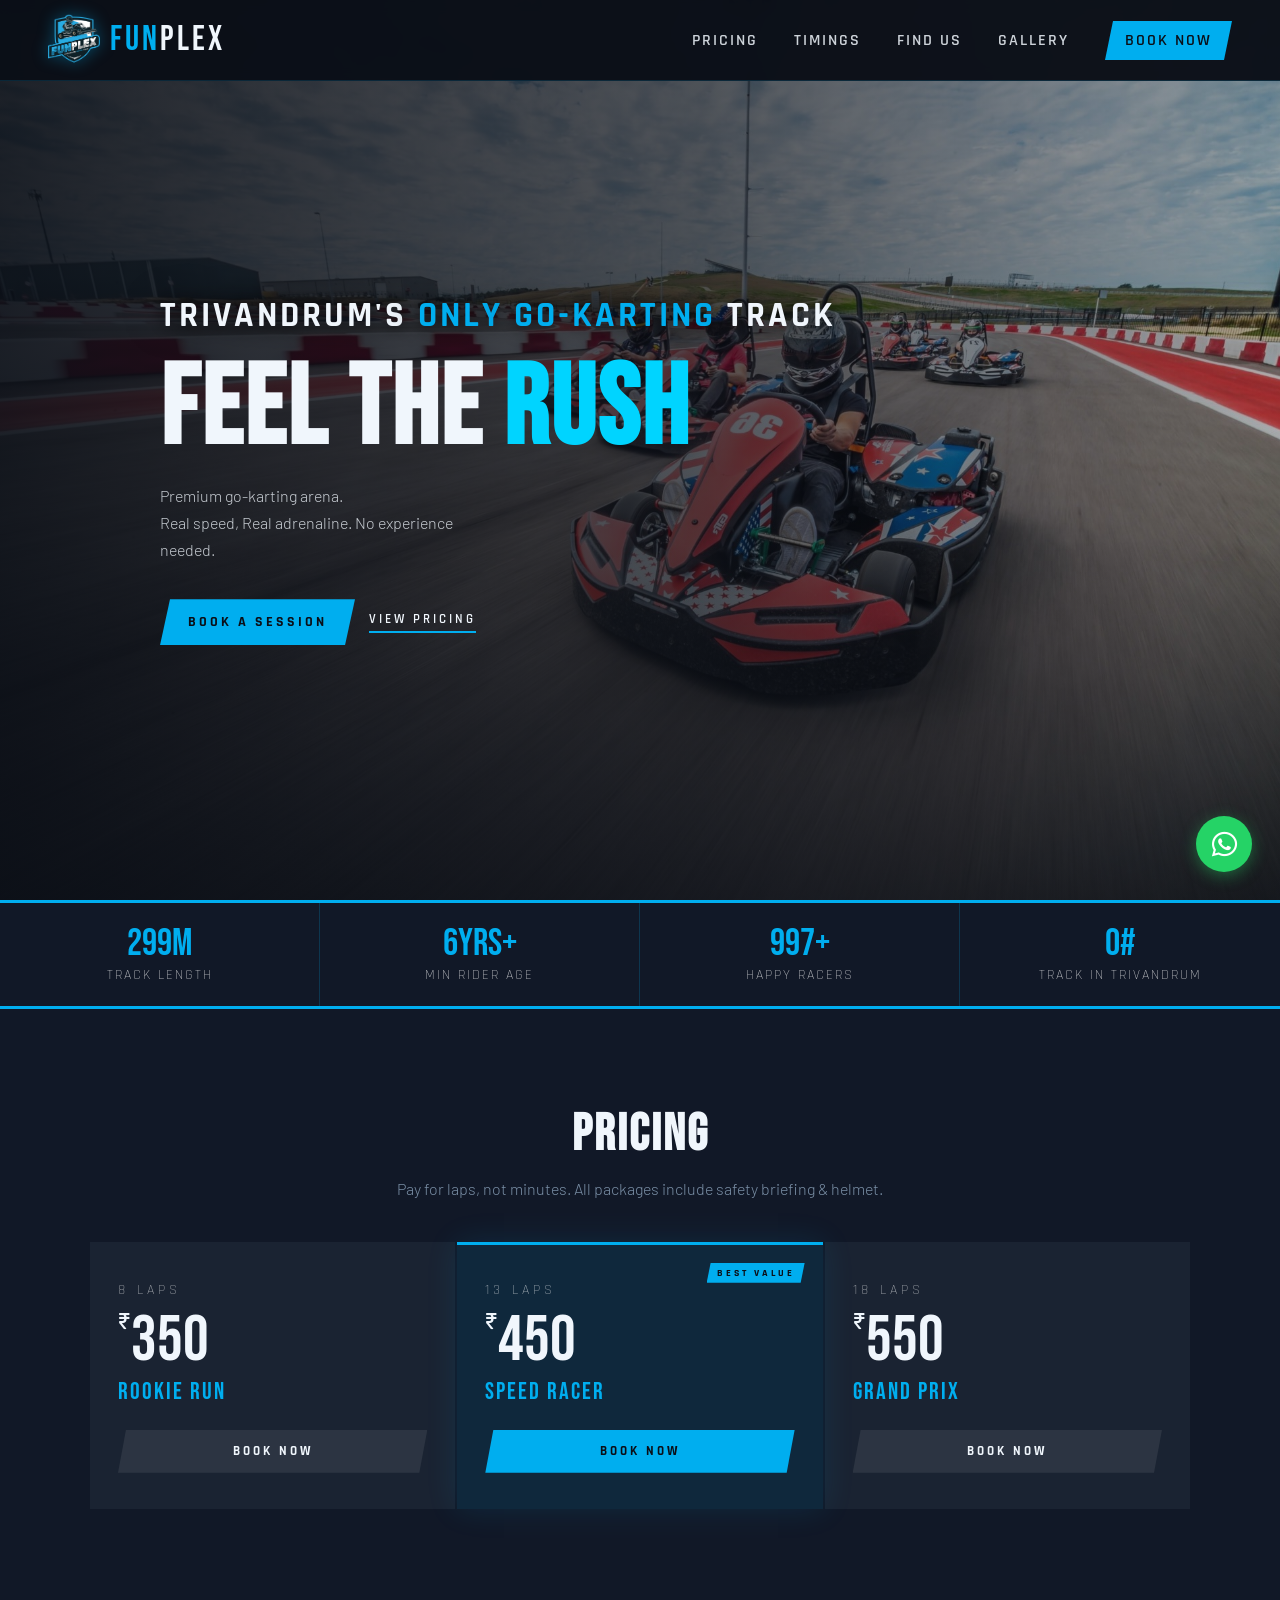
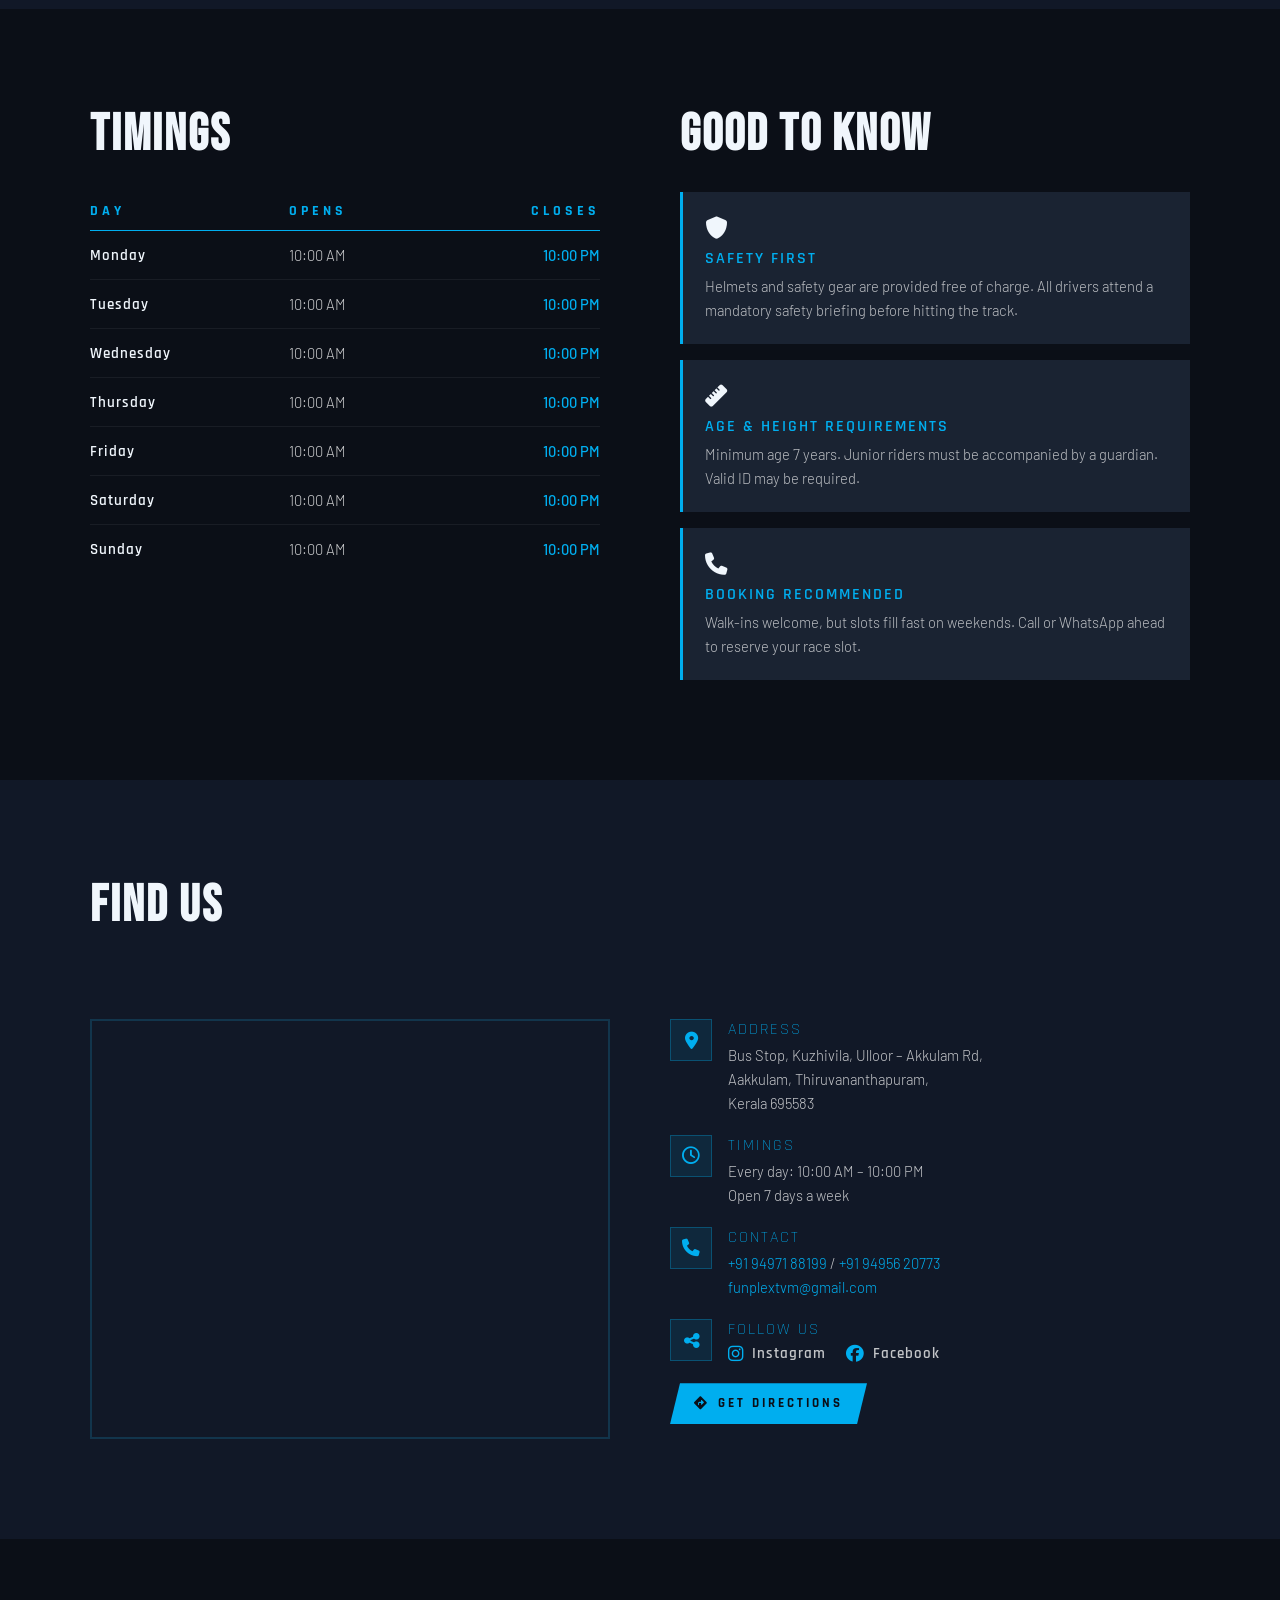
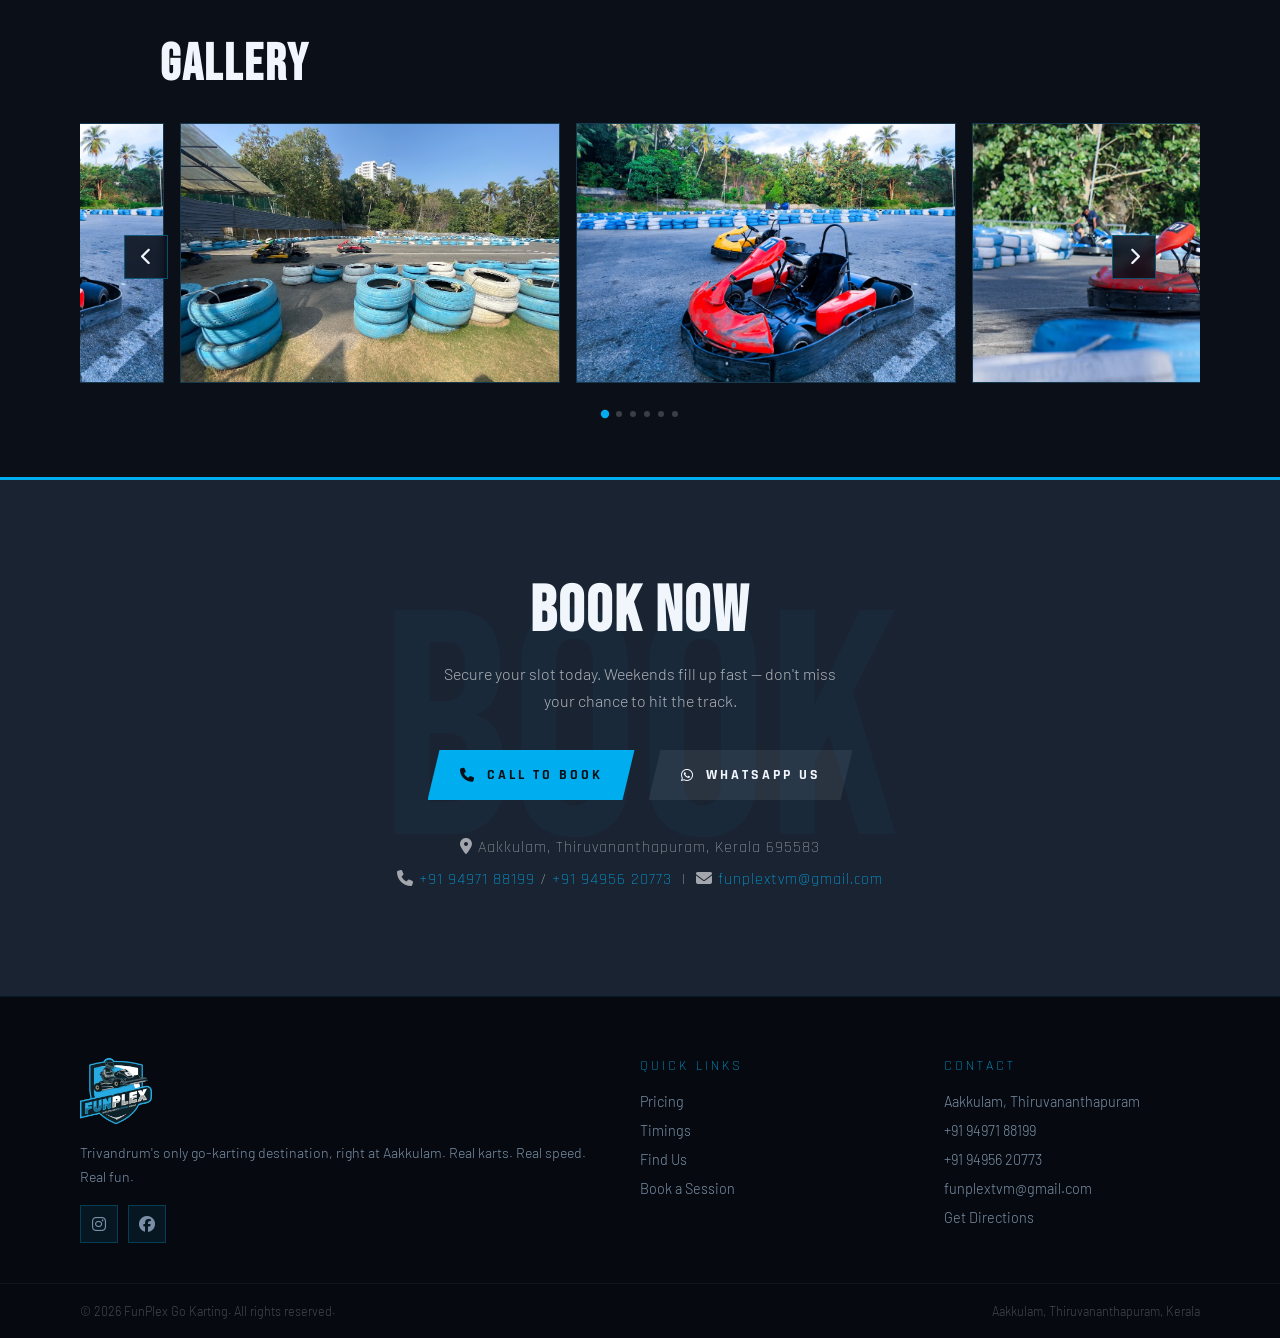
==== index.html @ 72e2017c "Changes favicon again" ====
<!DOCTYPE html>
<html lang="en" class="no-js">
<head>
<meta charset="UTF-8">
<meta name="viewport" content="width=device-width, initial-scale=1.0">
<link rel="canonical" href="https://www.funplex.in/" />
<title>FunPlex Go Karting – Aakkulam, Trivandrum</title>
<link rel="icon" type="image/png" sizes="48x48" href="./favicon.png">
<link rel="shortcut icon" href="favicon.ico">
<link rel="stylesheet" href="style.css">
<script>document.documentElement.classList.remove('no-js');document.documentElement.classList.add('js');</script>
<link href="https://fonts.googleapis.com/css2?family=Bebas+Neue&family=Rajdhani:wght@400;500;600;700&family=Barlow:wght@300;400;500&display=swap" rel="stylesheet">
<link rel="stylesheet" href="https://cdnjs.cloudflare.com/ajax/libs/font-awesome/6.5.1/css/all.min.css">
</head>
<body>

<!-- NAV -->
<nav>
  <a href="#" class="nav-logo">
    <img src="images/Funplex logo png.png" alt="FunPlex Motorsports Karting Arena" class="nav-logo-img">
    <span class="nav-logo-text"><span class="logo-fun">FUN</span><span class="logo-plex">PLEX</span></span>
  </a>
  <ul class="nav-links">
    <li><a href="#rates">Pricing</a></li>
    <li><a href="#timings">Timings</a></li>
    <li><a href="#map-section">Find Us</a></li>
    <li><a href="#gallery">Gallery</a></li>
    <li><a href="#book" class="nav-cta">Book Now</a></li>
  </ul>
  <button class="hamburger" id="hamburger" aria-label="Toggle menu" aria-expanded="false">
    <span></span><span></span><span></span>
  </button>
</nav>

<!-- Mobile Menu Drawer -->
<div class="mobile-menu" id="mobileMenu">
  <button class="mobile-menu-close" id="mobileMenuClose" aria-label="Close menu">&#10005;</button>
  <ul class="mobile-nav-links">
    <li><a href="#rates">Pricing</a></li>
    <li><a href="#timings">Timings</a></li>
    <li><a href="#map-section">Find Us</a></li>
    <li><a href="#gallery">Gallery</a></li>
    <li><a href="#book" class="mobile-nav-cta">Book Now</a></li>
  </ul>
</div>
<div class="mobile-menu-overlay" id="menuOverlay"></div>

<!-- HERO -->
<section id="hero">
  <div class="hero-bg-image">
    <img src="images/hero-kart.jpg" alt="Go kart racing at FunPlex Aakkulam" class="hero-img" onerror="this.style.display='none'">
  </div>
  <div class="hero-overlay"></div>
  <div class="hero-left">
    <p class="hero-tag fade-up">Trivandrum's <span class="hero-tag-blue">Only <span class="no-wrap">Go-Karting</span></span> Track</p>
    <h1 class="hero-title fade-up delay-1">FEEL THE <span class="accent">RUSH</span></h1>
    <p class="hero-subtitle fade-up delay-2">Premium go-karting arena.<br> Real speed, Real adrenaline. No experience needed.</p>
    <div class="hero-buttons fade-up delay-3">
      <a href="#book" class="btn-primary">Book a Session</a>
      <a href="#rates" class="btn-secondary">View Pricing</a>
    </div>
  </div>
</section>

<!-- STATS STRIP -->
<div class="stats-strip">
  <div class="stat-item"><span class="stat-num">300m</span><span class="stat-label">Track Length</span></div>
  <div class="stat-item"><span class="stat-num">7yrs+</span><span class="stat-label">Min Rider Age</span></div>
  <div class="stat-item"><span class="stat-num">1000+</span><span class="stat-label">Happy Racers</span></div>
  <div class="stat-item"><span class="stat-num">#1</span><span class="stat-label">Track in Trivandrum</span></div>
</div>

<!-- RATES -->
<section id="rates">
  <div class="rates-intro">
    <h2 class="section-title">PRICING</h2>
    <p class="section-sub">Pay for laps, not minutes. All packages include safety briefing & helmet.</p>
  </div>
  <div class="rates-grid">
    <div class="rate-card">
      <p class="rate-duration">8 Laps</p>
      <div class="rate-price"><sup>₹</sup>350</div>
      <div class="rate-name">Rookie Run</div>
      <a href="#book" class="rate-cta">Book Now</a>
    </div>
    <div class="rate-card featured">
      <div class="rate-badge">Best Value</div>
      <p class="rate-duration">13 Laps</p>
      <div class="rate-price"><sup>₹</sup>450</div>
      <div class="rate-name">Speed Racer</div>
      <a href="#book" class="rate-cta">Book Now</a>
    </div>
    <div class="rate-card">
      <p class="rate-duration">18 Laps</p>
      <div class="rate-price"><sup>₹</sup>550</div>
      <div class="rate-name">Grand Prix</div>
      <a href="#book" class="rate-cta">Book Now</a>
    </div>
  </div>
</section>

<!-- TIMINGS -->
<section id="timings">
  <div class="timings-layout">
    <div>
      <h2 class="section-title">TIMINGS</h2>
      <table class="timing-table">
        <thead><tr><th>Day</th><th>Opens</th><th style="text-align:right;">Closes</th></tr></thead>
        <tbody>
          <tr><td><span class="day-name">Monday</span></td><td>10:00 AM</td><td>10:00 PM</td></tr>
          <tr><td><span class="day-name">Tuesday</span></td><td>10:00 AM</td><td>10:00 PM</td></tr>
          <tr><td><span class="day-name">Wednesday</span></td><td>10:00 AM</td><td>10:00 PM</td></tr>
          <tr><td><span class="day-name">Thursday</span></td><td>10:00 AM</td><td>10:00 PM</td></tr>
          <tr><td><span class="day-name">Friday</span></td><td>10:00 AM</td><td>10:00 PM</td></tr>
          <tr><td><span class="day-name">Saturday</span></td><td>10:00 AM</td><td>10:00 PM</td></tr>
          <tr><td><span class="day-name">Sunday</span></td><td>10:00 AM</td><td>10:00 PM</td></tr>
        </tbody>
      </table>
    </div>
    <div>
      <h2 class="section-title">GOOD TO KNOW</h2>
      <div class="info-cards">
        <div class="info-card">
          <div class="info-card-icon"><i class="fa-solid fa-shield"></i></div>
          <div class="info-card-title">Safety First</div>
          <p>Helmets and safety gear are provided free of charge. All drivers attend a mandatory safety briefing before hitting the track.</p>
        </div>
        <div class="info-card">
          <div class="info-card-icon"><i class="fa-solid fa-ruler"></i></div>
          <div class="info-card-title">Age & Height Requirements</div>
          <p>Minimum age 7 years. Junior riders must be accompanied by a guardian. Valid ID may be required.</p>
        </div>
        <div class="info-card">
          <div class="info-card-icon"><i class="fa-solid fa-phone"></i></div>
          <div class="info-card-title">Booking Recommended</div>
          <p>Walk-ins welcome, but slots fill fast on weekends. Call or WhatsApp ahead to reserve your race slot.</p>
        </div>
      </div>
    </div>
  </div>
</section>

<!-- MAP -->
<section id="map-section">
  <div class="map-layout">
    <h2 class="section-title" style="grid-column: 1 / -1; margin-bottom: 28px;">FIND US</h2>
    <iframe class="map-embed"
      src="https://www.google.com/maps/embed?pb=!1m18!1m12!1m3!1d500!2d76.8916784!3d8.5243707!2m3!1f0!2f0!3f0!3m2!1i1024!2i768!4f13.1!3m3!1m2!1s0x3b05bfa35d45eebf%3A0x9030b32b82471418!2sFun%20Plex%2C%20Go%20Karting!5e0!3m2!1sen!2sin!4v1700000000000!5m2!1sen!2sin"
      allowfullscreen="" loading="lazy" referrerpolicy="no-referrer-when-downgrade" title="FunPlex Go Karting Location">
    </iframe>
    <div class="map-info">
      <div class="map-detail">
        <div class="map-icon"><i class="fa-solid fa-location-dot"></i></div>
        <div><div class="map-detail-title">Address</div>
        <p>Bus Stop, Kuzhivila, Ulloor – Akkulam Rd,<br>Aakkulam, Thiruvananthapuram,<br>Kerala 695583</p></div>
      </div>
      <div class="map-detail">
        <div class="map-icon"><i class="fa-regular fa-clock"></i></div>
        <div><div class="map-detail-title">Timings</div>
        <p>Every day: 10:00 AM – 10:00 PM<br>Open 7 days a week</p></div>
      </div>
      <div class="map-detail">
        <div class="map-icon"><i class="fa-solid fa-phone"></i></div>
        <div><div class="map-detail-title">Contact</div>
        <p><a href="tel:+919497188199">+91 94971 88199</a> / <a href="tel:+919495620773">+91 94956 20773</a><br>
        <a href="mailto:funplextvm@gmail.com">funplextvm@gmail.com</a></p></div>
      </div>
      <div class="map-detail">
        <div class="map-icon"><i class="fa-solid fa-share-nodes"></i></div>
        <div>
          <div class="map-detail-title">Follow Us</div>
          <div class="map-socials">
            <a href="https://www.instagram.com/funplextvm" target="_blank" class="map-social-link" aria-label="Instagram">
              <i class="fa-brands fa-instagram"></i> Instagram
            </a>
            <a href="https://www.facebook.com/funplextvm" target="_blank" class="map-social-link" aria-label="Facebook">
              <i class="fa-brands fa-facebook"></i> Facebook
            </a>
          </div>
        </div>
      </div>
      <a href="https://maps.app.goo.gl/aAWwi8odpyB77HBD9" target="_blank" class="directions-btn"><i class="fa-solid fa-diamond-turn-right"></i> Get Directions</a>
    </div>
  </div>
</section>

<!-- GALLERY -->
<section id="gallery">
  <div class="gallery-intro">
    <h2 class="section-title">GALLERY</h2>
  </div>
  <div class="gallery-carousel-wrap">
    <div class="gallery-carousel" id="galleryCarousel">
      <div class="gallery-item"><img src="images/gallery-1.jpg" alt="FunPlex gallery 1" onerror="this.parentElement.classList.add('img-missing')"></div>
      <div class="gallery-item"><img src="images/gallery-2.png" alt="FunPlex gallery 2" onerror="this.parentElement.classList.add('img-missing')"></div>
      <div class="gallery-item"><img src="images/gallery-3.png" alt="FunPlex gallery 3" onerror="this.parentElement.classList.add('img-missing')"></div>
      <div class="gallery-item"><img src="images/gallery-4.png" alt="FunPlex gallery 4" onerror="this.parentElement.classList.add('img-missing')"></div>
      <div class="gallery-item"><img src="images/gallery-5.png" alt="FunPlex gallery 5" onerror="this.parentElement.classList.add('img-missing')"></div>
      <div class="gallery-item"><img src="images/gallery-6.png" alt="FunPlex gallery 6" onerror="this.parentElement.classList.add('img-missing')"></div>
    </div>
    <button class="gallery-btn gallery-btn-prev" id="galleryPrev" aria-label="Previous"><i class="fa-solid fa-chevron-left"></i></button>
    <button class="gallery-btn gallery-btn-next" id="galleryNext" aria-label="Next"><i class="fa-solid fa-chevron-right"></i></button>
  </div>
  <div class="gallery-dots" id="galleryDots"></div>
</section>

<!-- BOOK -->
<section id="book">
  <div class="book-content">
    <h2 class="section-title">BOOK NOW</h2>
    <p class="book-sub">Secure your slot today. Weekends fill up fast — don't miss your chance to hit the track.</p>
    <div class="book-options">
      <a href="tel:+919497188199" class="book-btn book-btn-primary"><i class="fa-solid fa-phone"></i> Call to Book</a>
      <a href="https://wa.me/919497188199" class="book-btn book-btn-secondary"><i class="fa-brands fa-whatsapp"></i> WhatsApp Us</a>
    </div>
    <p class="book-contact">
      <i class="fa-solid fa-location-dot"></i> Aakkulam, Thiruvananthapuram, Kerala 695583<br>
      <i class="fa-solid fa-phone"></i> <a href="tel:+919497188199">+91 94971 88199</a> / <a href="tel:+919495620773">+91 94956 20773</a> &nbsp;|&nbsp;
      <i class="fa-solid fa-envelope"></i> <a href="mailto:funplextvm@gmail.com">funplextvm@gmail.com</a>
    </p>
  </div>
</section>

<!-- FOOTER -->
<footer>
  <div class="footer-brand">
    <img src="images/Funplex logo png.png" alt="FunPlex Motorsports Karting Arena" class="footer-logo-img">
    <p class="footer-desc">Trivandrum's only go-karting destination, right at Aakkulam. Real karts. Real speed. Real fun.</p>
    <div class="footer-socials">
      <a href="https://www.instagram.com/funplextvm" target="_blank" class="footer-social-link" aria-label="Instagram">
        <i class="fa-brands fa-instagram"></i>
      </a>
      <a href="https://www.facebook.com/funplextvm" target="_blank" class="footer-social-link" aria-label="Facebook">
        <i class="fa-brands fa-facebook"></i>
      </a>
    </div>
  </div>
  <div>
    <div class="footer-col-title">Quick Links</div>
    <ul class="footer-links">
      <li><a href="#rates">Pricing</a></li>
      <li><a href="#timings">Timings</a></li>
      <li><a href="#map-section">Find Us</a></li>
      <li><a href="#book">Book a Session</a></li>
    </ul>
  </div>
  <div>
    <div class="footer-col-title">Contact</div>
    <ul class="footer-links">
      <li><a href="#">Aakkulam, Thiruvananthapuram</a></li>
      <li><a href="tel:+919497188199">+91 94971 88199</a></li>
      <li><a href="tel:+919495620773">+91 94956 20773</a></li>
      <li><a href="mailto:funplextvm@gmail.com">funplextvm@gmail.com</a></li>
      <li><a href="https://maps.app.goo.gl/aAWwi8odpyB77HBD9" target="_blank">Get Directions</a></li>
    </ul>
  </div>
</footer>
<div class="footer-bottom">
  <p>© 2026 FunPlex Go Karting. All rights reserved.</p>
  <p>Aakkulam, Thiruvananthapuram, Kerala</p>
</div>

<!-- WhatsApp Floating Button -->
<a href="https://wa.me/919497188199" target="_blank" class="whatsapp-float" aria-label="Chat on WhatsApp">
  <i class="fa-brands fa-whatsapp"></i>
</a>

<script src="script.js"></script>
</body>
</html>
---- style.css ----
:root {
  --blue: #00AEEF;
  --cyan: #00d4ff;
  --black: #0b0f17;
  --dark: #111827;
  --mid: #1a2332;
  --gray: #7a8fa6;
  --white: #F0F6FC;
}

*, *::before, *::after { margin: 0; padding: 0; box-sizing: border-box; }
html { scroll-behavior: smooth; }

body {
  background: var(--black);
  color: var(--white);
  font-family: 'Barlow', sans-serif;
  font-weight: 300;
  overflow-x: hidden;
}

/* ---- NAV ---- */
nav {
  position: fixed; top: 0; left: 0; right: 0; z-index: 100;
  display: flex; align-items: center; justify-content: space-between;
  padding: 12px 20px;
  background: rgba(11,15,23,0.97);
  backdrop-filter: blur(6px);
  border-bottom: 1px solid rgba(0,174,239,0.15);
}
.nav-logo { text-decoration: none; display: flex; align-items: center; gap: 10px; }
.nav-logo-img {
  height: 48px; width: auto; display: block;
  filter: drop-shadow(0 0 8px rgba(0,174,239,0.35));
}
.nav-logo-text {
  font-family: 'Bebas Neue', sans-serif;
  font-size: 2rem;
  letter-spacing: 3px;
  line-height: 1;
}
.logo-fun { color: var(--blue); }
.logo-plex { color: var(--white); }
.nav-links { display: none; list-style: none; }
.nav-cta {
  background: var(--blue);
  color: var(--black) !important;
  padding: 9px 20px;
  font-family: 'Rajdhani', sans-serif;
  font-weight: 700;
  font-size: 0.8rem;
  letter-spacing: 3px;
  text-transform: uppercase;
  text-decoration: none;
  clip-path: polygon(8px 0%, 100% 0%, calc(100% - 8px) 100%, 0% 100%);
  transition: background 0.2s;
}
.nav-cta:hover { background: var(--cyan); }

/* ---- HAMBURGER (mobile only) ---- */
.hamburger {
  display: flex;
  flex-direction: column;
  justify-content: center;
  gap: 5px;
  width: 40px;
  height: 40px;
  background: none;
  border: none;
  cursor: pointer;
  padding: 6px;
  z-index: 200;
  flex-shrink: 0;
}
.hamburger span {
  display: block;
  width: 100%;
  height: 2px;
  background: var(--white);
  border-radius: 2px;
  transition: transform 0.3s ease, opacity 0.3s ease, background 0.2s;
  transform-origin: center;
}
.hamburger:hover span { background: var(--blue); }

/* Animate to X when open */
.hamburger.open span:nth-child(1) { transform: translateY(7px) rotate(45deg); }
.hamburger.open span:nth-child(2) { opacity: 0; transform: scaleX(0); }
.hamburger.open span:nth-child(3) { transform: translateY(-7px) rotate(-45deg); }

/* ---- MOBILE MENU DRAWER ---- */
.mobile-menu {
  position: fixed;
  top: 0; right: 0;
  width: min(320px, 85vw);
  height: 100vh;
  background: rgba(11,15,23,0.98);
  backdrop-filter: blur(16px);
  z-index: 150;
  display: flex;
  flex-direction: column;
  justify-content: center;
  padding: 80px 40px 40px;
  border-left: 1px solid rgba(0,174,239,0.2);
  transform: translateX(100%);
  transition: transform 0.35s cubic-bezier(0.4, 0, 0.2, 1);
}
.mobile-menu.open { transform: translateX(0); }

.mobile-menu-close {
  position: absolute;
  top: 20px;
  right: 20px;
  width: 40px;
  height: 40px;
  background: rgba(0,174,239,0.1);
  border: 1px solid rgba(0,174,239,0.3);
  color: var(--white);
  font-size: 1rem;
  cursor: pointer;
  display: flex;
  align-items: center;
  justify-content: center;
  transition: background 0.2s, color 0.2s;
  flex-shrink: 0;
}
.mobile-menu-close:hover {
  background: var(--blue);
  color: var(--black);
}

.mobile-nav-links {
  list-style: none;
  display: flex;
  flex-direction: column;
  gap: 8px;
}
.mobile-nav-links li {
  opacity: 0;
  transform: translateX(20px);
  transition: opacity 0.3s ease, transform 0.3s ease;
}
.mobile-menu.open .mobile-nav-links li:nth-child(1) { opacity: 1; transform: none; transition-delay: 0.08s; }
.mobile-menu.open .mobile-nav-links li:nth-child(2) { opacity: 1; transform: none; transition-delay: 0.14s; }
.mobile-menu.open .mobile-nav-links li:nth-child(3) { opacity: 1; transform: none; transition-delay: 0.20s; }
.mobile-menu.open .mobile-nav-links li:nth-child(4) { opacity: 1; transform: none; transition-delay: 0.26s; }
.mobile-menu.open .mobile-nav-links li:nth-child(5) { opacity: 1; transform: none; transition-delay: 0.32s; }

.mobile-nav-links a {
  font-family: 'Bebas Neue', sans-serif;
  font-size: 2.4rem;
  letter-spacing: 3px;
  color: var(--white);
  text-decoration: none;
  display: block;
  transition: color 0.2s;
  line-height: 1.2;
}
.mobile-nav-links a:hover { color: var(--blue); }

.mobile-nav-cta {
  display: inline-block !important;
  margin-top: 12px;
  background: var(--blue) !important;
  color: var(--black) !important;
  font-family: 'Rajdhani', sans-serif !important;
  font-size: 0.85rem !important;
  font-weight: 700;
  letter-spacing: 4px !important;
  padding: 14px 28px !important;
  clip-path: polygon(10px 0%, 100% 0%, calc(100% - 10px) 100%, 0% 100%);
  text-align: center;
}
.mobile-nav-cta:hover { background: var(--cyan) !important; color: var(--black) !important; }

/* Overlay behind drawer */
.mobile-menu-overlay {
  position: fixed;
  inset: 0;
  background: rgba(0,0,0,0.6);
  z-index: 140;
  opacity: 0;
  pointer-events: none;
  transition: opacity 0.35s ease;
}
.mobile-menu-overlay.open {
  opacity: 1;
  pointer-events: all;
}

/* ---- HERO ---- */
#hero {
  min-height: 100vh;
  display: flex;
  align-items: center;
  position: relative;
  overflow: hidden;
}

/* Full-bleed background image */
.hero-bg-image {
  position: absolute;
  inset: 0;
  z-index: 0;
}
.hero-img {
  width: 100%;
  height: 100%;
  object-fit: cover;
  object-position: center;
  display: block;
}
.hero-img-placeholder {
  position: absolute;
  inset: 0;
  display: flex;
  flex-direction: column;
  align-items: center;
  justify-content: center;
  gap: 12px;
  background: #0b1a2e;
  color: var(--gray);
  text-align: center;
  font-family: 'Rajdhani', sans-serif;
  letter-spacing: 1px;
  border: 2px dashed rgba(0,174,239,0.3);
}
.hero-img + .hero-img-placeholder { display: none; }
.hero-img[style*="display: none"] + .hero-img-placeholder { display: flex; }
.hero-img-placeholder span { font-size: 3rem; }
.hero-img-placeholder p { font-size: 0.9rem; line-height: 1.6; }
.hero-img-placeholder small { font-size: 0.72rem; opacity: 0.6; letter-spacing: 2px; }

/* Dark gradient overlay so text stays readable */
.hero-overlay {
  position: absolute;
  inset: 0;
  z-index: 1;
  background:
    linear-gradient(to right, rgba(11,15,23,0.92) 0%, rgba(11,15,23,0.7) 55%, rgba(11,15,23,0.3) 100%),
    linear-gradient(to top, rgba(11,15,23,0.6) 0%, transparent 40%);
}

.hero-left {
  display: flex; flex-direction: column; justify-content: center;
  padding: 80px 24px 80px;
  position: relative;
  z-index: 2;
  max-width: 640px;
}


/* Remove old hero-right, hero-bg etc */
.hero-right { display: none; }
.hero-bg, .hero-track-lines, .hero-number { display: none; }

.hero-tag {
  font-family: 'Rajdhani', sans-serif;
  font-weight: 700;
  font-size: clamp(1.3rem, 4.2vw, 2.2rem);
  letter-spacing: 3px;
  text-transform: uppercase;
  color: var(--white);
  margin-bottom: 24px;
  line-height: 1.2;
  max-width: 640px;
  white-space: nowrap;
  text-shadow: 0 0 15px rgba(0, 0, 0, 0.8), 0 0 30px rgba(0, 0, 0, 0.6), 0 0 45px rgba(0, 0, 0, 0.4), 0 0 60px rgba(0, 0, 0, 0.2);
}

@media (max-width: 599px) {
  .hero-tag {
    white-space: normal;
  }
}
.hero-tag-blue {
  color: var(--blue);
}
.no-wrap {
  white-space: nowrap;
}
.hero-title {
  font-family: 'Bebas Neue', sans-serif;
  font-size: clamp(3rem, 13vw, 7rem);
  line-height: 0.9;
  letter-spacing: 2px;
  margin-bottom: 20px;
  white-space: nowrap;
}
.hero-title .accent { color: var(--cyan); }
.hero-subtitle {
  font-size: 1rem;
  color: rgba(240,246,252,0.8);
  line-height: 1.7;
  max-width: 340px;
  margin-bottom: 36px;
}
.hero-buttons { display: flex; gap: 14px; align-items: center; flex-wrap: wrap; }
.btn-primary {
  display: inline-block;
  background: var(--blue);
  color: var(--black);
  font-family: 'Rajdhani', sans-serif;
  font-weight: 700;
  font-size: 0.85rem;
  letter-spacing: 3px;
  text-transform: uppercase;
  text-decoration: none;
  padding: 14px 28px;
  clip-path: polygon(10px 0%, 100% 0%, calc(100% - 10px) 100%, 0% 100%);
  transition: background 0.2s, transform 0.2s;
}
.btn-primary:hover { background: var(--cyan); transform: translateY(-2px); }
.btn-secondary {
  font-family: 'Rajdhani', sans-serif;
  font-weight: 600;
  font-size: 0.82rem;
  letter-spacing: 3px;
  text-transform: uppercase;
  color: var(--white);
  text-decoration: none;
  border-bottom: 2px solid var(--blue);
  padding-bottom: 3px;
  transition: color 0.2s, border-color 0.2s;
}
.btn-secondary:hover { color: var(--cyan); border-color: var(--cyan); }

/* ---- STATS STRIP ---- */
.stats-strip {
  background: var(--dark);
  border-top: 3px solid var(--blue);
  border-bottom: 3px solid var(--blue);
  display: grid;
  grid-template-columns: repeat(2, 1fr);
  text-align: center;
}
.stat-item {
  padding: 22px 12px;
  border-right: 1px solid rgba(0,174,239,0.2);
  border-bottom: 1px solid rgba(0,174,239,0.2);
  transition: background 0.3s;
}
.stat-item:nth-child(2n) { border-right: none; }
.stat-item:nth-child(3), .stat-item:nth-child(4) { border-bottom: none; }
.stat-item:last-child { border-right: none; }
.stat-item:hover { background: rgba(0,174,239,0.06); }
.stat-num {
  font-family: 'Bebas Neue', sans-serif;
  font-size: 2.4rem;
  color: var(--blue);
  display: block;
  line-height: 1;
}
.stat-label {
  font-family: 'Rajdhani', sans-serif;
  font-size: 0.85rem;
  letter-spacing: 2px;
  text-transform: uppercase;
  color: rgba(255,255,255,0.8);
  margin-top: 4px;
}

/* ---- SECTIONS ---- */
section { padding: 60px 20px; }

.section-title {
  font-family: 'Bebas Neue', sans-serif;
  font-size: clamp(2rem, 8vw, 3.2rem);
  letter-spacing: 2px;
  line-height: 1;
  margin-bottom: 14px;
}

.section-sub {
  color: var(--gray);
  font-size: 1rem;
  line-height: 1.7;
}

/* Keep section-tag for any remaining uses */
.section-tag {
  font-family: 'Rajdhani', sans-serif;
  font-size: 0.85rem;
  letter-spacing: 4px;
  text-transform: uppercase;
  color: var(--blue);
  margin-bottom: 10px;
  display: flex;
  align-items: center;
  gap: 10px;
}
.section-tag::before {
  content: '';
  width: 24px;
  height: 2px;
  background: var(--blue);
  flex-shrink: 0;
}

/* ---- RATES ---- */
#rates { background: var(--dark); }
.rates-intro { max-width: 700px; margin: 0 auto 40px; text-align: center; }
.rates-intro .section-tag { justify-content: center; }
.rates-grid {
  display: grid;
  grid-template-columns: 1fr;
  gap: 3px;
  max-width: 1100px;
  margin: 0 auto;
}
.rate-card {
  background: var(--mid);
  padding: 36px 28px;
  position: relative;
  overflow: hidden;
  transition: transform 0.3s;
  border-top: 3px solid transparent;
}
.rate-card:hover { transform: translateY(-4px); border-color: var(--blue); }
.rate-card.featured {
  background: rgba(0,174,239,0.1);
  border-color: var(--blue);
  border-top-width: 3px;
  box-shadow: 0 0 30px rgba(0,174,239,0.12);
}
.rate-badge {
  position: absolute; top: 18px; right: 18px;
  background: var(--blue);
  color: var(--black);
  font-family: 'Rajdhani', sans-serif;
  font-weight: 700;
  font-size: 0.62rem;
  letter-spacing: 3px;
  text-transform: uppercase;
  padding: 4px 10px;
  clip-path: polygon(4px 0%, 100% 0%, calc(100% - 4px) 100%, 0% 100%);
}
.rate-duration {
  font-family: 'Rajdhani', sans-serif;
  font-size: 0.85rem;
  letter-spacing: 4px;
  text-transform: uppercase;
  color: rgba(255,255,255,0.65);
  margin-bottom: 10px;
}
.rate-price {
  font-family: 'Bebas Neue', sans-serif;
  font-size: 4rem;
  line-height: 1;
  color: var(--white);
  margin-bottom: 4px;
}
.rate-price sup {
  font-size: 1.6rem;
  vertical-align: top;
  margin-top: 8px;
  font-family: 'Rajdhani', sans-serif;
  font-weight: 600;
}
.rate-name {
  font-family: 'Bebas Neue', sans-serif;
  font-size: 1.5rem;
  letter-spacing: 2px;
  color: var(--blue);
  margin-bottom: 20px;
}
.rate-cta {
  display: block;
  margin-top: 24px;
  text-align: center;
  padding: 13px 24px;
  font-family: 'Rajdhani', sans-serif;
  font-weight: 700;
  font-size: 0.82rem;
  letter-spacing: 3px;
  text-transform: uppercase;
  text-decoration: none;
  clip-path: polygon(8px 0%, 100% 0%, calc(100% - 8px) 100%, 0% 100%);
  transition: all 0.2s;
  background: rgba(255,255,255,0.08);
  color: var(--white);
}
.rate-card.featured .rate-cta { background: var(--blue); color: var(--black); }
.rate-cta:hover { background: var(--blue); color: var(--black); }

/* ---- TIMINGS ---- */
#timings { background: var(--black); }
.timings-layout {
  display: grid;
  grid-template-columns: 1fr;
  gap: 40px;
  max-width: 1100px;
  margin: 0 auto;
}
.timing-table { width: 100%; border-collapse: collapse; margin-top: 32px; }
.timing-table th {
  font-family: 'Rajdhani', sans-serif;
  font-size: 0.90rem;
  letter-spacing: 4px;
  text-transform: uppercase;
  color: var(--blue);
  text-align: left;
  padding: 10px 0;
  border-bottom: 1px solid var(--blue);
}
.timing-table td {
  padding: 14px 0;
  border-bottom: 1px solid rgba(255,255,255,0.06);
  font-size: 0.92rem;
  color: rgba(255,255,255,0.8);
}
.timing-table td:last-child { text-align: right; color: var(--blue); font-weight: 500; }
.timing-table tr:last-child td { border-bottom: none; }
.day-name {
  font-family: 'Rajdhani', sans-serif;
  font-weight: 600;
  color: var(--white);
  letter-spacing: 1px;
}
.info-cards { display: flex; flex-direction: column; gap: 16px; margin-top: 32px; }
.info-card {
  background: var(--mid);
  padding: 22px;
  border-left: 3px solid var(--blue);
}
.info-card-icon { font-size: 1.4rem; margin-bottom: 8px; }
.info-card-title {
  font-family: 'Rajdhani', sans-serif;
  font-weight: 600;
  font-size: 1rem;
  letter-spacing: 2px;
  text-transform: uppercase;
  color: var(--blue);
  margin-bottom: 6px;
}
.info-card p { font-size: 0.92rem; color: rgba(255,255,255,0.7); line-height: 1.6; }

/* ---- MAP ---- */
#map-section { background: var(--dark); }
.map-layout {
  display: grid;
  grid-template-columns: 1fr;
  gap: 32px;
  max-width: 1100px;
  margin: 0 auto;
}
.map-embed {
  width: 100%;
  height: 300px;
  border: none;
  border-radius: 0;
  filter: grayscale(20%) contrast(1.05);
  border: 2px solid rgba(0,174,239,0.2);
}
.map-info { display: flex; flex-direction: column; gap: 20px; }
.map-detail {
  display: flex;
  gap: 16px;
  align-items: flex-start;
}
.map-icon {
  width: 42px; height: 42px;
  background: rgba(0,174,239,0.1);
  border: 1px solid rgba(0,174,239,0.3);
  display: flex; align-items: center; justify-content: center;
  font-size: 1.1rem;
  flex-shrink: 0;
  color: var(--blue);
}
.map-detail-title {
  font-family: 'Rajdhani', sans-serif;
  font-size: 1rem;
  letter-spacing: 2px;
  text-transform: uppercase;
  color: var(--blue);
  margin-bottom: 4px;
}
.map-detail p {
  font-size: 0.92rem;
  color: rgba(255,255,255,0.75);
  line-height: 1.6;
}
.map-detail a { color: var(--blue); text-decoration: none; }

/* ---- MAP SOCIALS ---- */
.map-socials {
  display: flex;
  flex-direction: row;
  gap: 20px;
  margin-top: 2px;
}
.map-social-link {
  display: inline-flex;
  align-items: center;
  gap: 8px;
  font-family: 'Rajdhani', sans-serif;
  font-size: 0.92rem;
  font-weight: 600;
  letter-spacing: 1px;
  color: rgba(255,255,255,0.75) !important;
  text-decoration: none;
  transition: color 0.2s;
}
.map-social-link i {
  font-size: 1.1rem;
  color: var(--blue);
  transition: color 0.2s;
}
.map-social-link:hover { color: var(--blue) !important; }
.map-social-link:hover i { color: var(--cyan); }

.directions-btn {
  display: inline-flex;
  align-items: center;
  gap: 8px;
  padding: 12px 24px;
  background: var(--blue);
  color: var(--black);
  font-family: 'Rajdhani', sans-serif;
  font-weight: 700;
  font-size: 0.82rem;
  letter-spacing: 3px;
  text-transform: uppercase;
  text-decoration: none;
  clip-path: polygon(10px 0%, 100% 0%, calc(100% - 10px) 100%, 0% 100%);
  transition: background 0.2s;
  align-self: flex-start;
}
.directions-btn:hover { background: var(--cyan); }

/* Gallery works as plain horizontal scroll without JS */
.no-js .gallery-carousel {
  overflow-x: auto;
  scroll-snap-type: x mandatory;
  -webkit-overflow-scrolling: touch;
}
.no-js .gallery-item { scroll-snap-align: start; }
.no-js .gallery-btn,
.no-js .gallery-dots { display: none; }

/* ---- GALLERY ---- */
#gallery {
  background: var(--black);
  padding-bottom: 40px;
}
.gallery-intro {
  padding: 0 20px;
  margin-bottom: 32px;
}
.gallery-carousel-wrap {
  position: relative;
}
.gallery-carousel {
  display: flex;
  gap: 12px;
  overflow: hidden;
  scrollbar-width: none;
  padding: 0 20px 8px;
  cursor: grab;
  scroll-behavior: smooth;
}
.gallery-carousel:active { cursor: grabbing; }
.gallery-carousel::-webkit-scrollbar { display: none; }

.gallery-item {
  flex: 0 0 280px;
  height: 200px;
  position: relative;
  scroll-snap-align: start;
  overflow: hidden;
  background: var(--mid);
  border: 1px solid rgba(0,174,239,0.15);
}
.gallery-item img {
  width: 100%;
  height: 100%;
  object-fit: cover;
  display: block;
  transition: transform 0.4s ease;
}
.gallery-item:hover img { transform: scale(1.06); }
.gallery-placeholder {
  display: none;
  position: absolute;
  inset: 0;
  flex-direction: column;
  align-items: center;
  justify-content: center;
  gap: 8px;
  color: var(--gray);
  font-family: 'Rajdhani', sans-serif;
  font-size: 0.75rem;
  letter-spacing: 2px;
}
.gallery-placeholder span { opacity: 0.5; }
.img-missing img { display: none; }
.img-missing .gallery-placeholder { display: flex; }

/* Prev / Next buttons */
.gallery-btn {
  position: absolute;
  top: 50%;
  transform: translateY(-50%);
  width: 44px;
  height: 44px;
  background: rgba(11,15,23,0.85);
  border: 1px solid rgba(0,174,239,0.4);
  color: var(--white);
  font-size: 1.1rem;
  cursor: pointer;
  display: flex;
  align-items: center;
  justify-content: center;
  transition: background 0.2s, color 0.2s;
  z-index: 10;
  backdrop-filter: blur(4px);
}
.gallery-btn:hover { background: var(--blue); color: var(--black); }
.gallery-btn-prev { left: 4px; }
.gallery-btn-next { right: 4px; }
.gallery-btn:disabled { opacity: 0.25; pointer-events: none; }

/* Dot indicators */
.gallery-dots {
  display: flex;
  justify-content: center;
  gap: 8px;
  margin-top: 20px;
  padding: 0 20px;
}
.gallery-dot {
  width: 6px;
  height: 6px;
  border-radius: 50%;
  background: rgba(255,255,255,0.2);
  cursor: pointer;
  transition: background 0.2s, transform 0.2s;
  border: none;
  padding: 0;
}
.gallery-dot.active {
  background: var(--blue);
  transform: scale(1.4);
}

/* ---- BOOK ---- */
#book {
  background: var(--mid);
  text-align: center;
  position: relative;
  overflow: hidden;
  border-top: 3px solid var(--blue);
}
#book::before {
  content: 'BOOK';
  position: absolute;
  font-family: 'Bebas Neue', sans-serif;
  font-size: 40vw;
  color: rgba(0,174,239,0.04);
  top: 50%; left: 50%;
  transform: translate(-50%, -50%);
  white-space: nowrap;
  pointer-events: none;
}
.book-content { position: relative; z-index: 1; }
#book .section-title { font-size: clamp(2rem, 10vw, 4rem); }
#book .section-tag { justify-content: center; }
.book-sub {
  font-size: 1rem;
  color: rgba(255,255,255,0.65);
  max-width: 420px;
  margin: 16px auto 36px;
  line-height: 1.7;
}
.book-options {
  display: flex;
  flex-direction: column;
  gap: 14px;
  align-items: center;
  margin-bottom: 32px;
}
.book-btn {
  display: inline-flex;
  align-items: center;
  justify-content: center;
  gap: 10px;
  width: 100%;
  max-width: 300px;
  padding: 16px 32px;
  font-family: 'Rajdhani', sans-serif;
  font-weight: 700;
  font-size: 0.88rem;
  letter-spacing: 3px;
  text-transform: uppercase;
  text-decoration: none;
  clip-path: polygon(12px 0%, 100% 0%, calc(100% - 12px) 100%, 0% 100%);
  transition: all 0.2s;
}
.book-btn-primary { background: var(--blue); color: var(--black); }
.book-btn-primary:hover { background: var(--cyan); }
.book-btn-secondary { background: rgba(255,255,255,0.07); color: var(--white); }
.book-btn-secondary:hover { background: rgba(0,174,239,0.15); }
.book-contact {
  font-family: 'Rajdhani', sans-serif;
  font-size: 1rem;
  letter-spacing: 1px;
  color: rgba(255,255,255,0.6);
  line-height: 2;
}
.book-contact a { color: var(--blue); text-decoration: none; }

/* ---- FOOTER ---- */
footer {
  background: #060a10;
  padding: 48px 20px 32px;
  display: grid;
  grid-template-columns: 1fr;
  gap: 36px;
  border-top: 1px solid rgba(0,174,239,0.1);
}
.footer-logo-img { height: 72px; width: auto; display: block; margin-bottom: 12px; }
.footer-desc { font-size: 0.88rem; color: var(--gray); line-height: 1.7; margin-bottom: 16px; }
.footer-col-title {
  font-family: 'Rajdhani', sans-serif;
  font-size: 0.9rem;
  letter-spacing: 3px;
  text-transform: uppercase;
  color: var(--blue);
  margin-bottom: 16px;
}
.footer-links { list-style: none; display: flex; flex-direction: column; gap: 10px; }
.footer-links a {
  font-size: 0.9rem;
  color: var(--gray);
  text-decoration: none;
  transition: color 0.2s;
}
.footer-links a:hover { color: var(--blue); }

/* ---- FOOTER SOCIALS ---- */
.footer-socials {
  display: flex;
  gap: 10px;
  margin-top: 4px;
}
.footer-social-link {
  width: 38px;
  height: 38px;
  display: flex;
  align-items: center;
  justify-content: center;
  background: rgba(0,174,239,0.08);
  border: 1px solid rgba(0,174,239,0.25);
  color: var(--gray);
  font-size: 1rem;
  text-decoration: none;
  transition: background 0.2s, color 0.2s, border-color 0.2s;
}
.footer-social-link:hover {
  background: var(--blue);
  color: var(--black);
  border-color: var(--blue);
}

.footer-bottom {
  background: #060a10;
  padding: 16px 20px;
  border-top: 1px solid rgba(255,255,255,0.05);
  display: flex;
  flex-direction: column;
  gap: 8px;
  text-align: center;
  align-items: center;
}
.footer-bottom p { font-size: 0.78rem; color: rgba(255,255,255,0.25); }

/* ---- ANIMATIONS ---- */
/* Only hide fade-up elements when JS is available — no-js users see everything */
.js .fade-up {
  opacity: 0;
  transform: translateY(24px);
  animation: fadeUp 0.7s forwards;
}
@keyframes fadeUp { to { opacity: 1; transform: translateY(0); } }
.delay-1 { animation-delay: 0.1s; }
.delay-2 { animation-delay: 0.2s; }
.delay-3 { animation-delay: 0.3s; }
.delay-4 { animation-delay: 0.4s; }

/* ===================== TABLET: 600px+ ===================== */
@media (min-width: 600px) {
  section { padding: 70px 36px; }
  nav { padding: 14px 36px; }
  .hero-left { padding: 120px 36px 70px; }
  .stats-strip { grid-template-columns: repeat(4, 1fr); }
  .stat-item { border-bottom: none; }
  .stat-item:nth-child(2n) { border-right: 1px solid rgba(0,174,239,0.2); }
  .stat-item:last-child { border-right: none; }
  .book-options { flex-direction: row; justify-content: center; }
  .book-btn { width: auto; }
  .map-embed { height: 380px; }
  footer { grid-template-columns: 1fr 1fr; padding: 52px 36px 36px; }
  .footer-bottom { flex-direction: row; justify-content: space-between; padding: 18px 36px; }
}

/* ===================== DESKTOP: 900px+ ===================== */
@media (min-width: 900px) {
  nav { padding: 14px 48px; }
  .nav-logo-img { height: 52px; }
  .nav-logo-text { font-size: 2.2rem; }

  /* Show desktop nav links, hide hamburger */
  .nav-links {
    display: flex;
    gap: 36px;
    align-items: center;
  }
  .nav-links a {
    font-family: 'Rajdhani', sans-serif;
    font-weight: 600;
    font-size: 1rem;
    letter-spacing: 2px;
    text-transform: uppercase;
    color: rgba(240,246,252,0.85);
    text-decoration: none;
    transition: color 0.2s;
  }
  .nav-links a:hover { color: var(--blue); }
  .hamburger { display: none; }

  #hero { grid-template-columns: 1fr 1fr; }
  .hero-left { padding: 140px 80px 80px 80px; background: none; }
  .hero-right {
    display: block;
    position: relative;
    overflow: hidden;
  }
  .hero-bg {
    display: block;
    position: absolute; inset: 0;
    background:
      radial-gradient(ellipse at 30% 50%, rgba(0,174,239,0.16) 0%, transparent 60%),
      linear-gradient(135deg, #001a2e 0%, #0b0f17 50%, #111827 100%);
  }
  .hero-track-lines {
    display: block;
    position: absolute; inset: 0;
    background-image: repeating-linear-gradient(
      -45deg,
      transparent, transparent 40px,
      rgba(0,174,239,0.04) 40px,
      rgba(0,174,239,0.04) 41px
    );
  }
  .hero-number {
    display: block;
    position: absolute;
    font-family: 'Bebas Neue', sans-serif;
    font-size: 28vw;
    color: rgba(255,255,255,0.03);
    right: -5%; top: 50%;
    transform: translateY(-50%);
    line-height: 1;
    user-select: none;
  }
  .speed-badge {
    display: block;
    position: absolute;
    top: 50%; left: 50%;
    transform: translate(-50%, -50%);
    text-align: center;
    animation: float 3s ease-in-out infinite;
  }
  .speed-badge-inner {
    border: 3px solid var(--blue);
    padding: 30px 40px;
    clip-path: polygon(20px 0%, 100% 0%, calc(100% - 20px) 100%, 0% 100%);
    background: rgba(11,15,23,0.85);
    backdrop-filter: blur(10px);
  }
  .speed-badge .speed-num {
    font-family: 'Bebas Neue', sans-serif;
    font-size: 5rem;
    color: var(--blue);
    line-height: 1;
    display: block;
  }
  .speed-badge .speed-label {
    font-family: 'Rajdhani', sans-serif;
    font-size: 0.75rem;
    letter-spacing: 4px;
    color: var(--white);
    text-transform: uppercase;
  }

  #hero { min-height: 100vh; }
  .hero-left { padding: 140px 80px 100px; max-width: 700px; }

  section { padding: 100px 80px; }
  .rates-grid { grid-template-columns: repeat(3, 1fr); gap: 2px; }
  .rate-card.featured { transform: scale(1.04); z-index: 1; }
  .rate-card.featured:hover { transform: scale(1.04) translateY(-6px); }

  .timings-layout { grid-template-columns: 1fr 1fr; gap: 80px; align-items: start; }

  .map-layout { grid-template-columns: 1fr 1fr; gap: 60px; align-items: start; }
  .map-embed { height: 420px; }

  footer { grid-template-columns: 2fr 1fr 1fr; padding: 60px 80px 40px; gap: 48px; }
  .footer-bottom { padding: 20px 80px; }
  #gallery { padding-bottom: 60px; }
  .gallery-intro { padding: 0 80px; }
  .gallery-carousel { padding: 0 80px 8px; gap: 16px; }
  .gallery-item { flex: 0 0 380px; height: 260px; }
  .gallery-btn-prev { left: 44px; }
  .gallery-btn-next { right: 44px; }

  #book::before { font-size: 25vw; }
}

/* ---- WHATSAPP FLOAT ---- */
.whatsapp-float {
  position: fixed;
  bottom: 28px;
  right: 28px;
  width: 56px;
  height: 56px;
  background: #25D366;
  color: #fff;
  border-radius: 50%;
  display: flex;
  align-items: center;
  justify-content: center;
  font-size: 1.8rem;
  z-index: 999;
  box-shadow: 0 4px 16px rgba(37,211,102,0.4);
  transition: transform 0.2s, box-shadow 0.2s;
  text-decoration: none;
}
.whatsapp-float:hover {
  transform: scale(1.1);
  box-shadow: 0 6px 24px rgba(37,211,102,0.6);
}
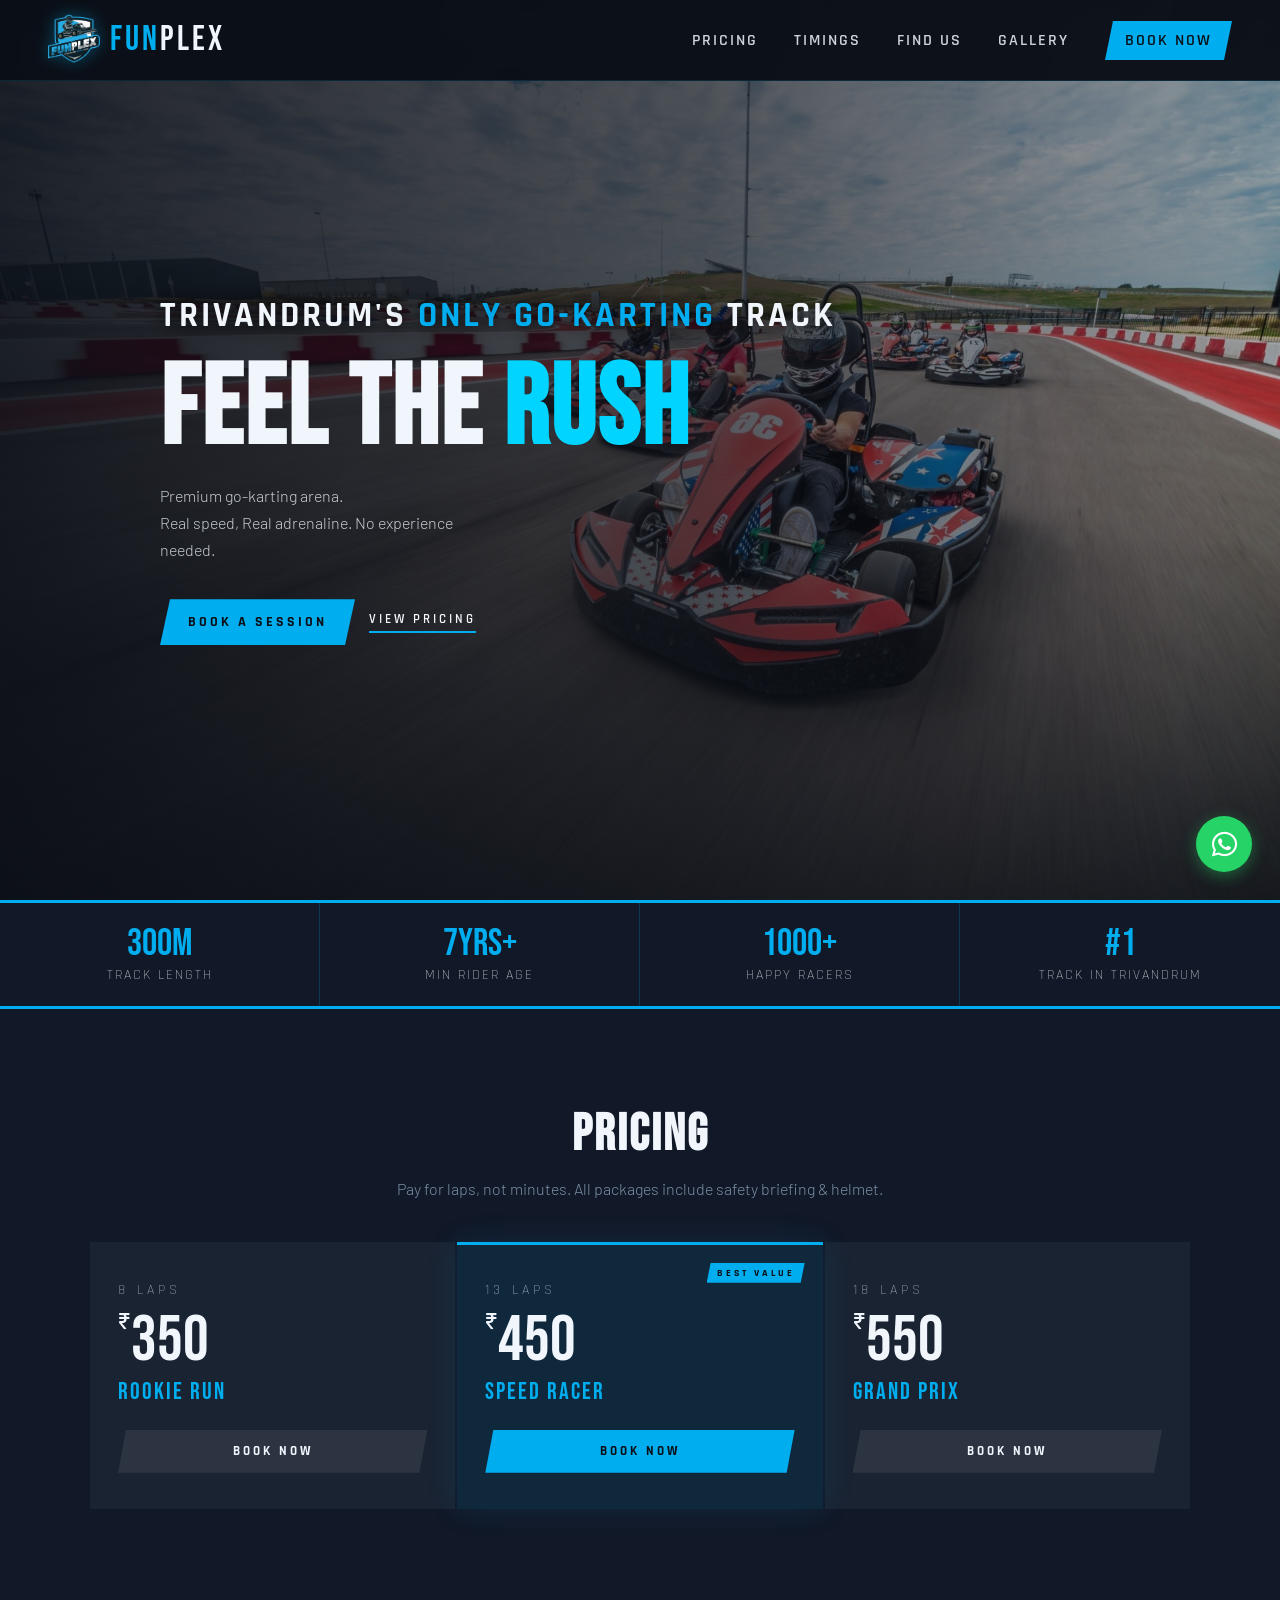
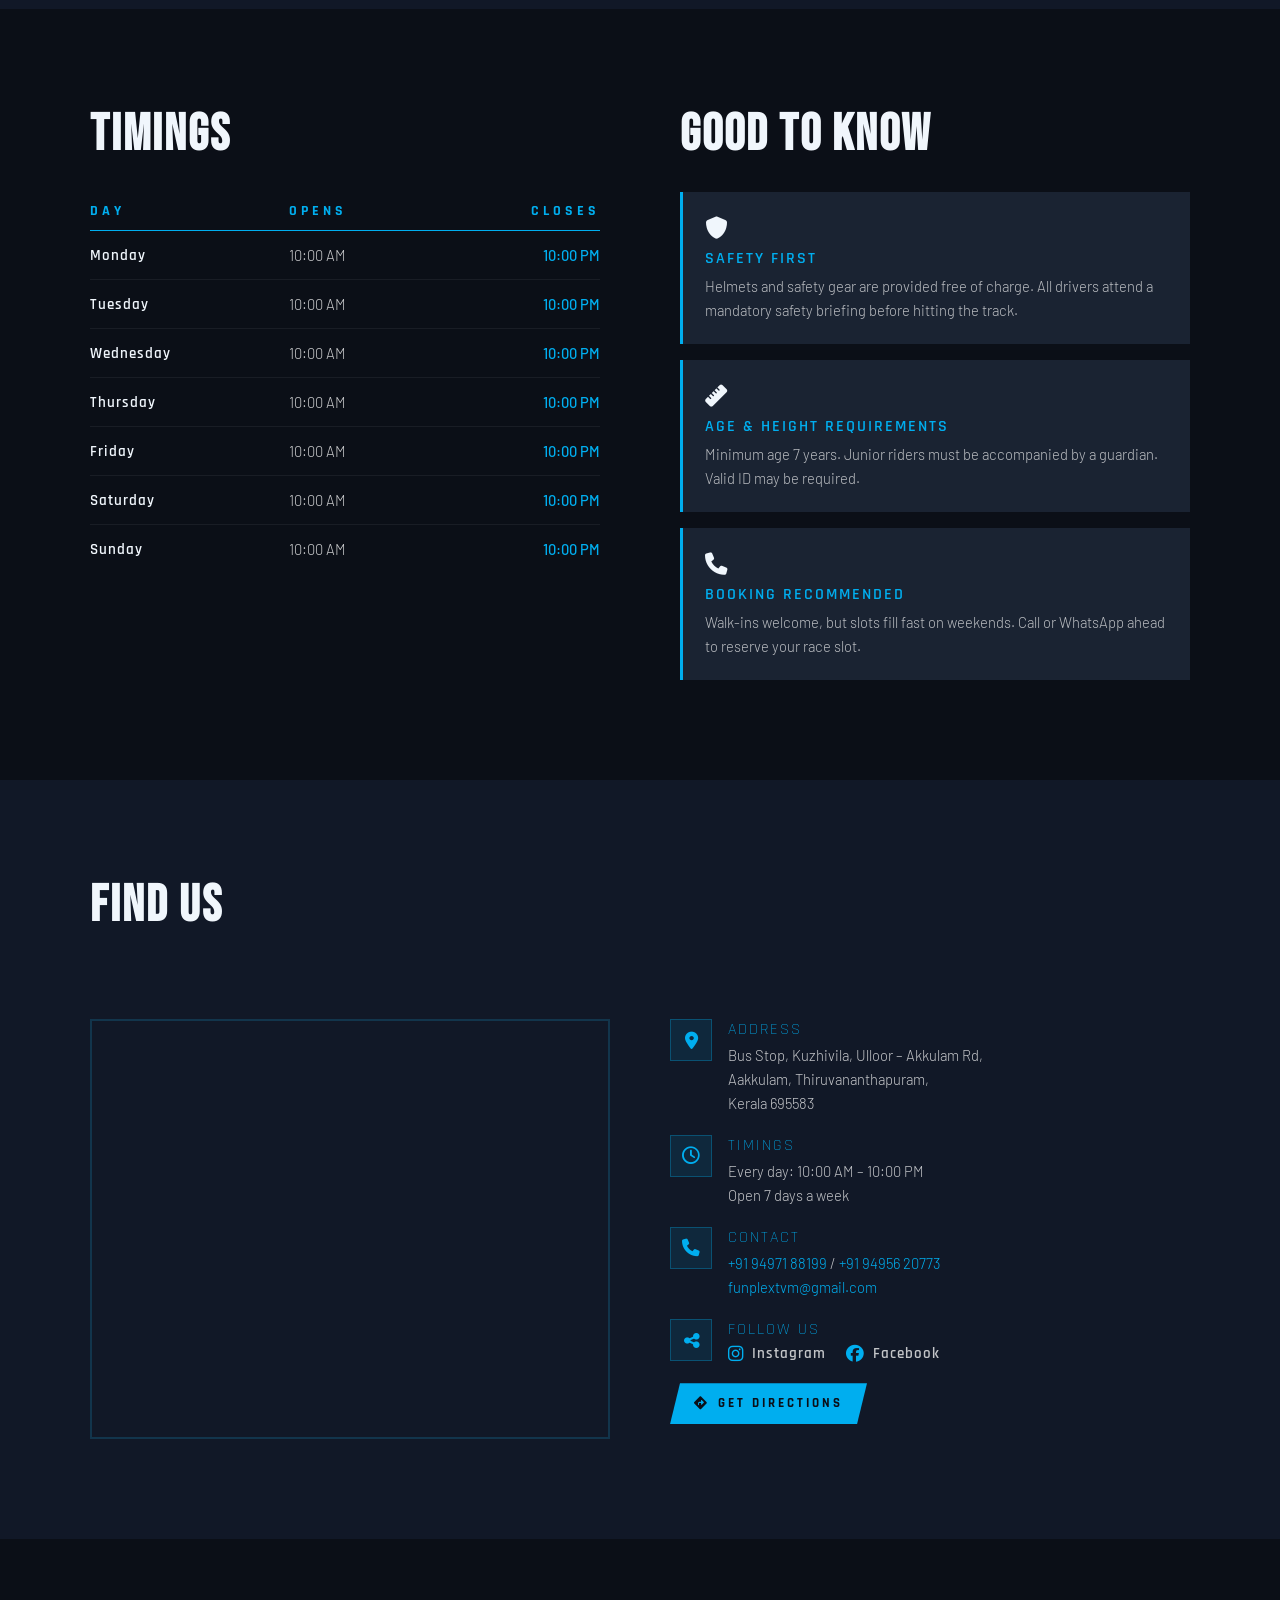
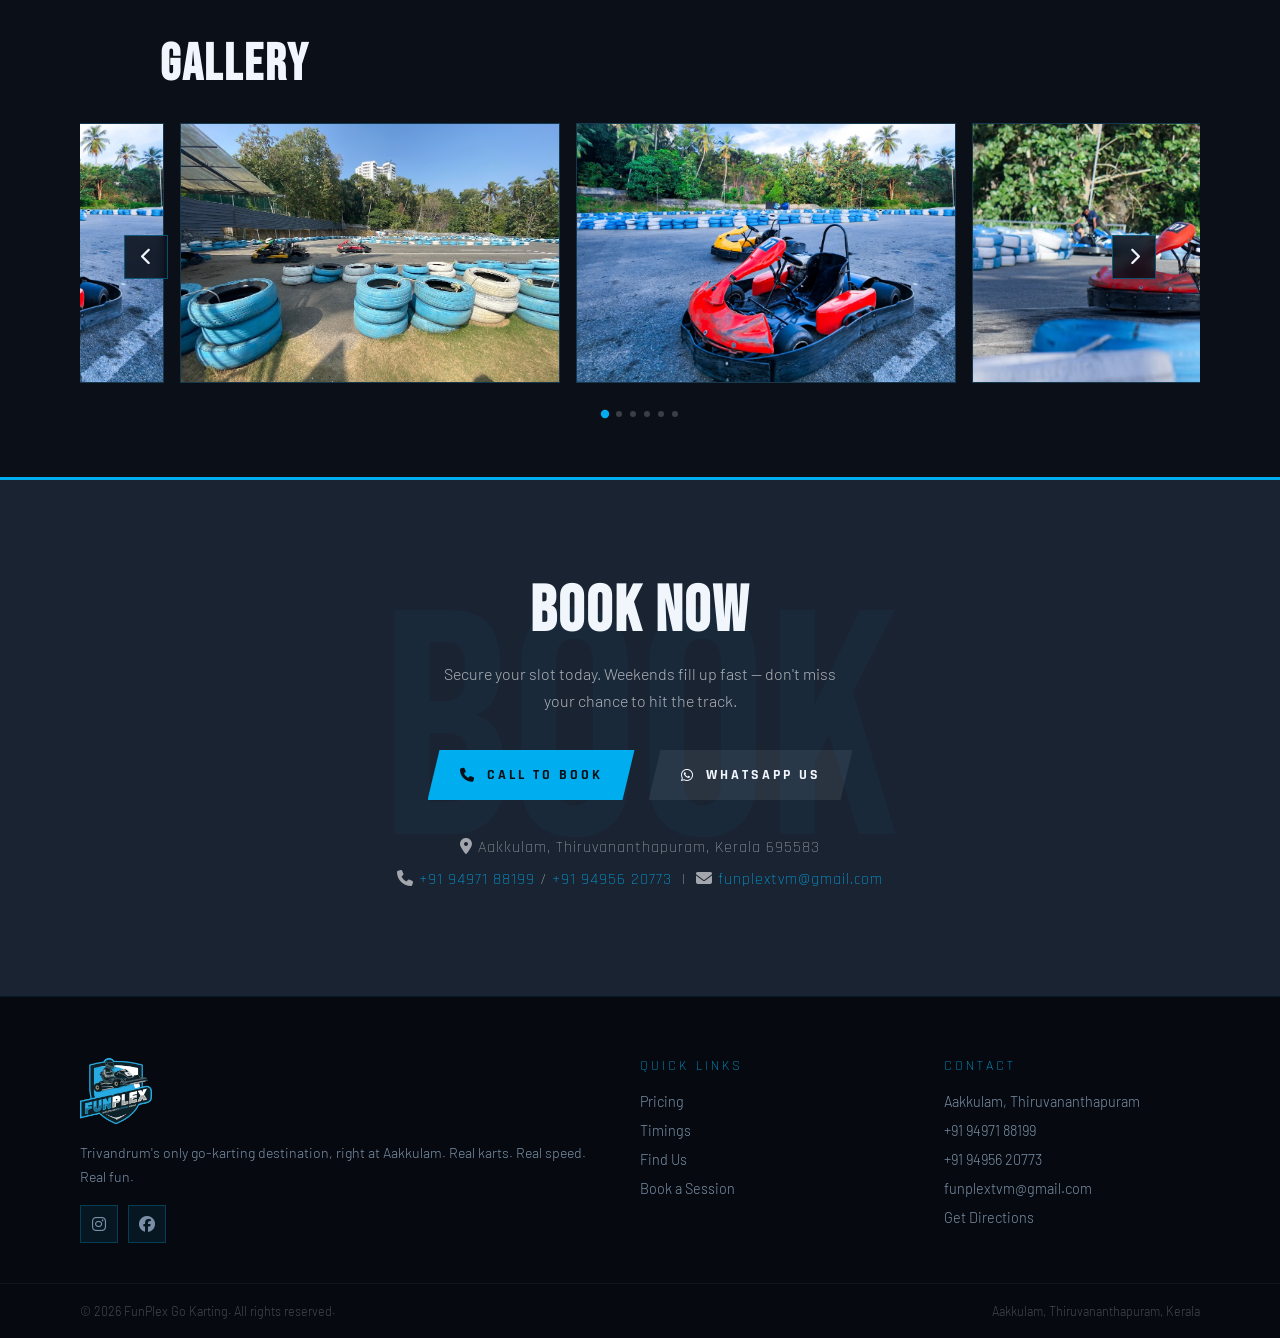
==== commit 22e3f490: "SEO changes" ====
--- a/index.html
+++ b/index.html
@@ -1,14 +1,34 @@
 <!DOCTYPE html>
 <html lang="en" class="no-js">
+<script type="application/ld+json">
+{
+  "@context": "https://schema.org",
+  "@type": "SportsActivityLocation",
+  "name": "FunPlex Go Karting",
+  "address": {
+    "@type": "PostalAddress",
+    "streetAddress": "Bus Stop, Kuzhivila, Ulloor – Akkulam Rd",
+    "addressLocality": "Thiruvananthapuram",
+    "addressRegion": "Kerala",
+    "postalCode": "695583",
+    "addressCountry": "IN"
+  },
+  "telephone": "+919497188199",
+  "url": "https://www.funplex.in/"
+}
+</script>
 <head>
 <meta charset="UTF-8">
 <meta name="viewport" content="width=device-width, initial-scale=1.0">
 <link rel="canonical" href="https://www.funplex.in/" />
 <title>FunPlex Go Karting – Aakkulam, Trivandrum</title>
+<meta name="description" content="Trivandrum's only Go-Karting track. FunPlex Go Karting in Aakkulam, Thiruvananthapuram offers premium karting experience. Book your race today for real speed and adrenaline.">
 <link rel="icon" type="image/png" sizes="48x48" href="./favicon.png">
 <link rel="shortcut icon" href="favicon.ico">
 <link rel="stylesheet" href="style.css">
 <script>document.documentElement.classList.remove('no-js');document.documentElement.classList.add('js');</script>
+<link rel="preconnect" href="https://fonts.googleapis.com">
+<link rel="preconnect" href="https://fonts.gstatic.com" crossorigin>
 <link href="https://fonts.googleapis.com/css2?family=Bebas+Neue&family=Rajdhani:wght@400;500;600;700&family=Barlow:wght@300;400;500&display=swap" rel="stylesheet">
 <link rel="stylesheet" href="https://cdnjs.cloudflare.com/ajax/libs/font-awesome/6.5.1/css/all.min.css">
 </head>
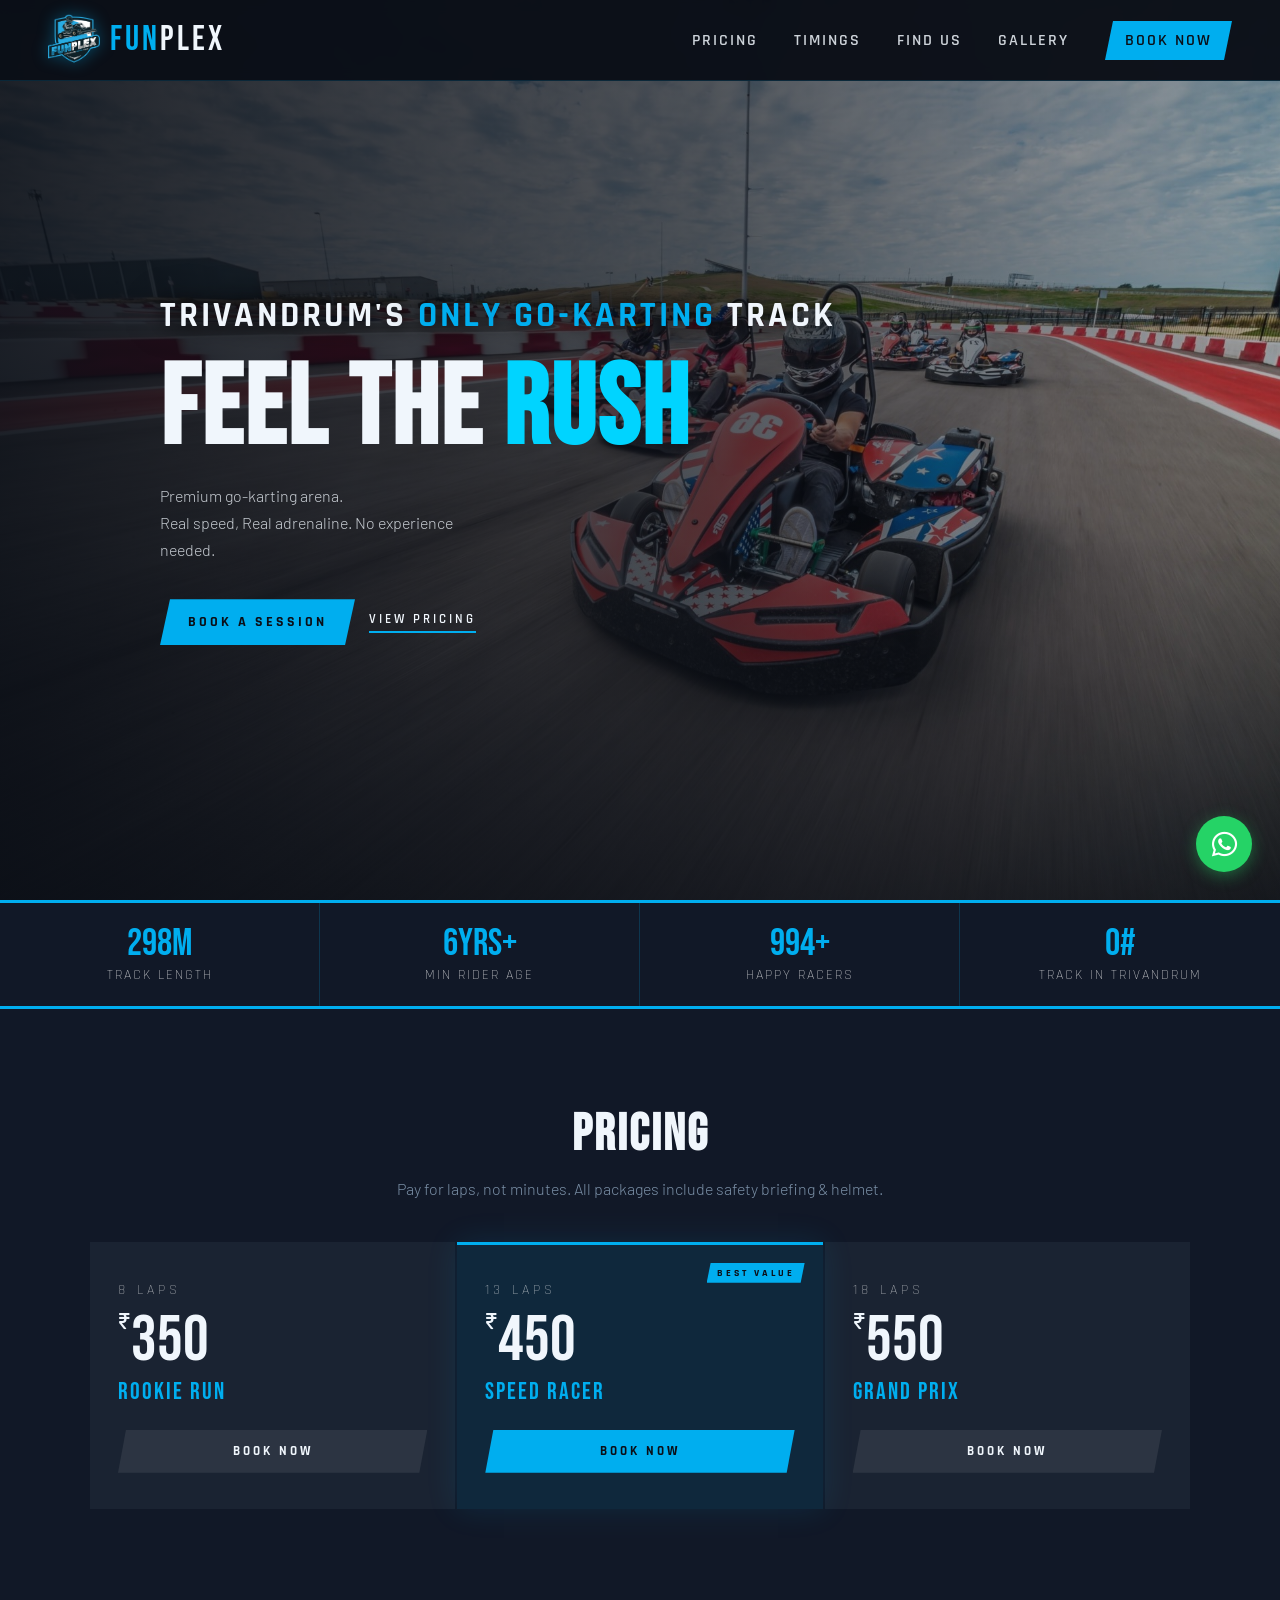
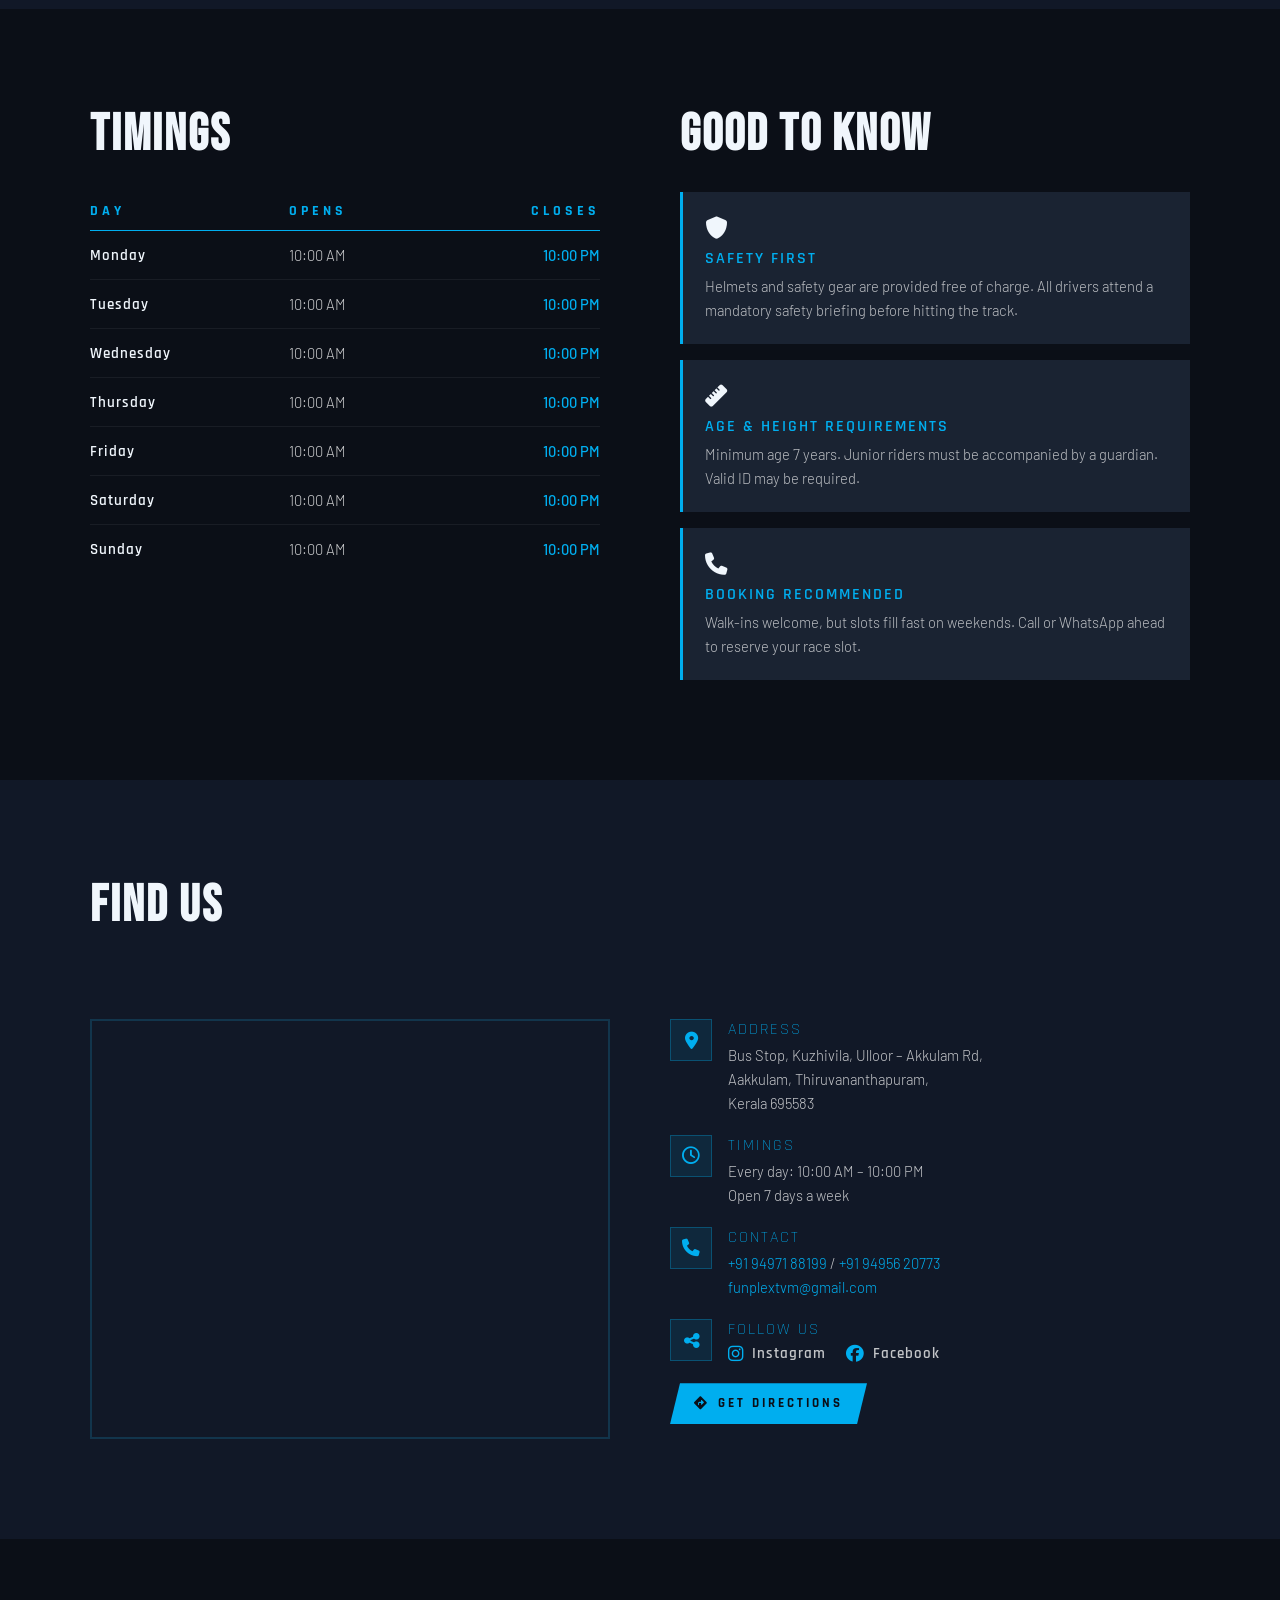
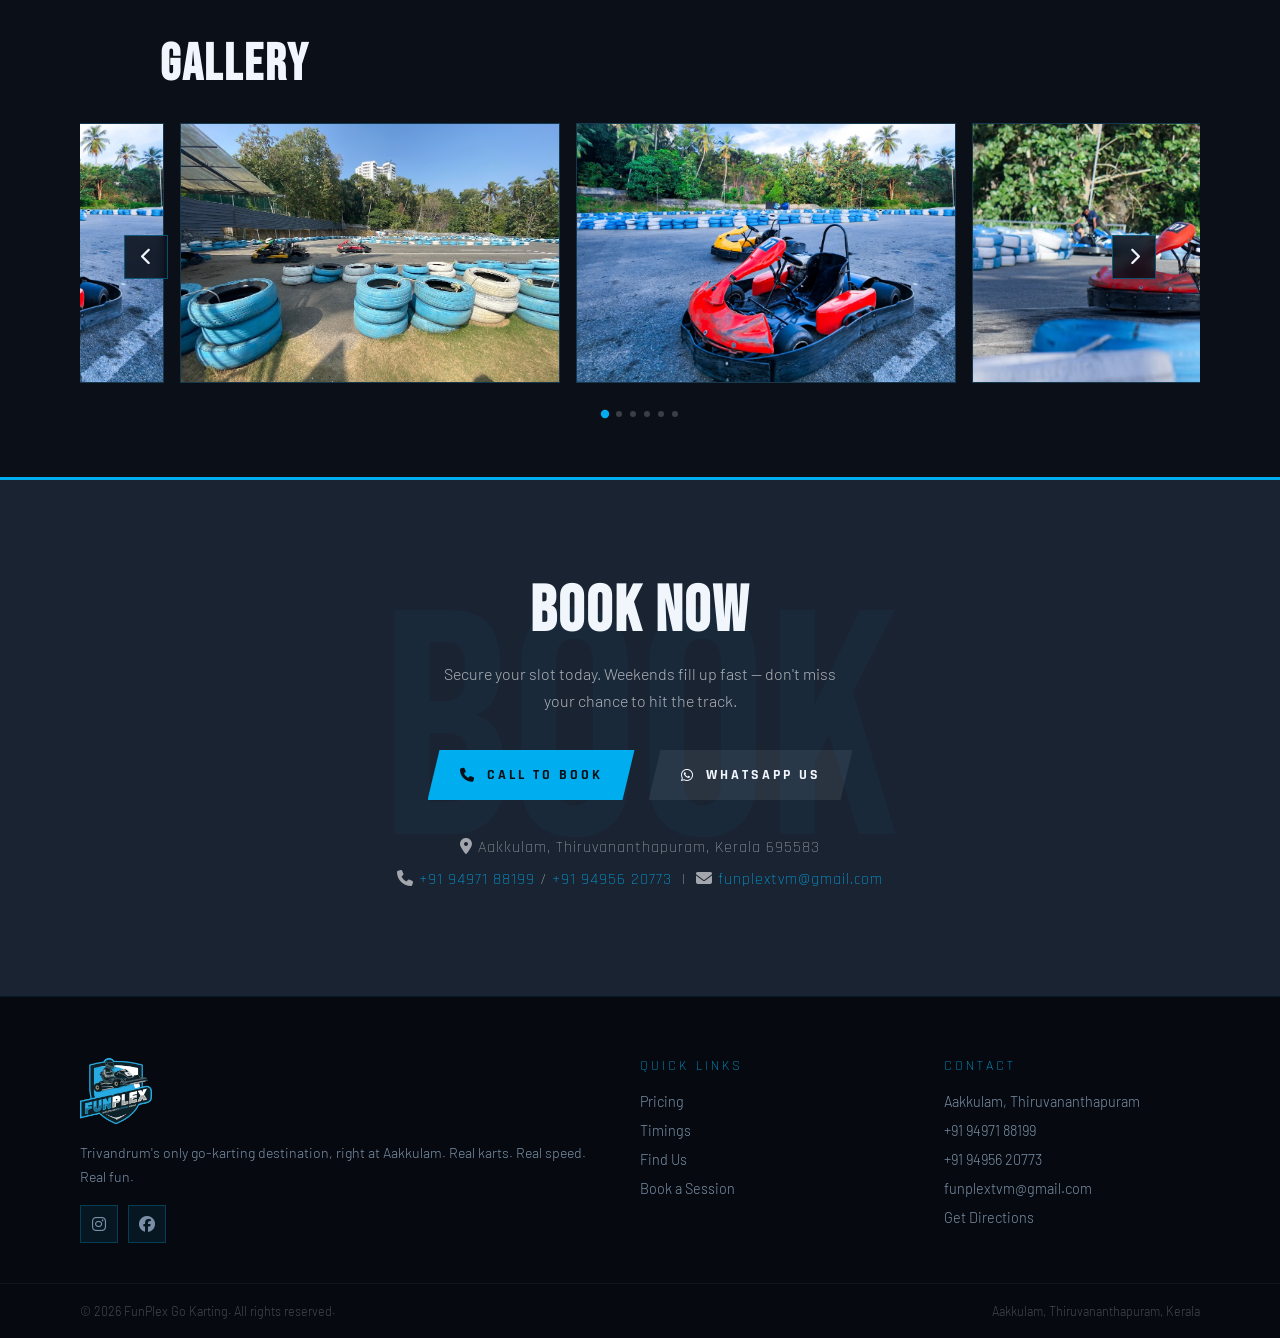
==== commit ffb109b6: "changes" ====
--- a/index.html
+++ b/index.html
@@ -21,6 +21,12 @@
 <meta charset="UTF-8">
 <meta name="viewport" content="width=device-width, initial-scale=1.0">
 <link rel="canonical" href="https://www.funplex.in/" />
+<!-- Open Graph -->
+<meta property="og:title" content="FunPlex Go Karting – Aakkulam, Trivandrum">
+<meta property="og:description" content="Trivandrum's only Go-Karting track. Book your race today.">
+<meta property="og:image" content="https://www.funplex.in/images/hero-kart.jpg">
+<meta property="og:url" content="https://www.funplex.in/">
+<meta property="og:type" content="website">
 <title>FunPlex Go Karting – Aakkulam, Trivandrum</title>
 <meta name="description" content="Trivandrum's only Go-Karting track. FunPlex Go Karting in Aakkulam, Thiruvananthapuram offers premium karting experience. Book your race today for real speed and adrenaline.">
 <link rel="icon" type="image/png" sizes="48x48" href="./favicon.png">
@@ -182,7 +188,7 @@
       <div class="map-detail">
         <div class="map-icon"><i class="fa-solid fa-phone"></i></div>
         <div><div class="map-detail-title">Contact</div>
-        <p><a href="tel:+919497188199">+91 94971 88199</a> / <a href="tel:+919495620773">+91 94956 20773</a><br>
+        <p><a href="tel:+919497188199" onclick="gtag('event','call_click',{'event_category':'engagement'})">+91 94971 88199</a> / <a href="tel:+919495620773" onclick="gtag('event','call_click',{'event_category':'engagement'})">+91 94956 20773</a><br>
         <a href="mailto:funplextvm@gmail.com">funplextvm@gmail.com</a></p></div>
       </div>
       <div class="map-detail">
@@ -235,7 +241,7 @@
     </div>
     <p class="book-contact">
       <i class="fa-solid fa-location-dot"></i> Aakkulam, Thiruvananthapuram, Kerala 695583<br>
-      <i class="fa-solid fa-phone"></i> <a href="tel:+919497188199">+91 94971 88199</a> / <a href="tel:+919495620773">+91 94956 20773</a> &nbsp;|&nbsp;
+      <i class="fa-solid fa-phone"></i> <a href="tel:+919497188199" onclick="gtag('event','call_click',{'event_category':'engagement'})">+91 94971 88199</a> / <a href="tel:+919495620773" onclick="gtag('event','call_click',{'event_category':'engagement'})">+91 94956 20773</a> &nbsp;|&nbsp;
       <i class="fa-solid fa-envelope"></i> <a href="mailto:funplextvm@gmail.com">funplextvm@gmail.com</a>
     </p>
   </div>
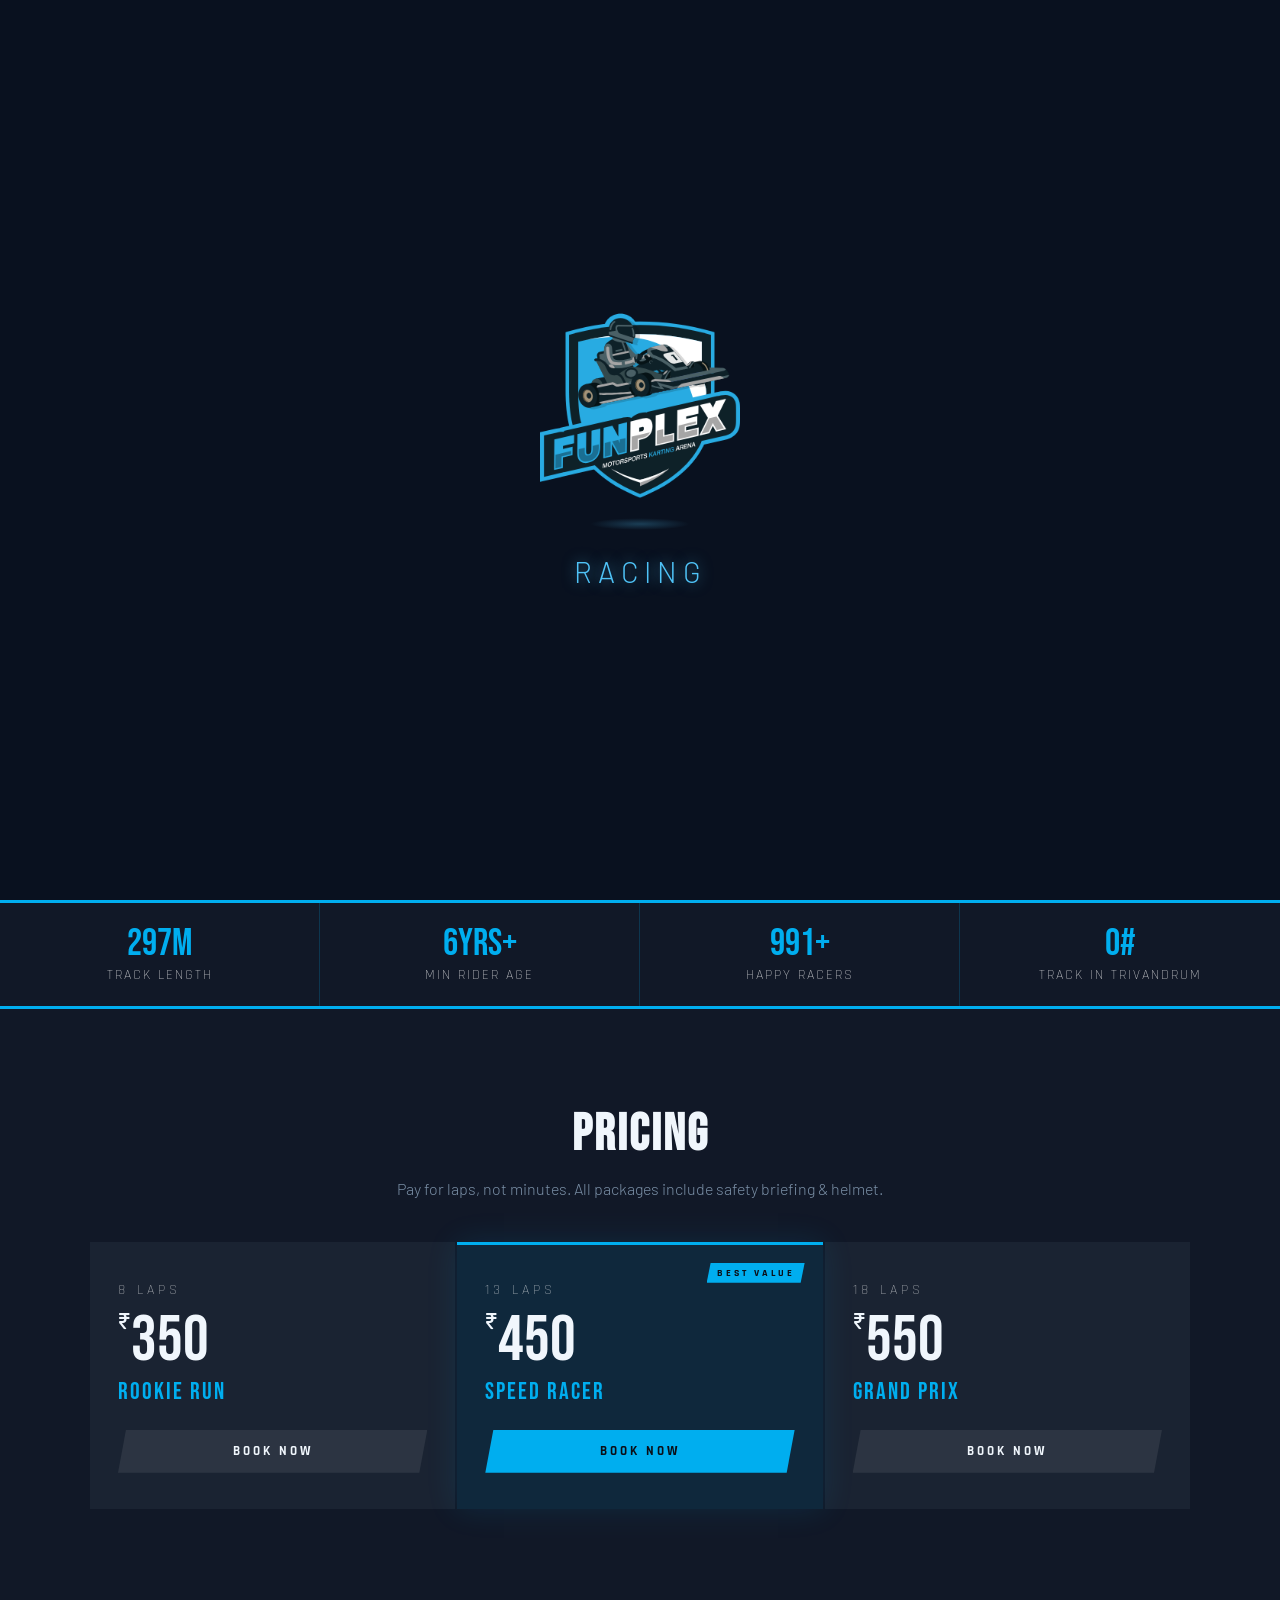
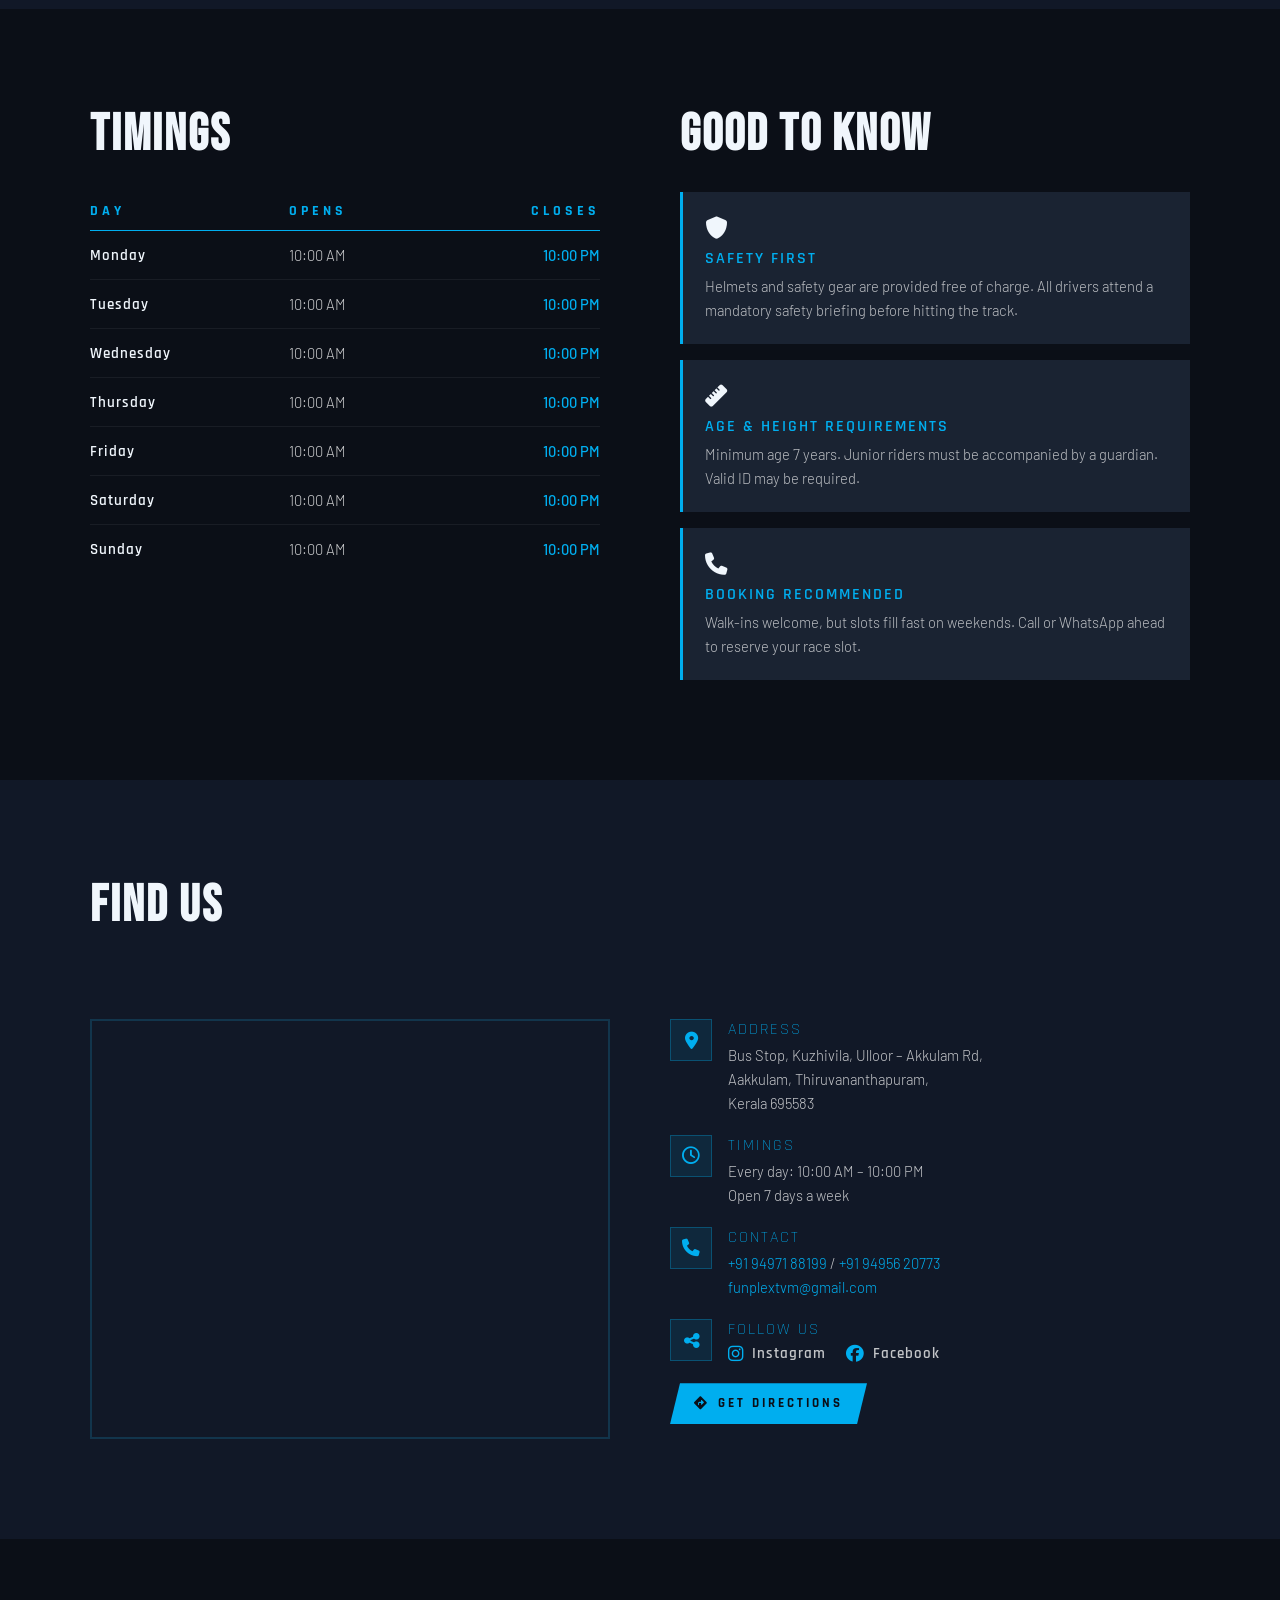
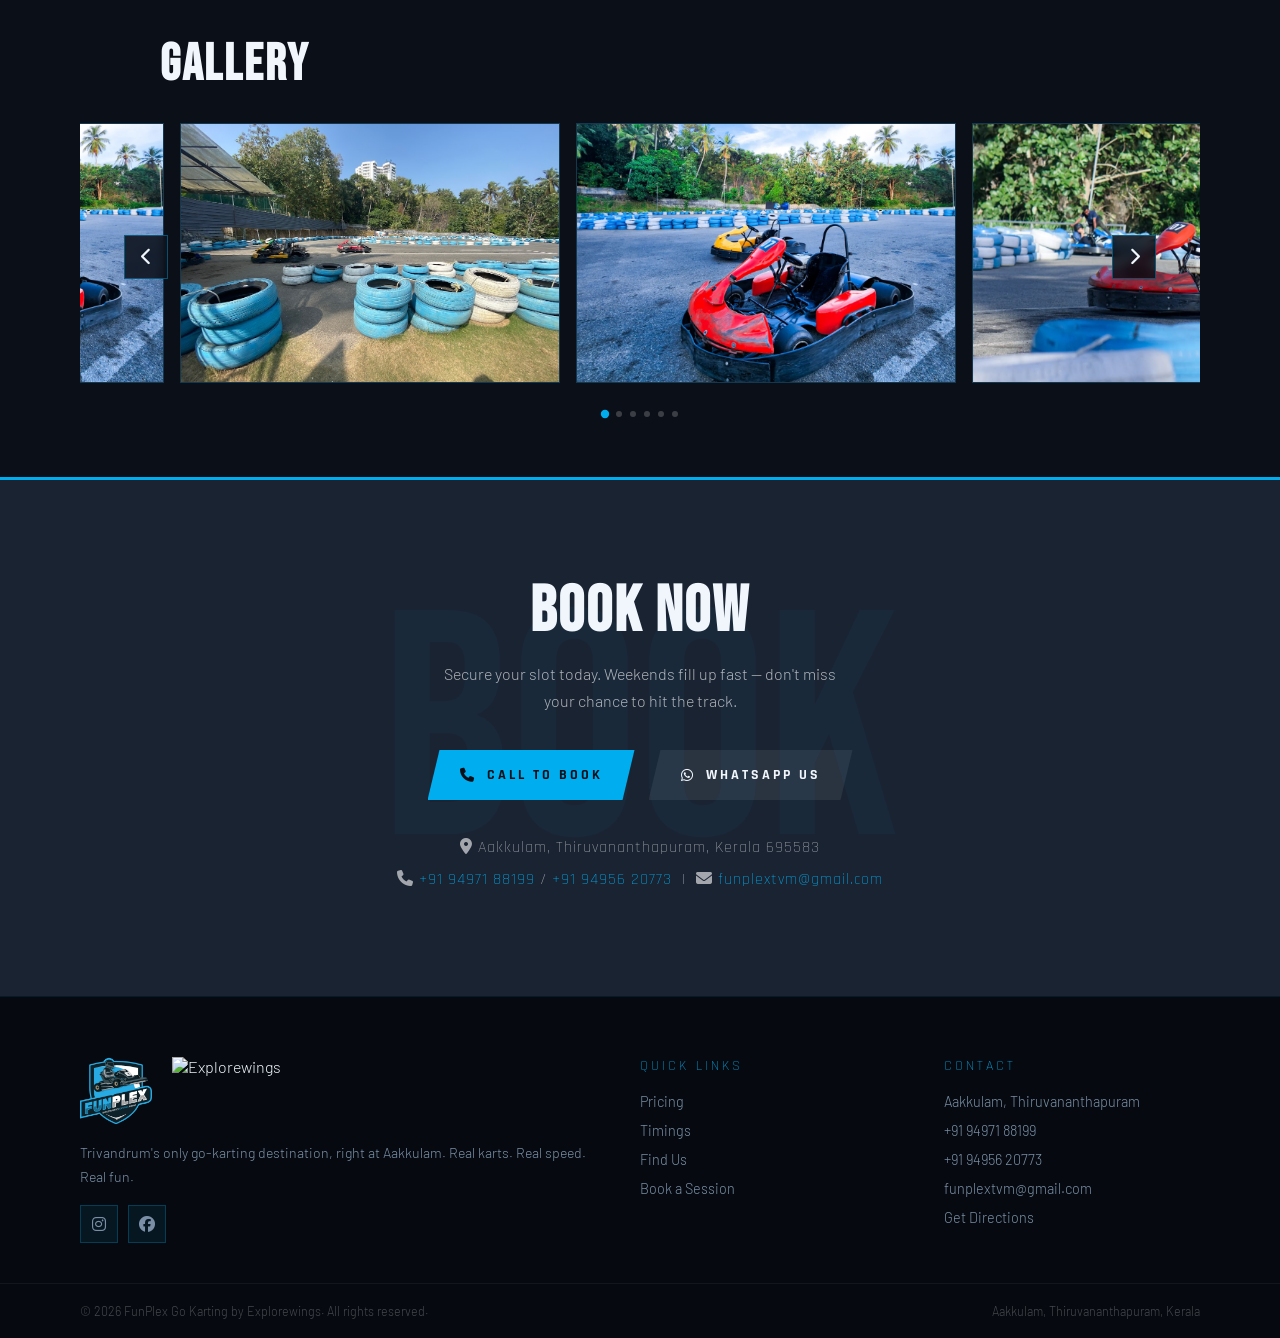
==== commit 568eabef: "Loading screen" ====
--- a/index.html
+++ b/index.html
@@ -40,6 +40,15 @@
 </head>
 <body>
 
+<!-- LOADER -->
+<div id="loader">
+  <div class="logo-wrap">
+    <img src="./images/Funplex logo png.png" alt="Funplex" />
+  </div>
+  <div class="logo-shadow"></div>
+  <div class="loading-text">Racing</div>
+</div>
+
 <!-- NAV -->
 <nav>
   <a href="#" class="nav-logo">
@@ -250,7 +259,10 @@
 <!-- FOOTER -->
 <footer>
   <div class="footer-brand">
-    <img src="images/Funplex logo png.png" alt="FunPlex Motorsports Karting Arena" class="footer-logo-img">
+    <div class="footer-logos">
+      <img src="images/Funplex logo png.png" alt="FunPlex Motorsports Karting Arena" class="footer-logo-img">
+      <img src="images/explorewingslogo.png" alt="Explorewings" class="footer-logo-img">
+    </div>
     <p class="footer-desc">Trivandrum's only go-karting destination, right at Aakkulam. Real karts. Real speed. Real fun.</p>
     <div class="footer-socials">
       <a href="https://www.instagram.com/funplextvm" target="_blank" class="footer-social-link" aria-label="Instagram">
@@ -282,7 +294,7 @@
   </div>
 </footer>
 <div class="footer-bottom">
-  <p>© 2026 FunPlex Go Karting. All rights reserved.</p>
+  <p>© 2026 FunPlex Go Karting by Explorewings. All rights reserved.</p>
   <p>Aakkulam, Thiruvananthapuram, Kerala</p>
 </div>
 
--- a/style.css
+++ b/style.css
@@ -819,6 +819,15 @@
   border-top: 1px solid rgba(0,174,239,0.1);
 }
 .footer-logo-img { height: 72px; width: auto; display: block; margin-bottom: 12px; }
+.footer-logos {
+  display: flex;
+  align-items: center;
+  gap: 20px;
+  margin-bottom: 12px;
+}
+.footer-logos .footer-logo-img {
+  margin-bottom: 0;
+}
 .footer-desc { font-size: 0.88rem; color: var(--gray); line-height: 1.7; margin-bottom: 16px; }
 .footer-col-title {
   font-family: 'Rajdhani', sans-serif;
@@ -1040,4 +1049,77 @@
 .whatsapp-float:hover {
   transform: scale(1.1);
   box-shadow: 0 6px 24px rgba(37,211,102,0.6);
+}
+
+/* ══ LOADER ══ */
+#loader {
+  position: fixed;
+  inset: 0;
+  z-index: 9999;
+  background: #09111f;
+  display: flex;
+  flex-direction: column;
+  align-items: center;
+  justify-content: center;
+  transition: opacity 0.7s ease, visibility 0.7s ease;
+}
+#loader.hidden {
+  opacity: 0;
+  visibility: hidden;
+}
+
+/* ── LOGO ── */
+.logo-wrap {
+  animation: bounce 0.7s ease-in-out infinite alternate;
+}
+@keyframes bounce {
+  from { transform: translateY(0px); }
+  to   { transform: translateY(-18px); }
+}
+
+.logo-wrap img {
+  width: 200px;
+  height: 200px;
+  object-fit: contain;
+  animation: logo-glow 1.4s ease-in-out infinite alternate;
+}
+@keyframes logo-glow {
+  from { filter: drop-shadow(0 0 10px rgba(79,195,247,0.4)); }
+  to   { filter: drop-shadow(0 0 28px rgba(79,195,247,0.95)) drop-shadow(0 0 14px rgba(245,196,0,0.3)); }
+}
+
+/* Shadow on the ground that shrinks as logo goes up */
+.logo-shadow {
+  width: 100px;
+  height: 12px;
+  background: radial-gradient(ellipse, rgba(79,195,247,0.25) 0%, transparent 70%);
+  border-radius: 50%;
+  margin-top: 4px;
+  animation: shadow-pulse 0.7s ease-in-out infinite alternate;
+}
+@keyframes shadow-pulse {
+  from { transform: scaleX(1);   opacity: 0.6; }
+  to   { transform: scaleX(0.5); opacity: 0.15; }
+}
+
+/* ── TEXT ── */
+.loading-text {
+  margin-top: 24px;
+  font-size: 1.8rem;
+  letter-spacing: 0.2em;
+  text-transform: uppercase;
+  color: #4fc3f7;
+  text-shadow: 0 0 14px rgba(79,195,247,0.6);
+}
+
+/* animated dots */
+.loading-text::after {
+  content: '';
+  animation: dots 1.2s steps(4, end) infinite;
+}
+@keyframes dots {
+  0%  { content: '';    }
+  25% { content: '.';   }
+  50% { content: '..';  }
+  75% { content: '...'; }
 }
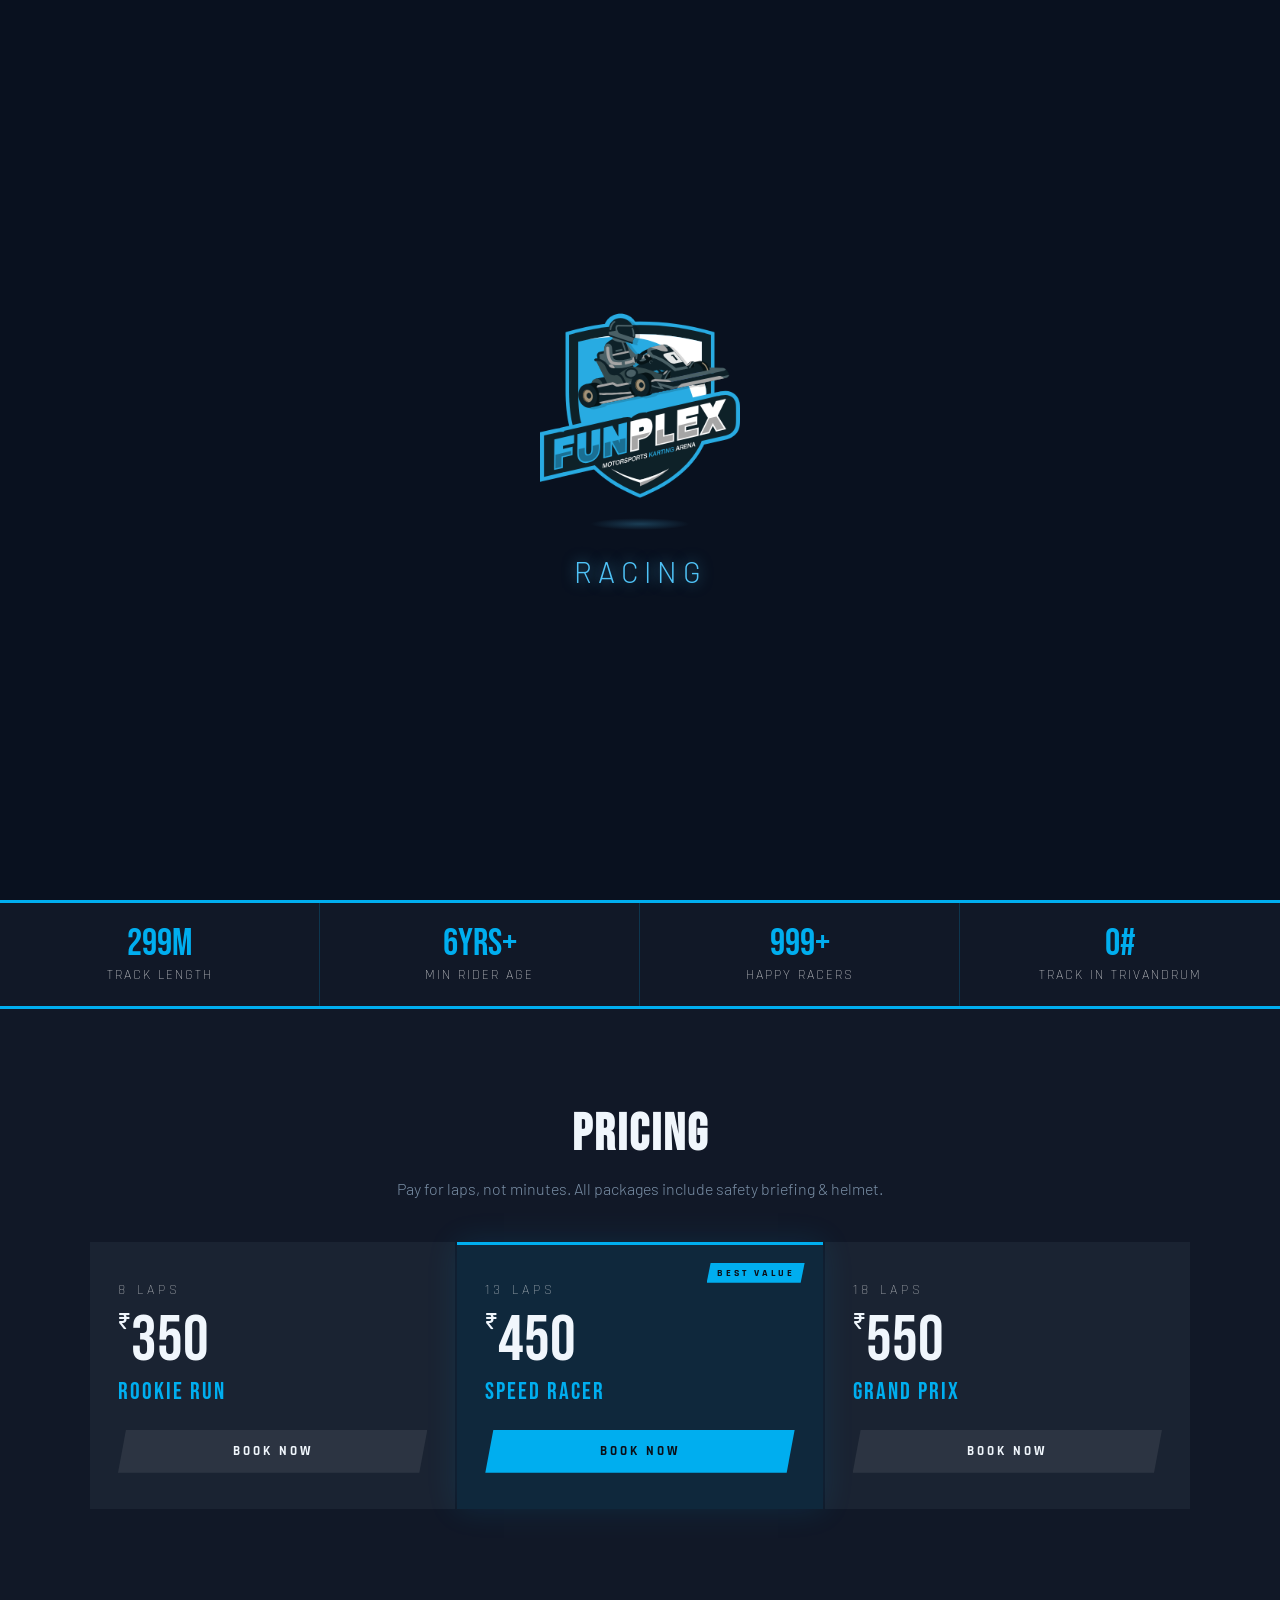
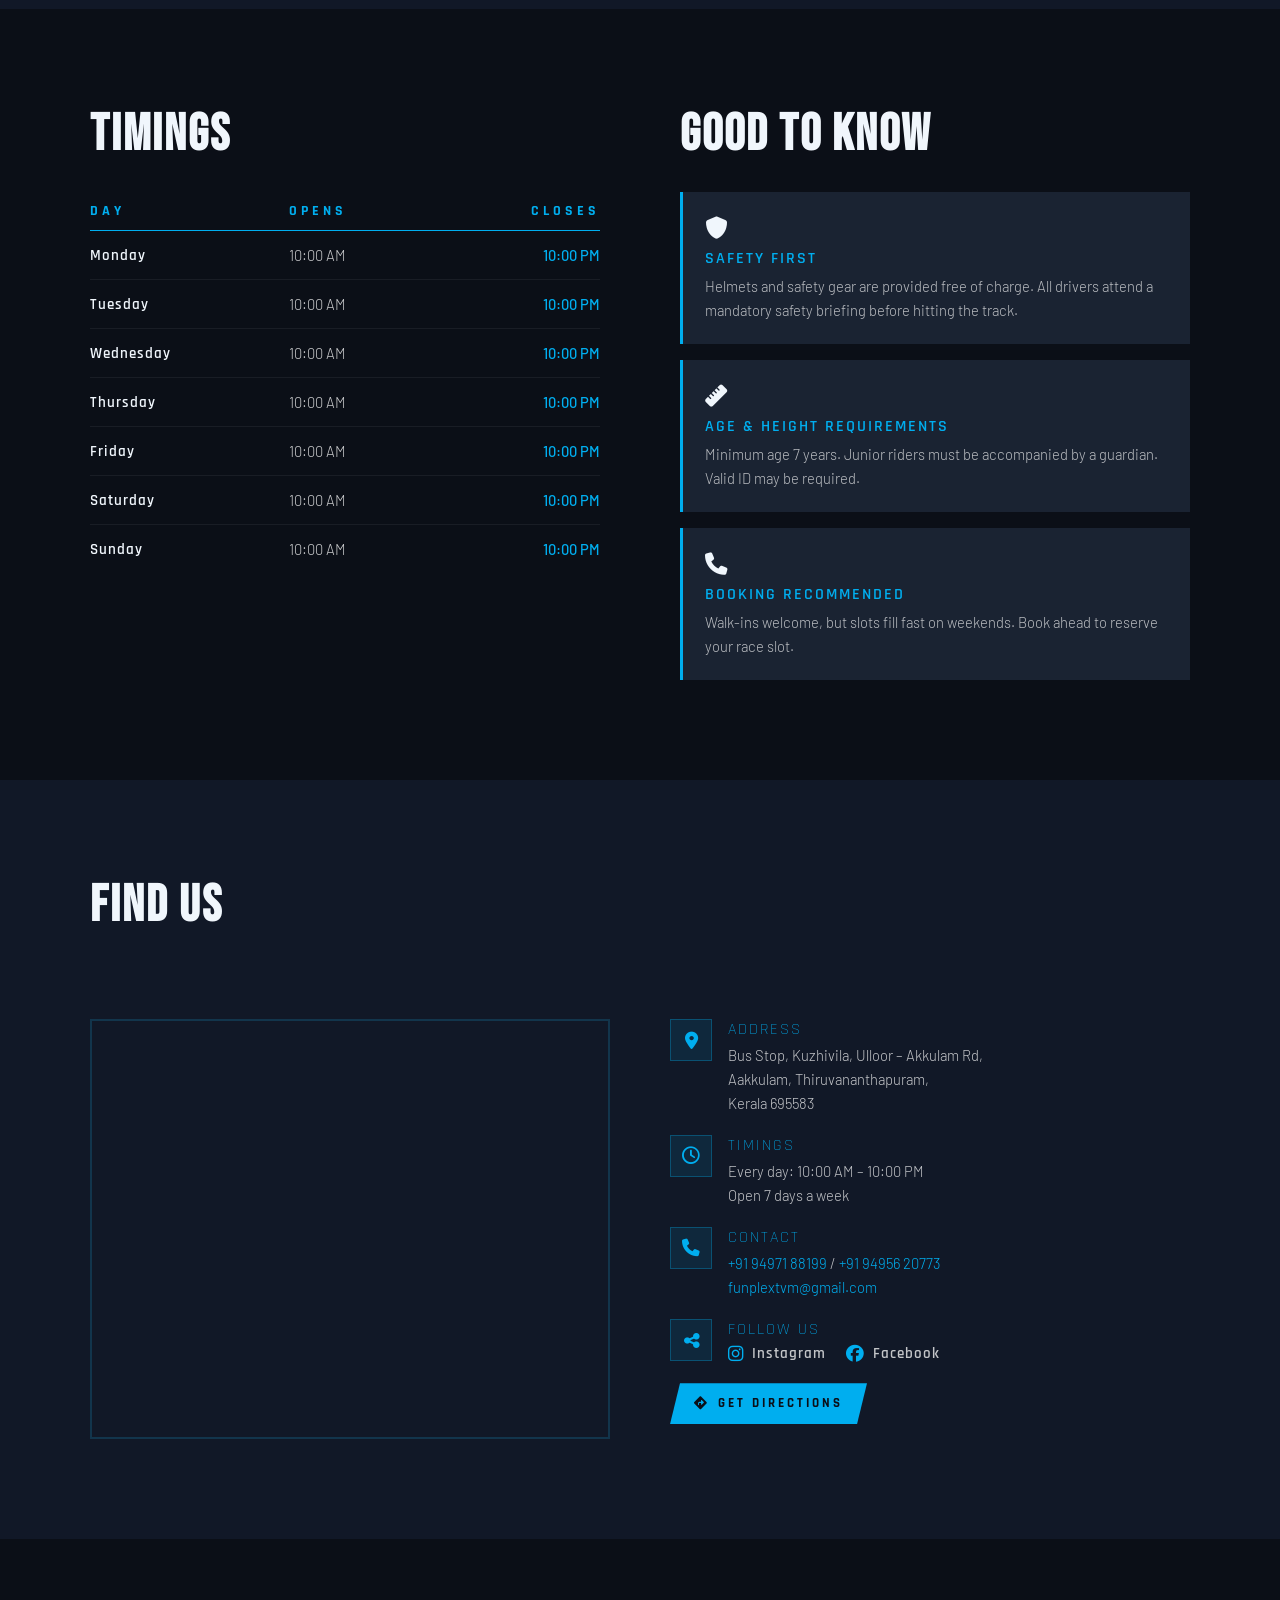
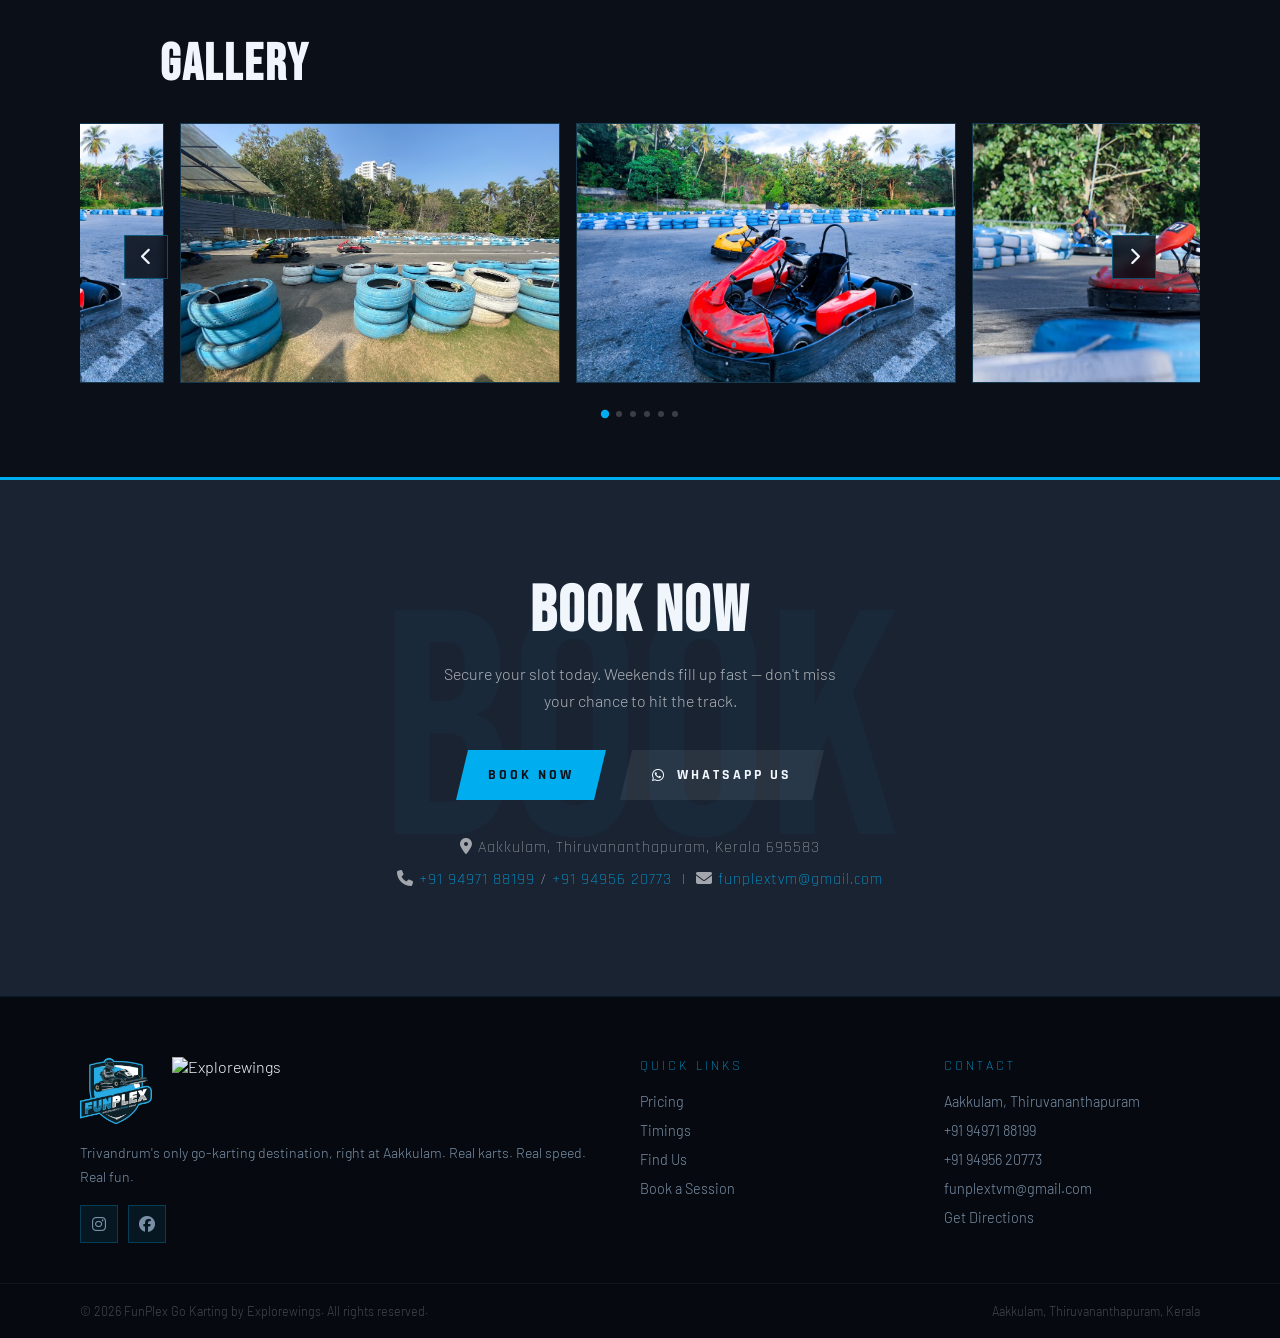
==== commit bc83cc01: "Added booking without payment" ====
--- a/index.html
+++ b/index.html
@@ -60,7 +60,7 @@
     <li><a href="#timings">Timings</a></li>
     <li><a href="#map-section">Find Us</a></li>
     <li><a href="#gallery">Gallery</a></li>
-    <li><a href="#book" class="nav-cta">Book Now</a></li>
+    <li><a href="./booking.html" class="nav-cta">Book Now</a></li>
   </ul>
   <button class="hamburger" id="hamburger" aria-label="Toggle menu" aria-expanded="false">
     <span></span><span></span><span></span>
@@ -75,7 +75,7 @@
     <li><a href="#timings">Timings</a></li>
     <li><a href="#map-section">Find Us</a></li>
     <li><a href="#gallery">Gallery</a></li>
-    <li><a href="#book" class="mobile-nav-cta">Book Now</a></li>
+    <li><a href="./booking.html" class="mobile-nav-cta">Book Now</a></li>
   </ul>
 </div>
 <div class="mobile-menu-overlay" id="menuOverlay"></div>
@@ -91,7 +91,7 @@
     <h1 class="hero-title fade-up delay-1">FEEL THE <span class="accent">RUSH</span></h1>
     <p class="hero-subtitle fade-up delay-2">Premium go-karting arena.<br> Real speed, Real adrenaline. No experience needed.</p>
     <div class="hero-buttons fade-up delay-3">
-      <a href="#book" class="btn-primary">Book a Session</a>
+      <a href="./booking.html" class="btn-primary">Book a Session</a>
       <a href="#rates" class="btn-secondary">View Pricing</a>
     </div>
   </div>
@@ -116,20 +116,20 @@
       <p class="rate-duration">8 Laps</p>
       <div class="rate-price"><sup>₹</sup>350</div>
       <div class="rate-name">Rookie Run</div>
-      <a href="#book" class="rate-cta">Book Now</a>
+      <a href="./booking.html" class="rate-cta">Book Now</a>
     </div>
     <div class="rate-card featured">
       <div class="rate-badge">Best Value</div>
       <p class="rate-duration">13 Laps</p>
       <div class="rate-price"><sup>₹</sup>450</div>
       <div class="rate-name">Speed Racer</div>
-      <a href="#book" class="rate-cta">Book Now</a>
+      <a href="./booking.html" class="rate-cta">Book Now</a>
     </div>
     <div class="rate-card">
       <p class="rate-duration">18 Laps</p>
       <div class="rate-price"><sup>₹</sup>550</div>
       <div class="rate-name">Grand Prix</div>
-      <a href="#book" class="rate-cta">Book Now</a>
+      <a href="./booking.html" class="rate-cta">Book Now</a>
     </div>
   </div>
 </section>
@@ -168,7 +168,7 @@
         <div class="info-card">
           <div class="info-card-icon"><i class="fa-solid fa-phone"></i></div>
           <div class="info-card-title">Booking Recommended</div>
-          <p>Walk-ins welcome, but slots fill fast on weekends. Call or WhatsApp ahead to reserve your race slot.</p>
+          <p>Walk-ins welcome, but slots fill fast on weekends. Book ahead to reserve your race slot.</p>
         </div>
       </div>
     </div>
@@ -245,7 +245,7 @@
     <h2 class="section-title">BOOK NOW</h2>
     <p class="book-sub">Secure your slot today. Weekends fill up fast — don't miss your chance to hit the track.</p>
     <div class="book-options">
-      <a href="tel:+919497188199" class="book-btn book-btn-primary"><i class="fa-solid fa-phone"></i> Call to Book</a>
+      <a href="./booking.html" class="book-btn book-btn-primary">Book Now</a>
       <a href="https://wa.me/919497188199" class="book-btn book-btn-secondary"><i class="fa-brands fa-whatsapp"></i> WhatsApp Us</a>
     </div>
     <p class="book-contact">
@@ -279,7 +279,7 @@
       <li><a href="#rates">Pricing</a></li>
       <li><a href="#timings">Timings</a></li>
       <li><a href="#map-section">Find Us</a></li>
-      <li><a href="#book">Book a Session</a></li>
+      <li><a href="./booking.html">Book a Session</a></li>
     </ul>
   </div>
   <div>
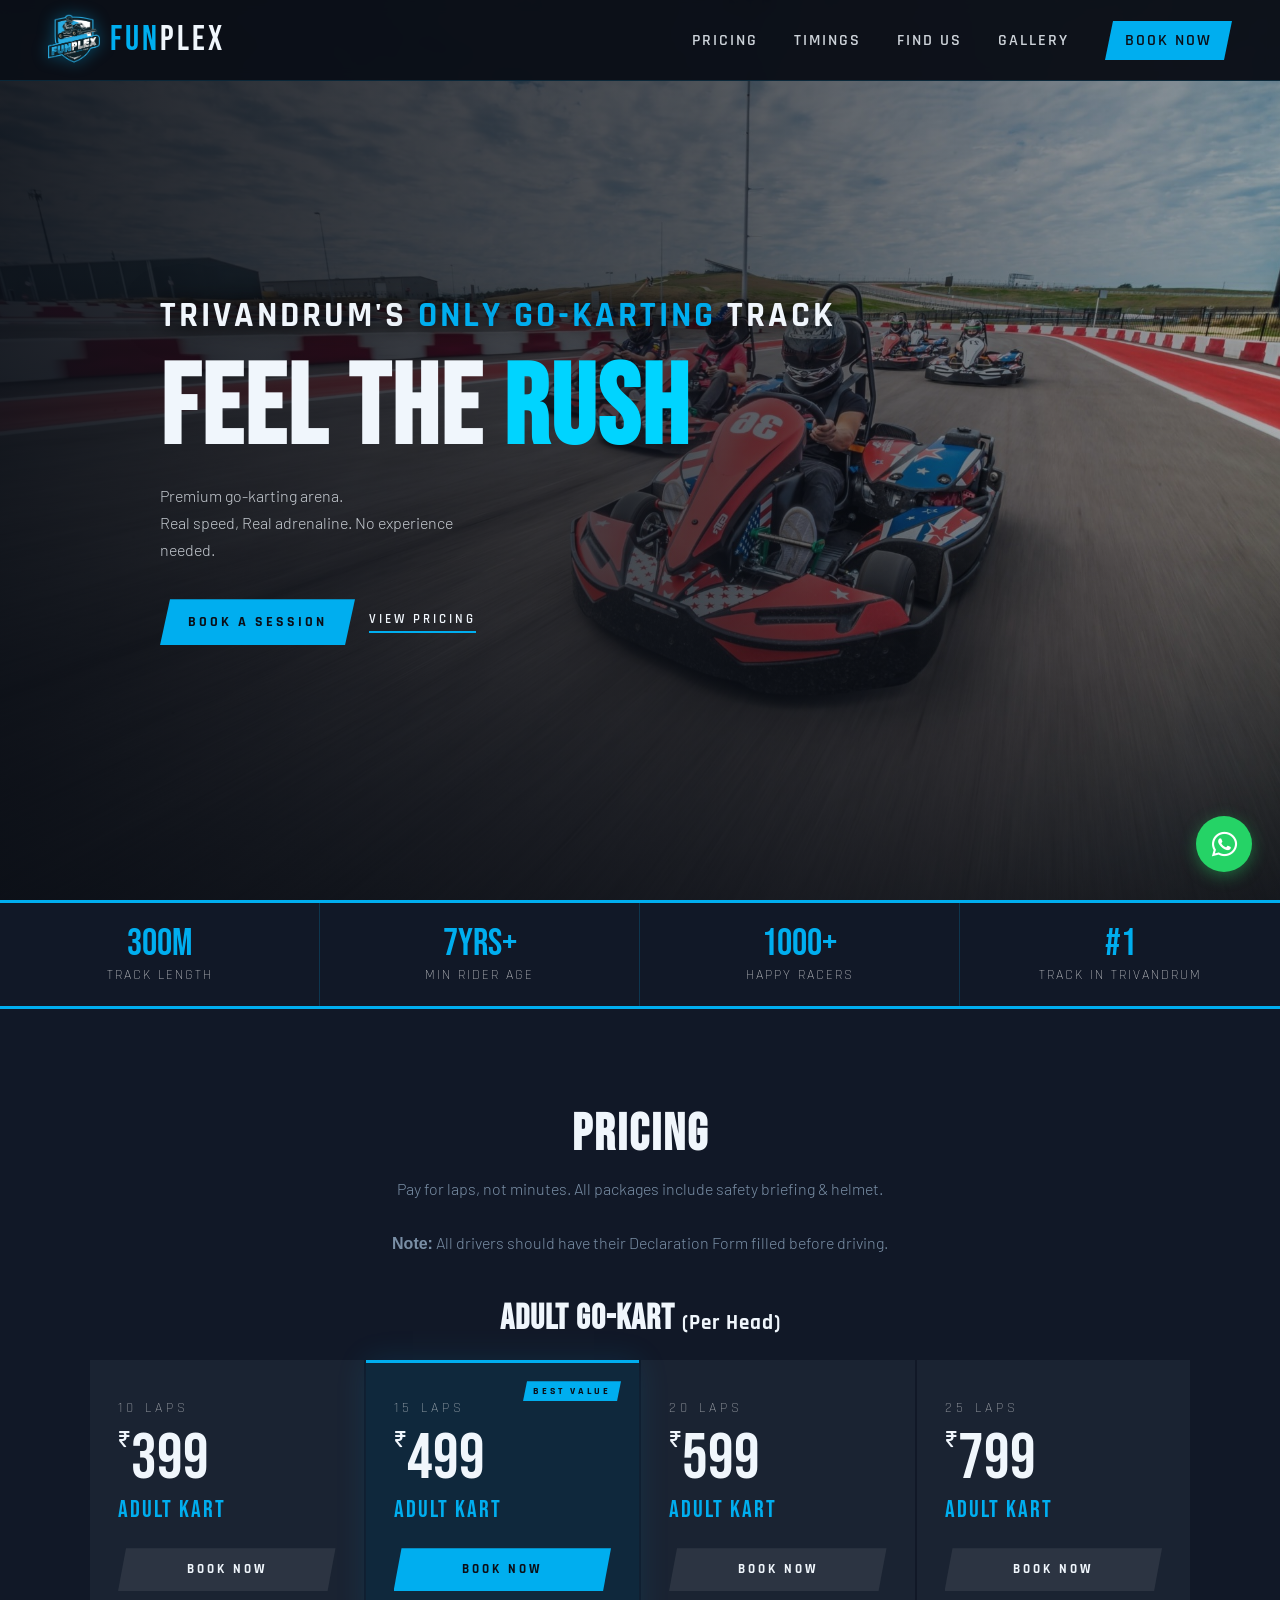
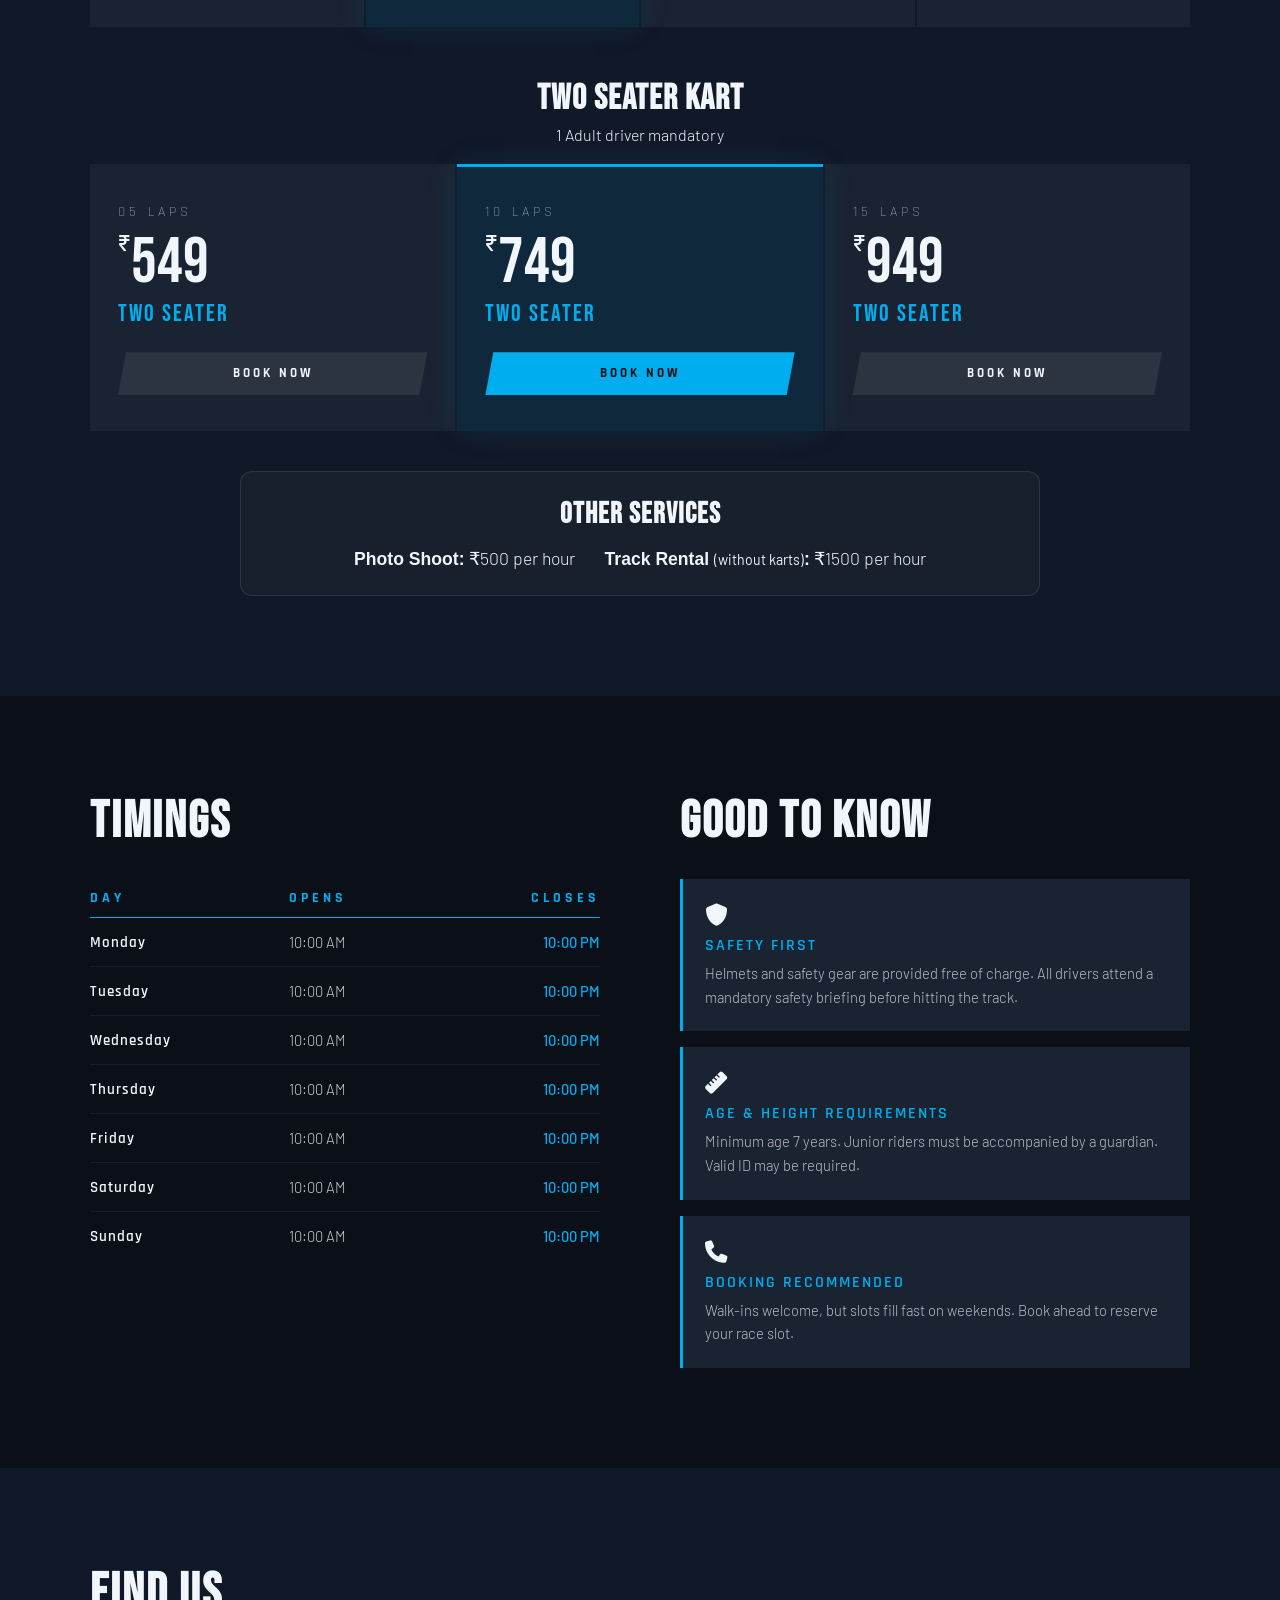
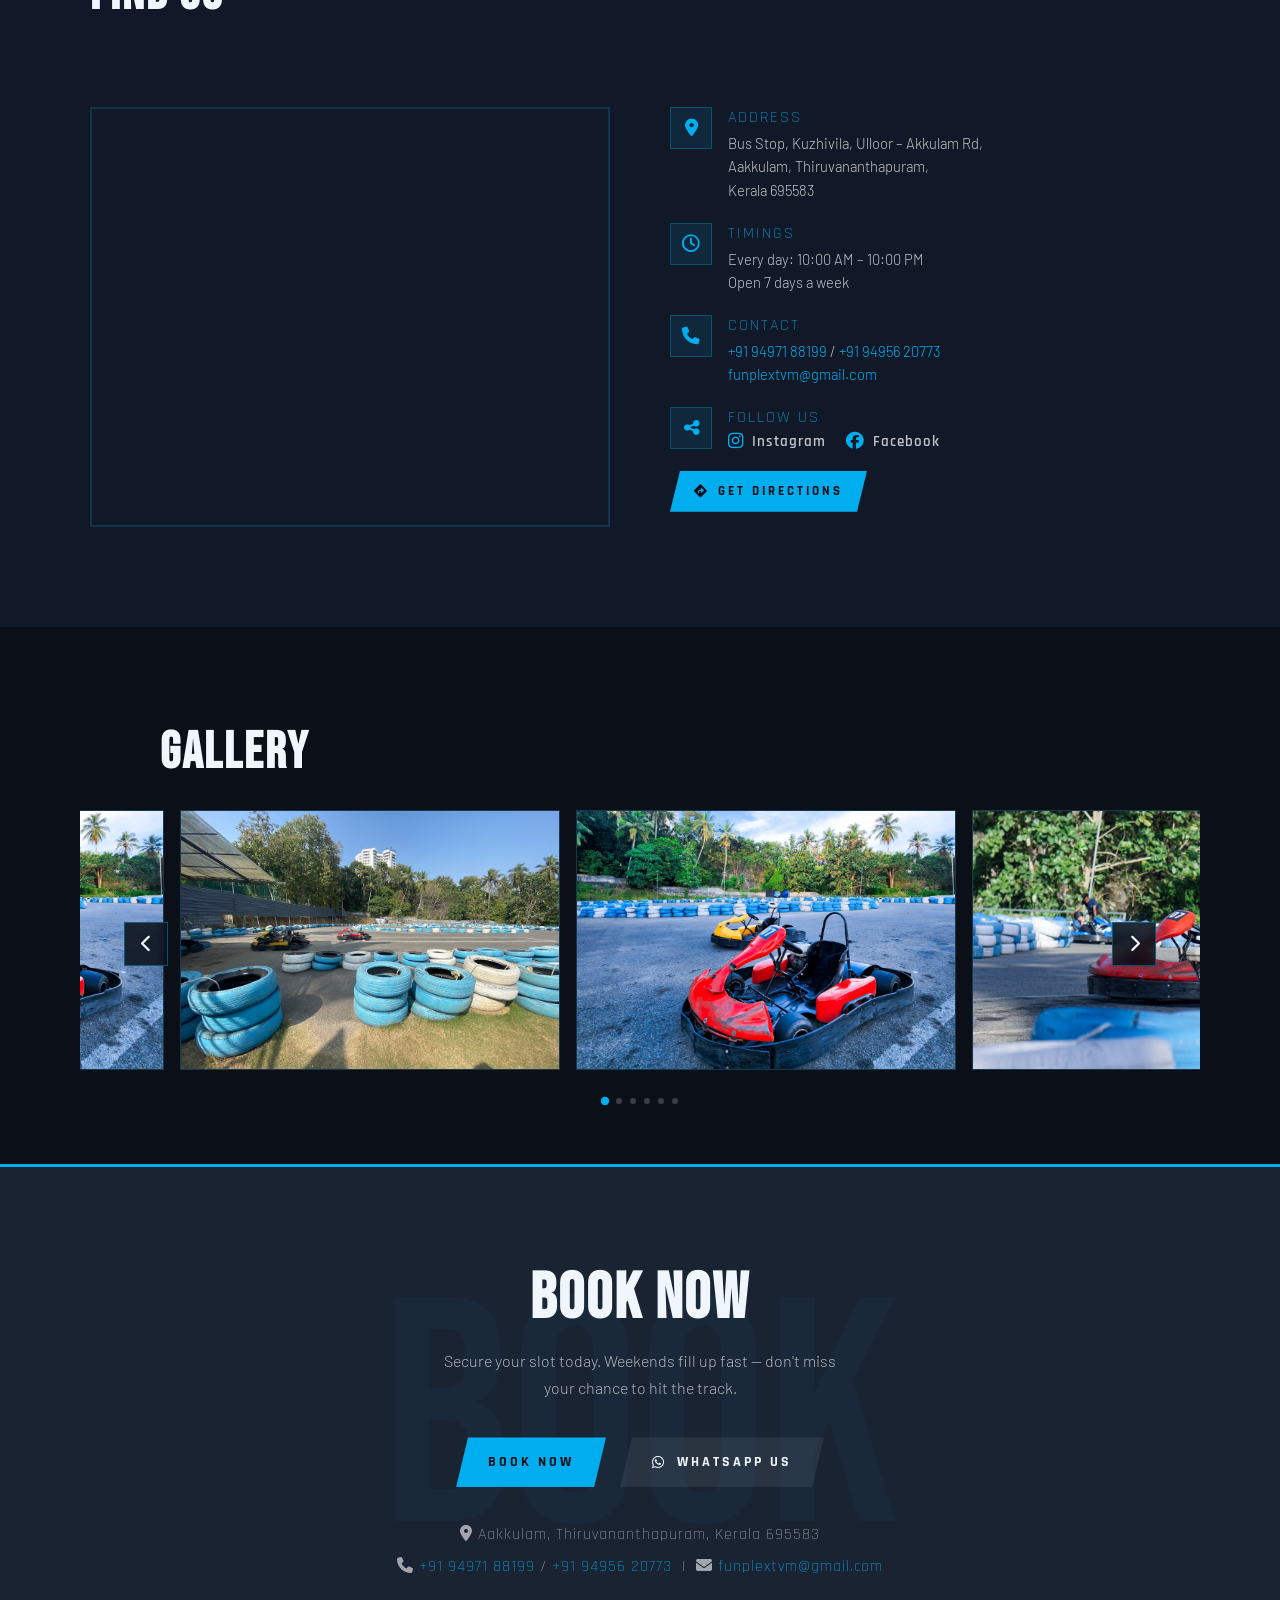
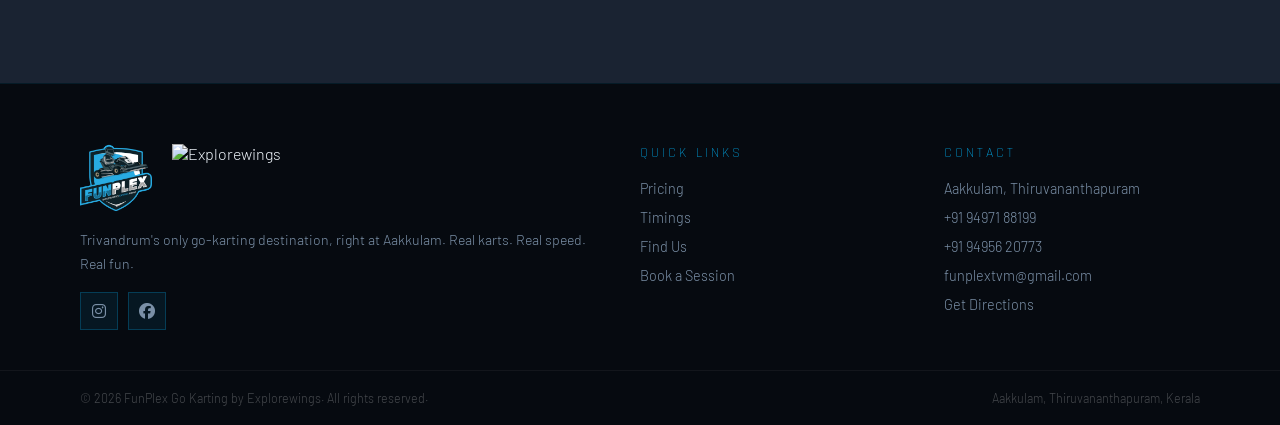
==== commit c8e5e330: "feat: restructure booking packages to differentiate between adult and two-seater karts across UI and" ====
--- a/index.html
+++ b/index.html
@@ -109,27 +109,66 @@
 <section id="rates">
   <div class="rates-intro">
     <h2 class="section-title">PRICING</h2>
-    <p class="section-sub">Pay for laps, not minutes. All packages include safety briefing & helmet.</p>
-  </div>
-  <div class="rates-grid">
-    <div class="rate-card">
-      <p class="rate-duration">8 Laps</p>
-      <div class="rate-price"><sup>₹</sup>350</div>
-      <div class="rate-name">Rookie Run</div>
+    <p class="section-sub">Pay for laps, not minutes. All packages include safety briefing & helmet.<br><br><b style="color:var(--accent);">Note:</b> All drivers should have their Declaration Form filled before driving.</p>
+  </div>
+
+  <h3 class="rates-category-title" style="text-align:center; color: var(--accent); margin-bottom: 20px; font-family: 'Bebas Neue', cursive; font-size: 2.2rem; letter-spacing: 1px;">Adult Go-Kart <span style="font-size:0.6em; color:var(--text-light); font-family: 'Rajdhani', sans-serif;">(Per Head)</span></h3>
+  <div class="rates-grid" style="grid-template-columns: repeat(auto-fit, minmax(200px, 1fr)); margin-bottom: 50px;">
+    <div class="rate-card">
+      <p class="rate-duration">10 Laps</p>
+      <div class="rate-price"><sup>₹</sup>399</div>
+      <div class="rate-name">Adult Kart</div>
       <a href="./booking.html" class="rate-cta">Book Now</a>
     </div>
     <div class="rate-card featured">
       <div class="rate-badge">Best Value</div>
-      <p class="rate-duration">13 Laps</p>
-      <div class="rate-price"><sup>₹</sup>450</div>
-      <div class="rate-name">Speed Racer</div>
-      <a href="./booking.html" class="rate-cta">Book Now</a>
-    </div>
-    <div class="rate-card">
-      <p class="rate-duration">18 Laps</p>
-      <div class="rate-price"><sup>₹</sup>550</div>
-      <div class="rate-name">Grand Prix</div>
-      <a href="./booking.html" class="rate-cta">Book Now</a>
+      <p class="rate-duration">15 Laps</p>
+      <div class="rate-price"><sup>₹</sup>499</div>
+      <div class="rate-name">Adult Kart</div>
+      <a href="./booking.html" class="rate-cta">Book Now</a>
+    </div>
+    <div class="rate-card">
+      <p class="rate-duration">20 Laps</p>
+      <div class="rate-price"><sup>₹</sup>599</div>
+      <div class="rate-name">Adult Kart</div>
+      <a href="./booking.html" class="rate-cta">Book Now</a>
+    </div>
+    <div class="rate-card">
+      <p class="rate-duration">25 Laps</p>
+      <div class="rate-price"><sup>₹</sup>799</div>
+      <div class="rate-name">Adult Kart</div>
+      <a href="./booking.html" class="rate-cta">Book Now</a>
+    </div>
+  </div>
+
+  <h3 class="rates-category-title" style="text-align:center; color: var(--accent); margin-bottom: 5px; font-family: 'Bebas Neue', cursive; font-size: 2.2rem; letter-spacing: 1px;">Two Seater Kart</h3>
+  <p style="text-align:center; margin-bottom: 20px; color: var(--text-light);">1 Adult driver mandatory</p>
+  <div class="rates-grid" style="grid-template-columns: repeat(auto-fit, minmax(200px, 1fr));">
+    <div class="rate-card">
+      <p class="rate-duration">05 Laps</p>
+      <div class="rate-price"><sup>₹</sup>549</div>
+      <div class="rate-name">Two Seater</div>
+      <a href="./booking.html" class="rate-cta">Book Now</a>
+    </div>
+    <div class="rate-card featured">
+      <p class="rate-duration">10 Laps</p>
+      <div class="rate-price"><sup>₹</sup>749</div>
+      <div class="rate-name">Two Seater</div>
+      <a href="./booking.html" class="rate-cta">Book Now</a>
+    </div>
+    <div class="rate-card">
+      <p class="rate-duration">15 Laps</p>
+      <div class="rate-price"><sup>₹</sup>949</div>
+      <div class="rate-name">Two Seater</div>
+      <a href="./booking.html" class="rate-cta">Book Now</a>
+    </div>
+  </div>
+
+  <div class="other-services" style="max-width: 800px; margin: 40px auto 0; padding: 25px; background: rgba(255,255,255,0.03); border: 1px solid rgba(255,255,255,0.1); border-radius: 12px; text-align: center;">
+    <h3 style="color: var(--accent); margin-bottom: 15px; font-family: 'Bebas Neue', cursive; font-size: 1.8rem; letter-spacing: 1px;">Other Services</h3>
+    <div style="display: flex; flex-wrap: wrap; justify-content: center; gap: 30px;">
+      <p style="margin: 0; font-size: 1.1rem;"><strong>Photo Shoot:</strong> ₹500 per hour</p>
+      <p style="margin: 0; font-size: 1.1rem;"><strong>Track Rental <span style="font-size:0.8em; color:var(--text-light); font-weight:normal;">(without karts)</span>:</strong> ₹1500 per hour</p>
     </div>
   </div>
 </section>
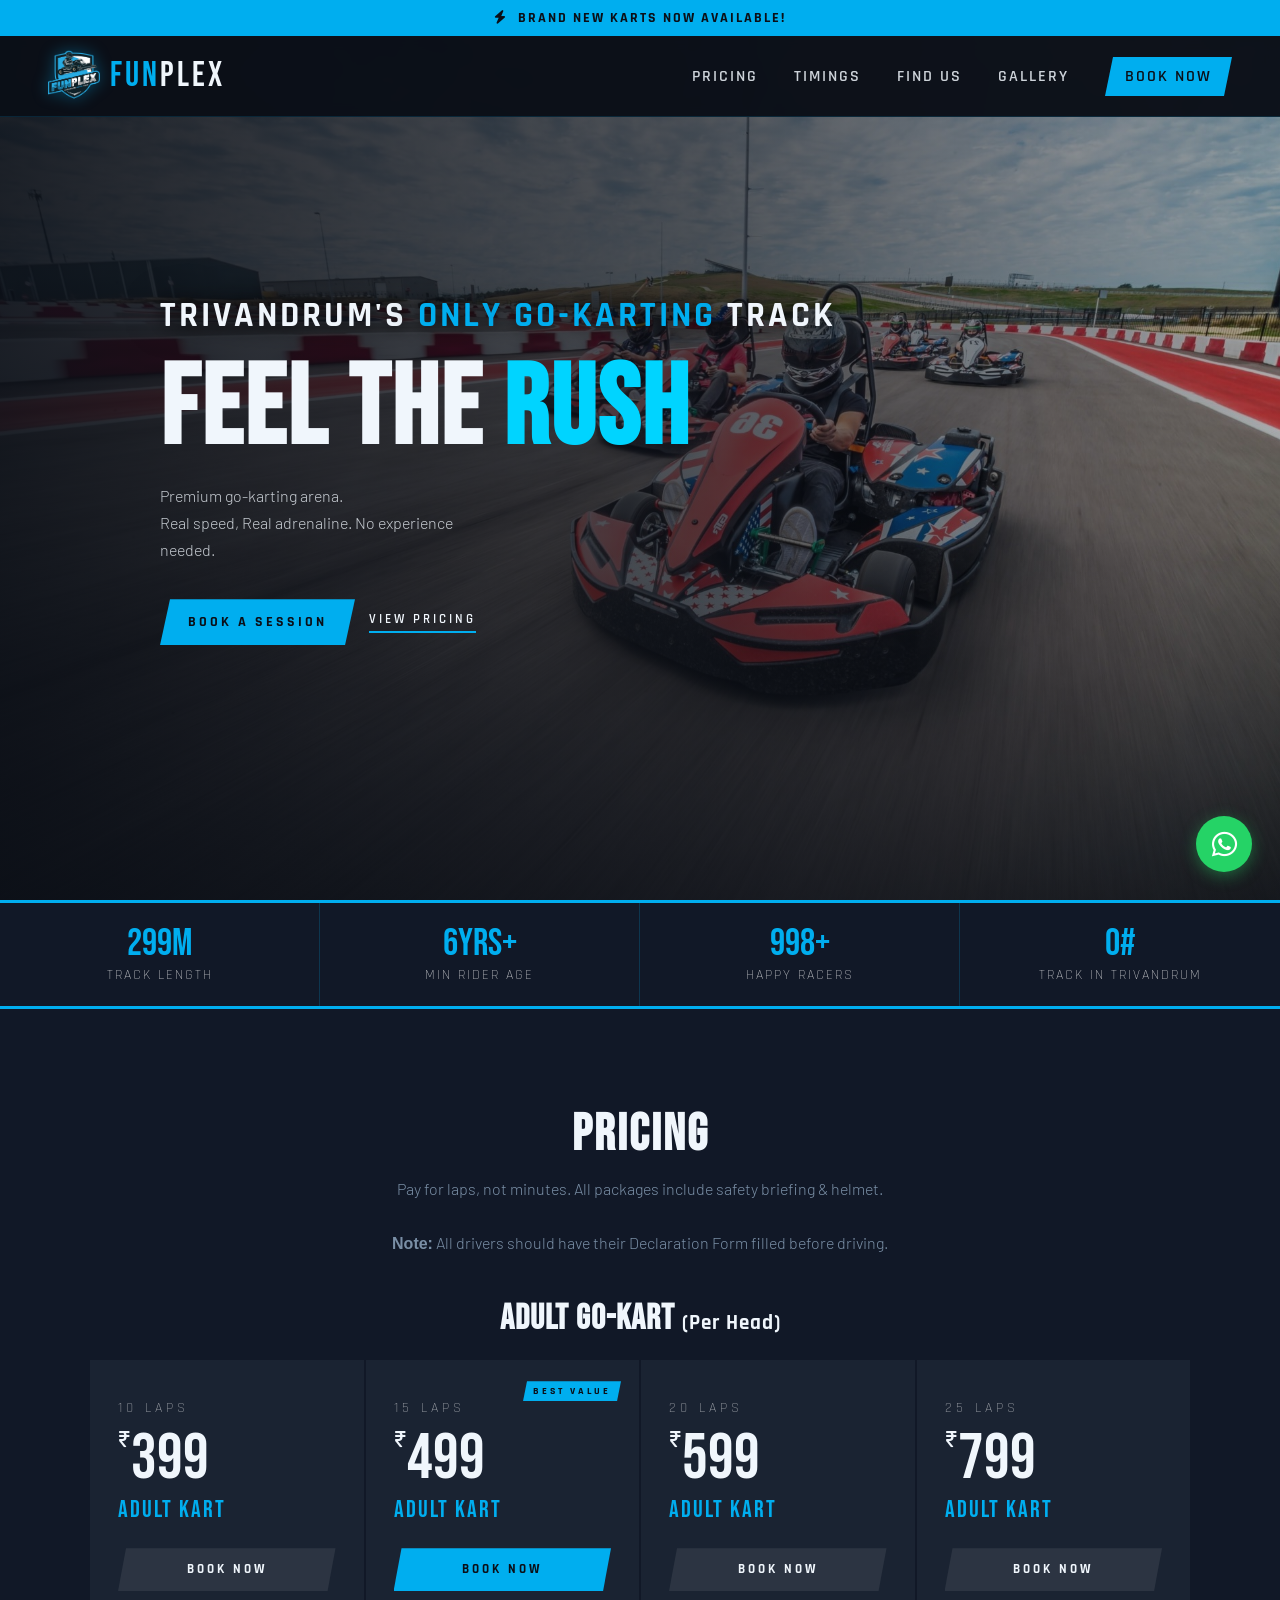
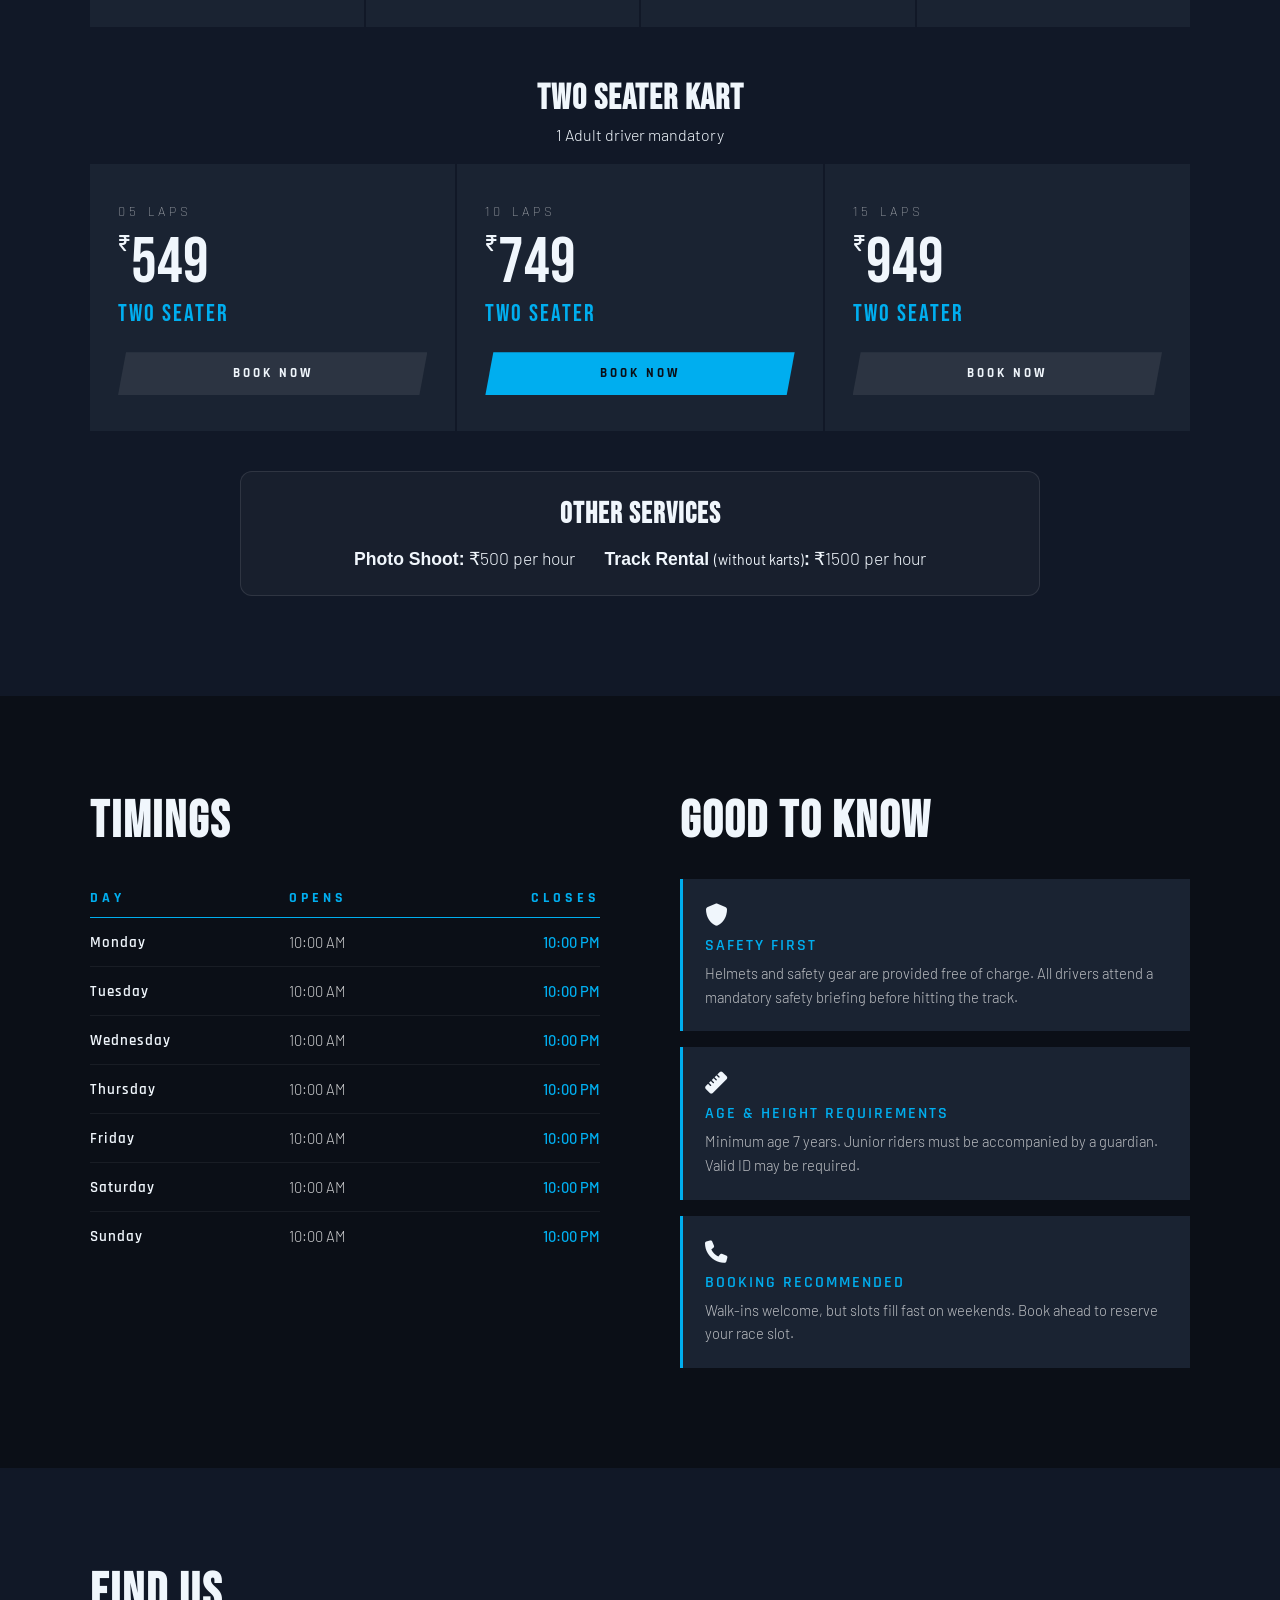
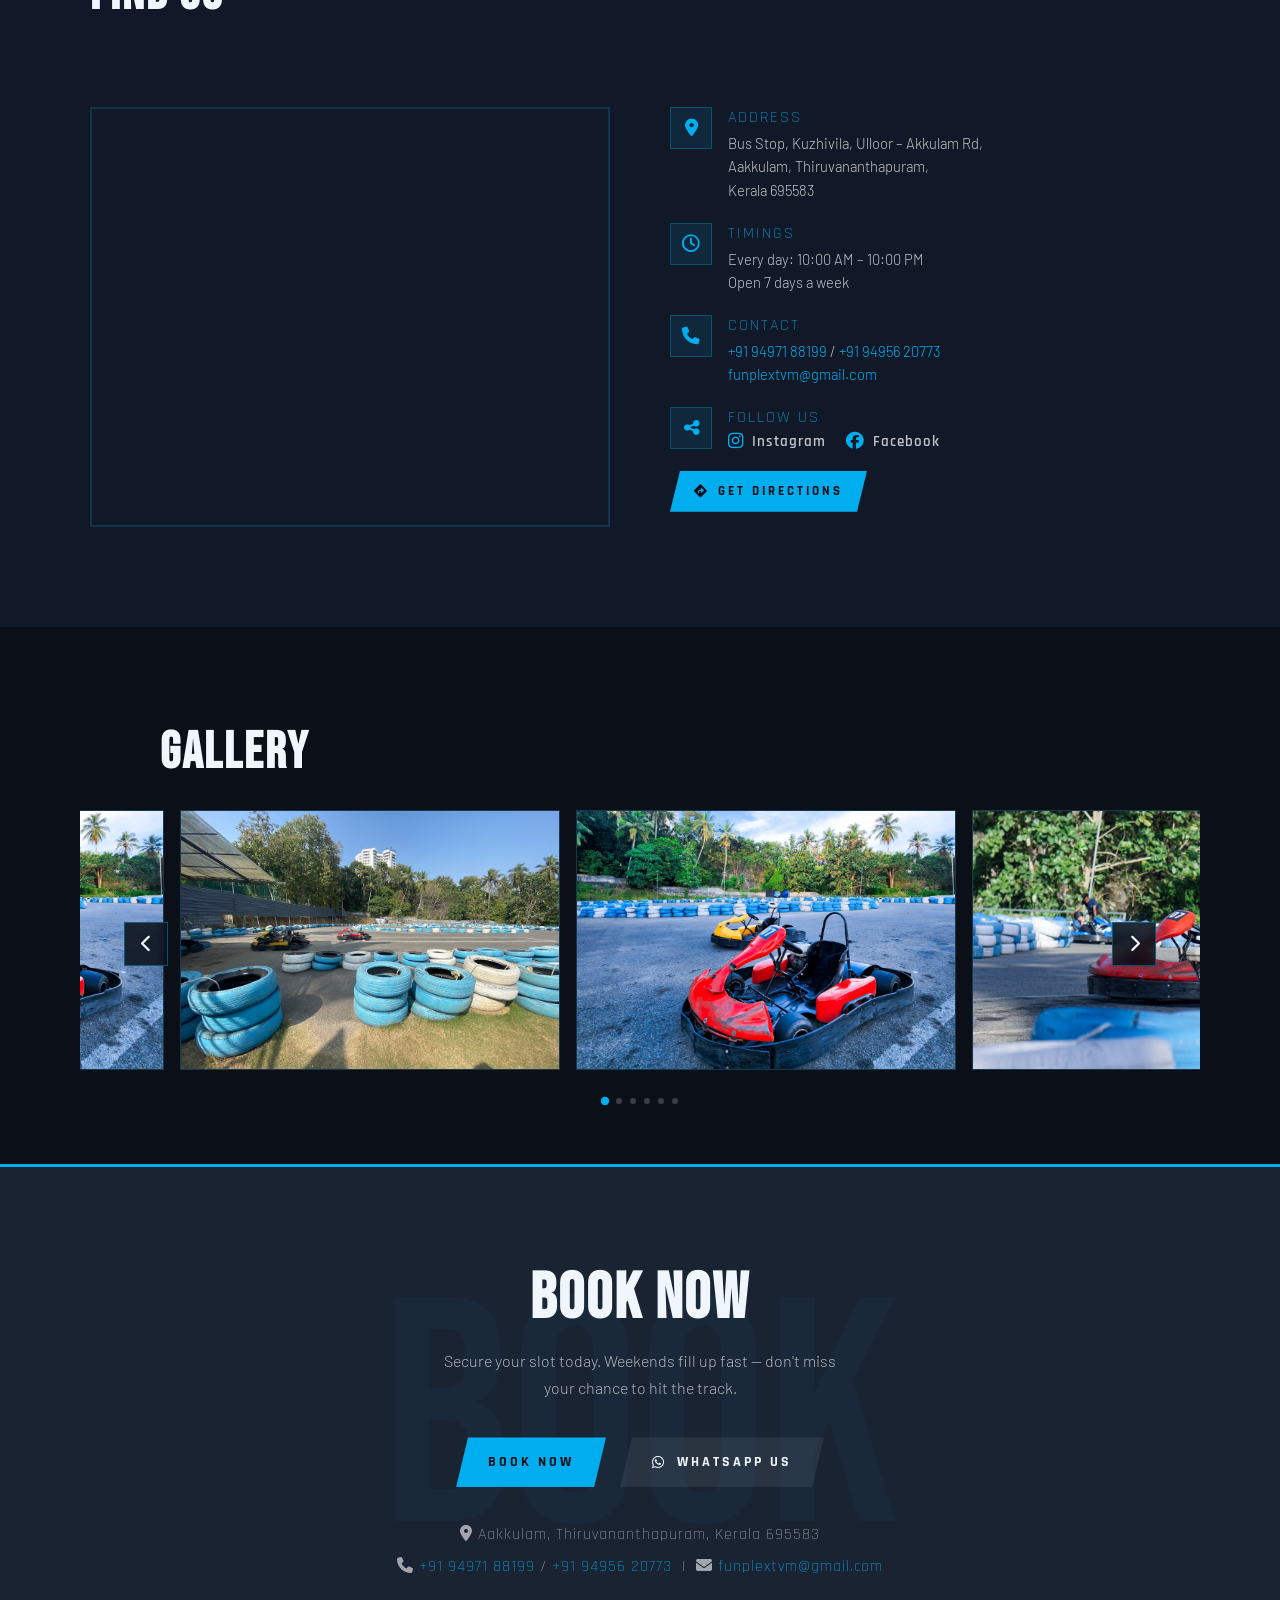
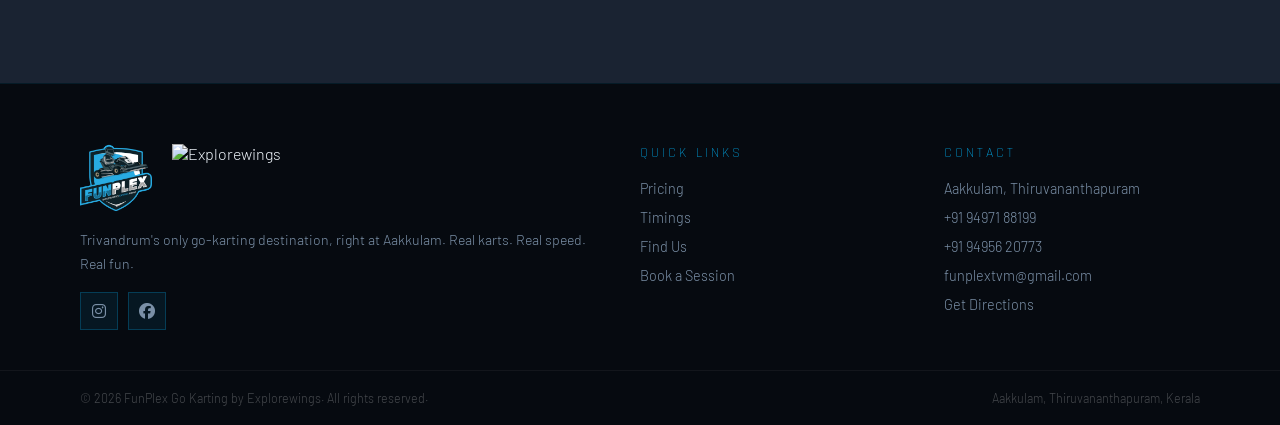
==== commit 2f1fecb1: "feat: add top announcement banner and implement admin dashboard functionality with Firebase integrat" ====
--- a/index.html
+++ b/index.html
@@ -40,6 +40,12 @@
 </head>
 <body>
 
+<!-- TOP BANNER -->
+<div class="top-banner">
+  <i class="fa-solid fa-bolt top-banner-icon"></i> 
+  <span>Brand new karts now available!</span>
+</div>
+
 <!-- LOADER -->
 <div id="loader">
   <div class="logo-wrap">
--- a/style.css
+++ b/style.css
@@ -19,9 +19,30 @@
   overflow-x: hidden;
 }
 
+/* ---- TOP BANNER ---- */
+.top-banner {
+  position: fixed;
+  top: 0;
+  left: 0;
+  right: 0;
+  height: 36px;
+  background: var(--blue);
+  color: var(--black);
+  display: flex;
+  align-items: center;
+  justify-content: center;
+  gap: 10px;
+  font-family: 'Rajdhani', sans-serif;
+  font-weight: 700;
+  font-size: 0.85rem;
+  letter-spacing: 2px;
+  text-transform: uppercase;
+  z-index: 300;
+}
+
 /* ---- NAV ---- */
 nav {
-  position: fixed; top: 0; left: 0; right: 0; z-index: 100;
+  position: fixed; top: 36px; left: 0; right: 0; z-index: 100;
   display: flex; align-items: center; justify-content: space-between;
   padding: 12px 20px;
   background: rgba(11,15,23,0.97);
@@ -91,9 +112,9 @@
 /* ---- MOBILE MENU DRAWER ---- */
 .mobile-menu {
   position: fixed;
-  top: 0; right: 0;
+  top: 36px; right: 0;
   width: min(320px, 85vw);
-  height: 100vh;
+  height: calc(100vh - 36px);
   background: rgba(11,15,23,0.98);
   backdrop-filter: blur(16px);
   z-index: 150;
@@ -418,10 +439,7 @@
 }
 .rate-card:hover { transform: translateY(-4px); border-color: var(--blue); }
 .rate-card.featured {
-  background: rgba(0,174,239,0.1);
-  border-color: var(--blue);
-  border-top-width: 3px;
-  box-shadow: 0 0 30px rgba(0,174,239,0.12);
+  /* Removed highlighting to avoid confusion */
 }
 .rate-badge {
   position: absolute; top: 18px; right: 18px;
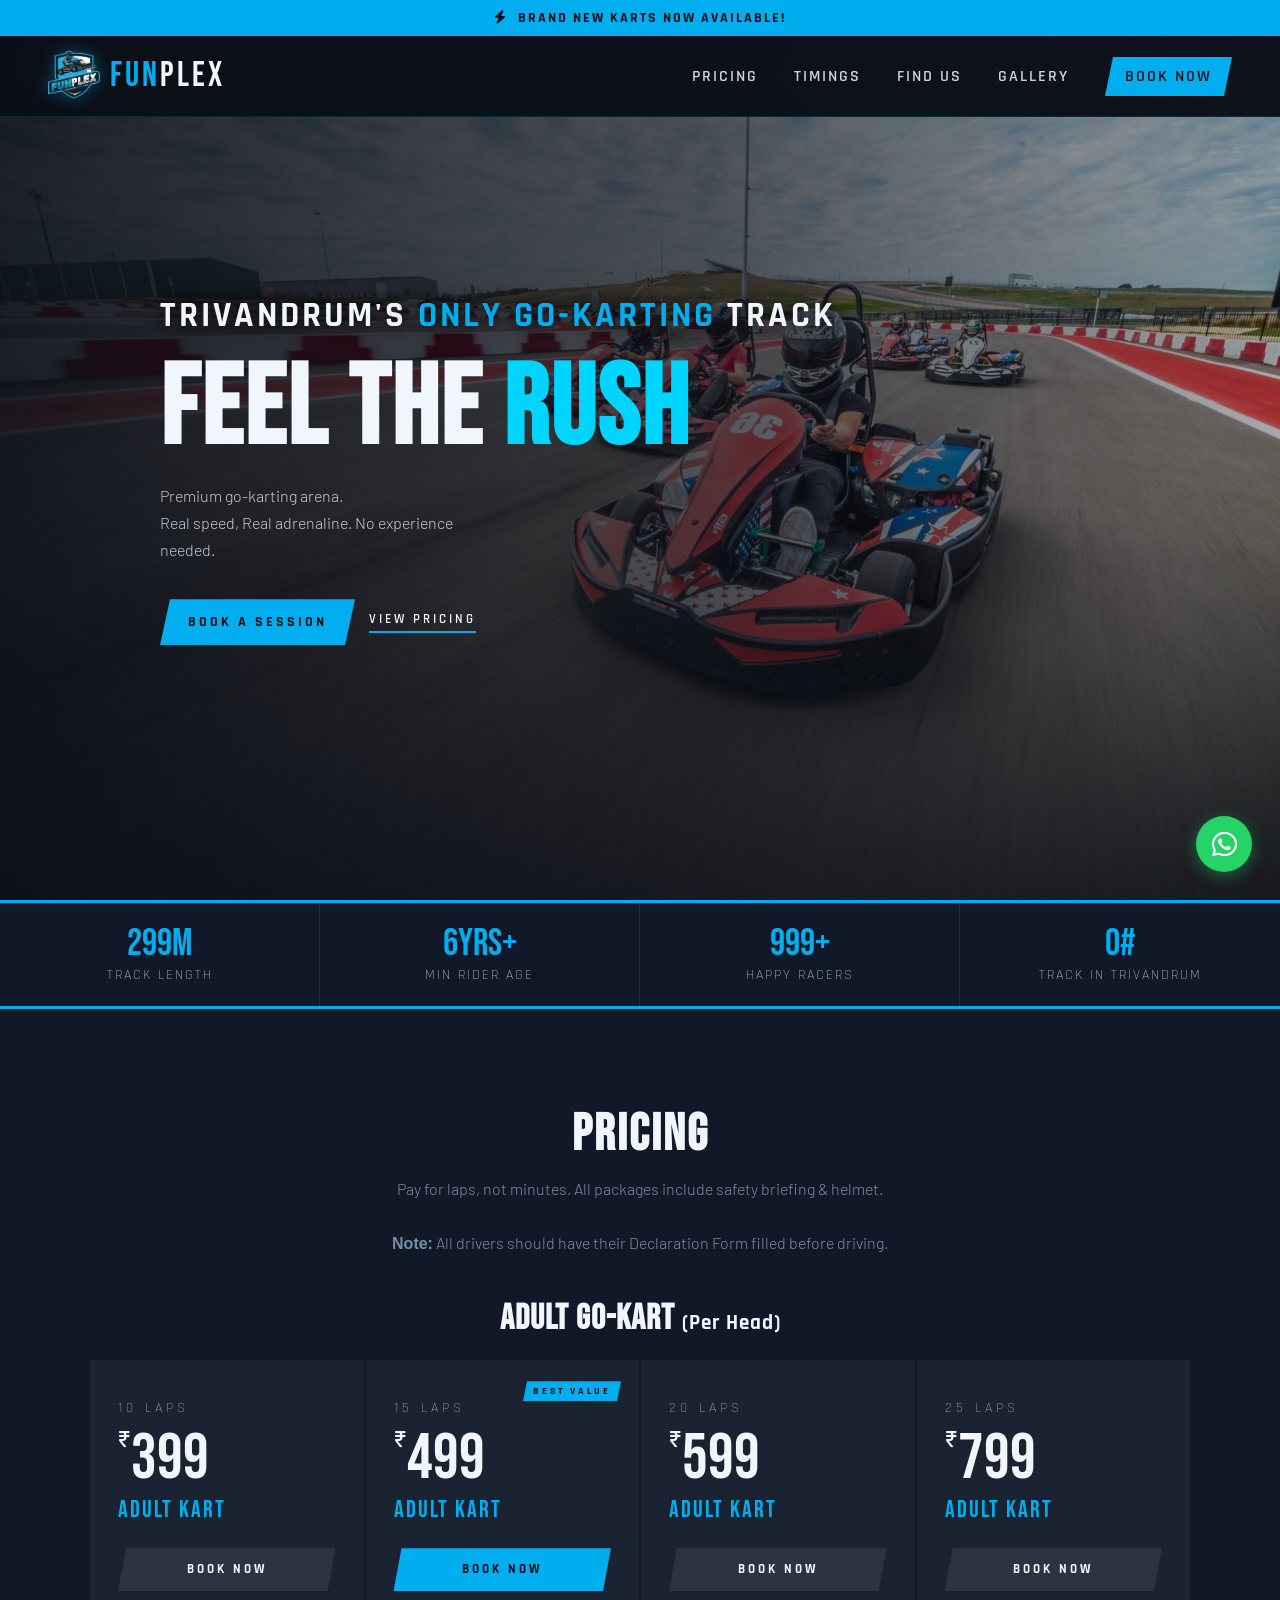
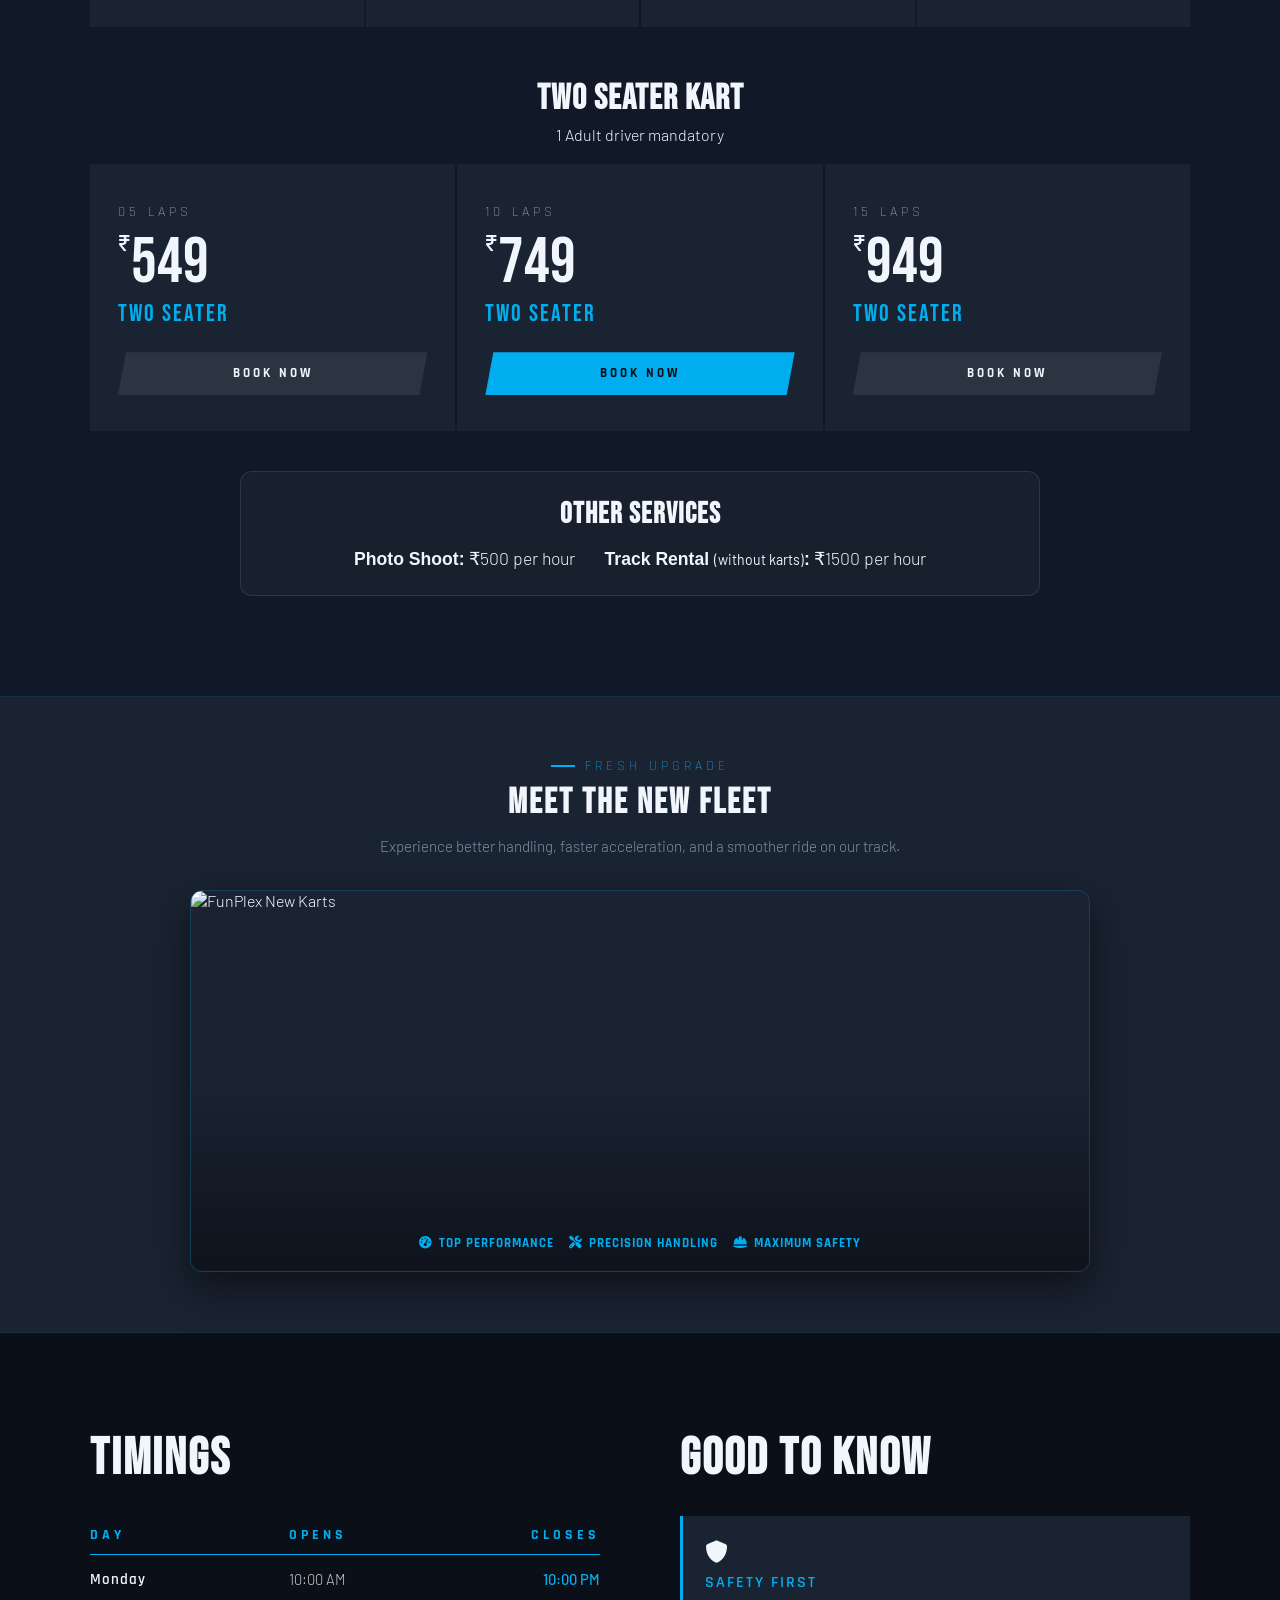
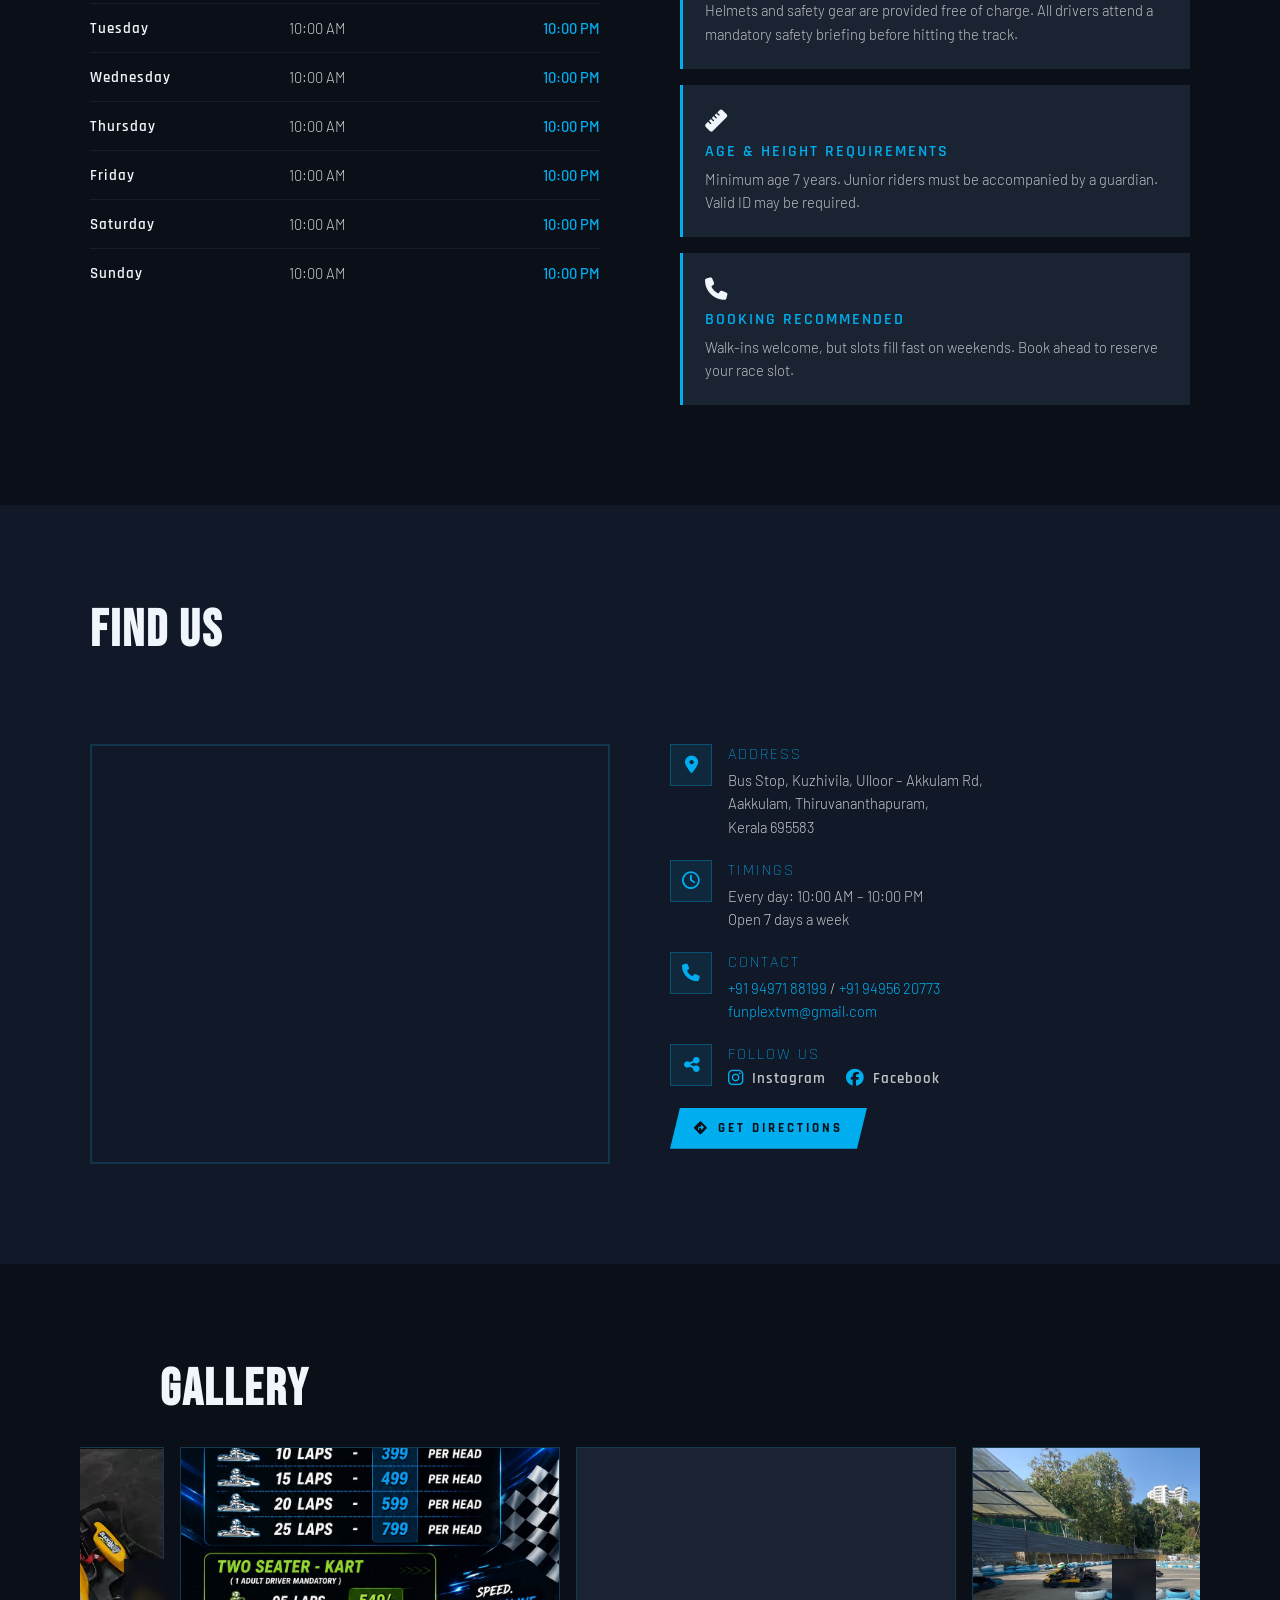
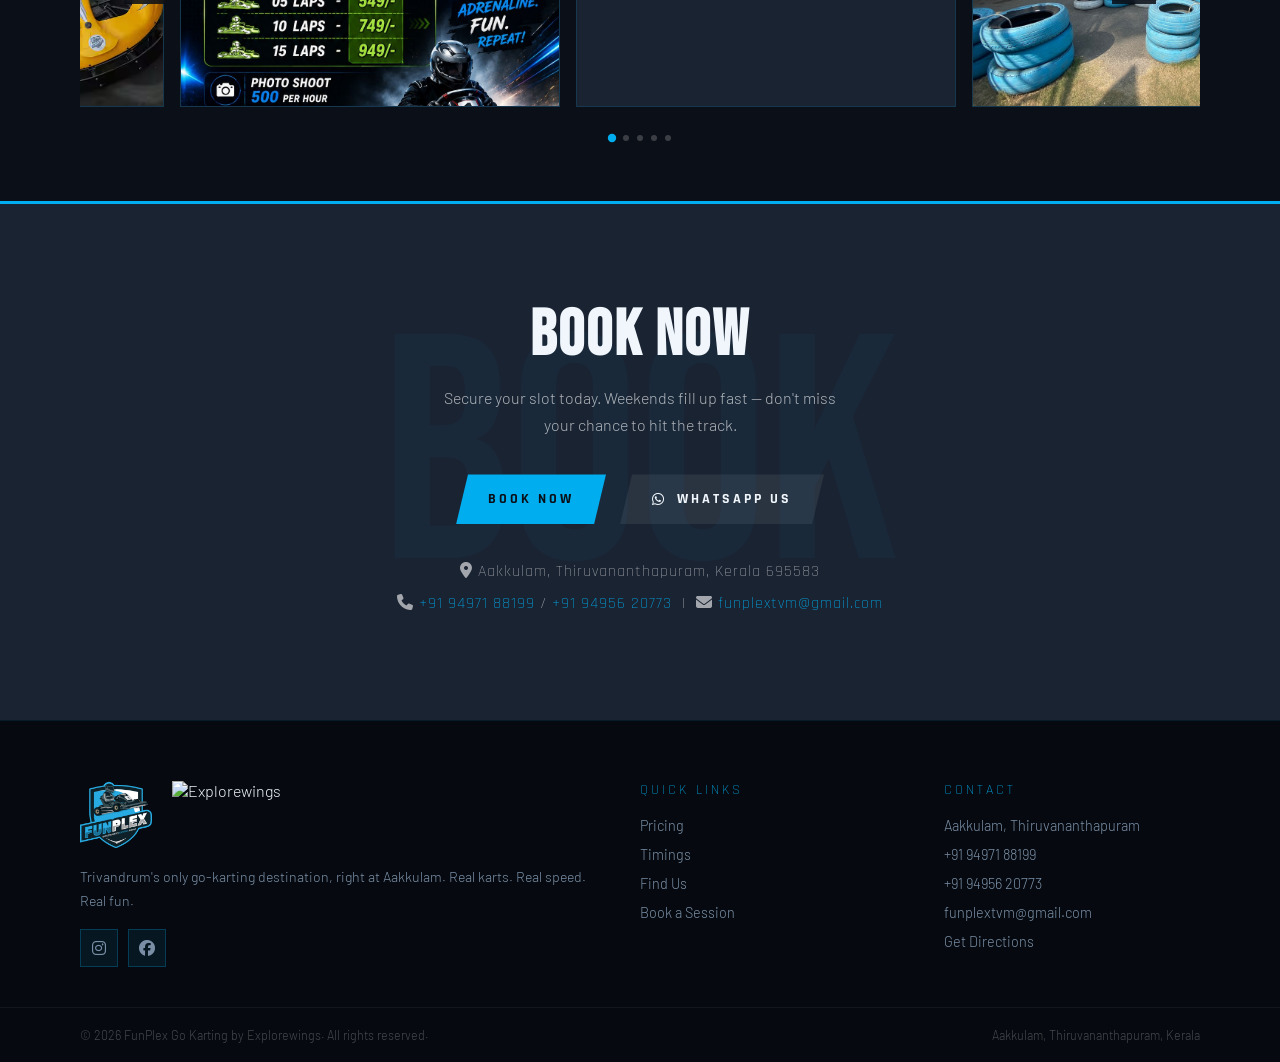
==== commit 9e809d65: "feat: add new fleet showcase section and update gallery carousel with new images" ====
--- a/index.html
+++ b/index.html
@@ -179,6 +179,33 @@
   </div>
 </section>
 
+<!-- NEW FLEET SHOWCASE -->
+<section id="new-fleet" style="background: var(--mid); padding: 60px 20px; border-top: 1px solid rgba(0,174,239,0.1); border-bottom: 1px solid rgba(0,174,239,0.1);">
+  <div style="max-width: 900px; margin: 0 auto;">
+    <div style="text-align: center; margin-bottom: 30px;">
+      <p class="section-tag" style="justify-content: center;">Fresh Upgrade</p>
+      <h2 class="section-title" style="font-size: 2.2rem;">MEET THE <span class="accent">NEW FLEET</span></h2>
+      <p class="section-sub" style="max-width: 600px; margin: 0 auto; font-size: 0.95rem;">Experience better handling, faster acceleration, and a smoother ride on our track.</p>
+    </div>
+    
+    <div style="position: relative; border-radius: 12px; overflow: hidden; box-shadow: 0 15px 40px rgba(0,0,0,0.5); border: 1px solid rgba(0,174,239,0.2);">
+      <img src="images/new%20karts.jpg" alt="FunPlex New Karts" style="width: 100%; height: 380px; object-fit: cover; object-position: center 70%; display: block; filter: contrast(1.05);">
+      <div style="position: absolute; inset: 0; background: linear-gradient(to top, rgba(11, 15, 23, 0.8) 0%, transparent 50%); pointer-events: none;"></div>
+      <div style="position: absolute; bottom: 20px; left: 20px; right: 20px; display: flex; flex-wrap: wrap; gap: 15px; justify-content: center;">
+        <div style="display: flex; align-items: center; gap: 6px; color: var(--blue); font-family: 'Rajdhani', sans-serif; font-weight: 700; text-transform: uppercase; font-size: 0.8rem; letter-spacing: 1px;">
+          <i class="fa-solid fa-gauge-high"></i> Top Performance
+        </div>
+        <div style="display: flex; align-items: center; gap: 6px; color: var(--blue); font-family: 'Rajdhani', sans-serif; font-weight: 700; text-transform: uppercase; font-size: 0.8rem; letter-spacing: 1px;">
+          <i class="fa-solid fa-screwdriver-wrench"></i> Precision Handling
+        </div>
+        <div style="display: flex; align-items: center; gap: 6px; color: var(--blue); font-family: 'Rajdhani', sans-serif; font-weight: 700; text-transform: uppercase; font-size: 0.8rem; letter-spacing: 1px;">
+          <i class="fa-solid fa-helmet-safety"></i> Maximum Safety
+        </div>
+      </div>
+    </div>
+  </div>
+</section>
+
 <!-- TIMINGS -->
 <section id="timings">
   <div class="timings-layout">
@@ -271,12 +298,11 @@
   </div>
   <div class="gallery-carousel-wrap">
     <div class="gallery-carousel" id="galleryCarousel">
-      <div class="gallery-item"><img src="images/gallery-1.jpg" alt="FunPlex gallery 1" onerror="this.parentElement.classList.add('img-missing')"></div>
-      <div class="gallery-item"><img src="images/gallery-2.png" alt="FunPlex gallery 2" onerror="this.parentElement.classList.add('img-missing')"></div>
-      <div class="gallery-item"><img src="images/gallery-3.png" alt="FunPlex gallery 3" onerror="this.parentElement.classList.add('img-missing')"></div>
-      <div class="gallery-item"><img src="images/gallery-4.png" alt="FunPlex gallery 4" onerror="this.parentElement.classList.add('img-missing')"></div>
-      <div class="gallery-item"><img src="images/gallery-5.png" alt="FunPlex gallery 5" onerror="this.parentElement.classList.add('img-missing')"></div>
-      <div class="gallery-item"><img src="images/gallery-6.png" alt="FunPlex gallery 6" onerror="this.parentElement.classList.add('img-missing')"></div>
+      <div class="gallery-item"><img src="images/rate.jpeg" alt="FunPlex Rates" onerror="this.parentElement.classList.add('img-missing')"></div>
+      <div class="gallery-item"><img src="images/new%20karts.jpg" alt="Brand New Karts" onerror="this.parentElement.classList.add('img-missing')"></div>
+      <div class="gallery-item"><img src="images/gallery-1.jpg" alt="Action Shot 1" onerror="this.parentElement.classList.add('img-missing')"></div>
+      <div class="gallery-item"><img src="images/gallery-3.png" alt="Action Shot 2" onerror="this.parentElement.classList.add('img-missing')"></div>
+      <div class="gallery-item"><img src="images/gallery-5.png" alt="Action Shot 3" onerror="this.parentElement.classList.add('img-missing')"></div>
     </div>
     <button class="gallery-btn gallery-btn-prev" id="galleryPrev" aria-label="Previous"><i class="fa-solid fa-chevron-left"></i></button>
     <button class="gallery-btn gallery-btn-next" id="galleryNext" aria-label="Next"><i class="fa-solid fa-chevron-right"></i></button>
